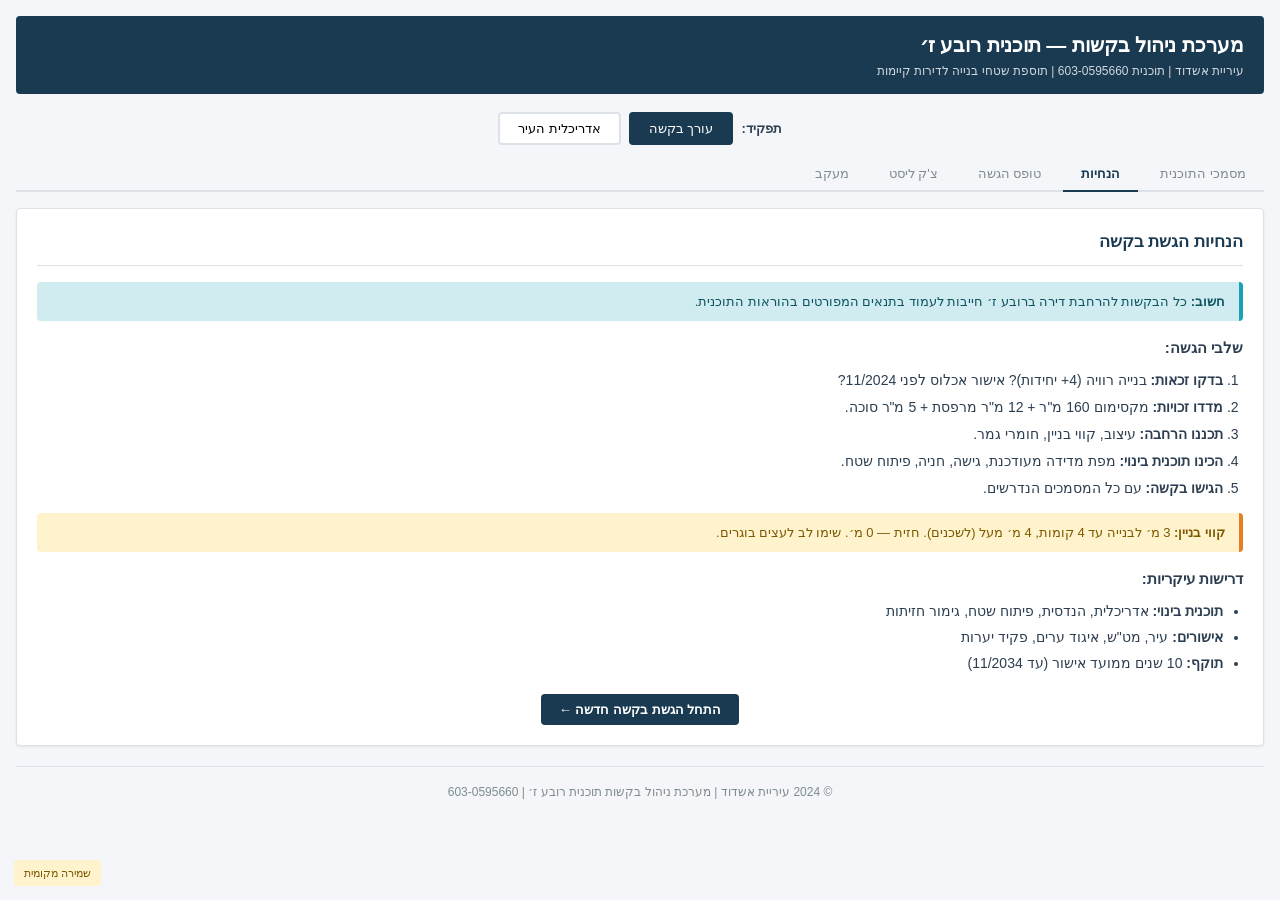
==== app.html @ fe34c924 "Secure reviewer auth: dynamic password stored as SHA-256 hash in Supabase - Removed hardcoded passwo" ====
<!DOCTYPE html>
<html lang="he" dir="rtl">
<head>
<meta charset="UTF-8">
<meta name="viewport" content="width=device-width, initial-scale=1.0">
<title>מערכת ניהול בקשות — רובע ז׳</title>
<link rel="stylesheet" href="https://cdnjs.cloudflare.com/ajax/libs/leaflet/1.9.4/leaflet.min.css" />
<script src="https://cdnjs.cloudflare.com/ajax/libs/leaflet/1.9.4/leaflet.min.js"></script>
<script src="https://cdn.jsdelivr.net/npm/@supabase/supabase-js@2"></script>
<style>
*{margin:0;padding:0;box-sizing:border-box;}
:root{
  --primary:#1a3a52;
  --accent:#2980b9;
  --border:#dde2e8;
  --light-bg:#f4f6f9;
  --text-dark:#2c3e50;
  --text-light:#7f8c8d;
  --green:#155724;
  --green-bg:#d4edda;
  --amber:#7d5900;
  --amber-bg:#fff3cd;
  --red:#721c24;
  --red-bg:#f8d7da;
  --card-shadow:0 1px 3px rgba(0,0,0,0.08);
}
body{font-family:'Segoe UI',Tahoma,Geneva,Verdana,sans-serif;background:var(--light-bg);color:var(--text-dark);font-size:14px;line-height:1.5;}
.container{max-width:1300px;margin:0 auto;padding:16px;}

/* HEADER */
header{background:var(--primary);color:white;padding:14px 20px;margin-bottom:18px;border-radius:4px;}
header h1{font-size:20px;font-weight:600;}
header p{font-size:12px;opacity:0.8;margin-top:2px;}

/* ROLE SWITCH */
.role-switch{display:flex;gap:8px;align-items:center;margin-bottom:12px;justify-content:center;}
.role-switch label{font-weight:600;font-size:13px;}
.role-switch button{padding:7px 18px;border:2px solid var(--border);background:white;cursor:pointer;border-radius:4px;font-size:13px;transition:all .2s;}
.role-switch button.active{background:var(--primary);color:white;border-color:var(--primary);}

/* NAV */
.nav-tabs{display:flex;gap:4px;margin-bottom:16px;border-bottom:2px solid var(--border);flex-wrap:wrap;}
.nav-tabs button{background:none;border:none;border-bottom:2px solid transparent;margin-bottom:-2px;padding:9px 18px;font-size:13px;cursor:pointer;color:var(--text-light);transition:all .2s;font-weight:500;}
.nav-tabs button:hover{color:var(--primary);}
.nav-tabs button.active{color:var(--primary);border-bottom-color:var(--primary);font-weight:600;}

/* EDITOR TOOLBAR */
.editor-toolbar-bar{display:flex;gap:8px;align-items:center;flex-wrap:wrap;background:white;border:1px solid var(--border);border-radius:4px;padding:10px 16px;margin-bottom:14px;}

/* CARD */
.card{background:white;padding:20px;border-radius:4px;box-shadow:var(--card-shadow);border:1px solid var(--border);margin-bottom:16px;}
.card h2{font-size:17px;color:var(--primary);margin-bottom:16px;padding-bottom:10px;border-bottom:1px solid var(--border);}
.card h3{font-size:15px;color:var(--text-dark);margin:16px 0 10px;}

/* PAGE */
.page{display:none;}.page.active{display:block;}
.hidden{display:none!important;}

/* FORMS */
.form-group{margin-bottom:16px;}
.form-group label{display:block;margin-bottom:5px;font-weight:600;font-size:13px;color:var(--text-dark);}
.form-group input,.form-group textarea,.form-group select{
  width:100%;padding:9px 11px;border:1px solid var(--border);border-radius:4px;font-size:13px;font-family:inherit;direction:rtl;background:white;
}
.form-group textarea{resize:vertical;min-height:80px;}
.form-group input:focus,.form-group textarea:focus,.form-group select:focus{outline:none;border-color:var(--accent);box-shadow:0 0 0 2px rgba(41,128,185,.12);}
.form-row{display:grid;grid-template-columns:1fr 1fr;gap:12px;}

/* BUTTONS */
.btn{padding:8px 18px;border:none;border-radius:4px;cursor:pointer;font-size:13px;font-weight:600;transition:all .2s;display:inline-flex;align-items:center;gap:6px;}
.btn-primary{background:var(--primary);color:white;}
.btn-primary:hover{background:#0f2436;}
.btn-success{background:#1a7340;color:white;}
.btn-success:hover{background:#145c34;}
.btn-warning{background:#e67e22;color:white;}
.btn-warning:hover{background:#ca6f1e;}
.btn-danger{background:#c0392b;color:white;}
.btn-danger:hover{background:#a93226;}
.btn-light{background:white;color:var(--text-dark);border:1px solid var(--border);}
.btn-light:hover{background:var(--light-bg);}
.btn-sm{padding:5px 12px;font-size:12px;}

/* STATUS BADGES — traffic light */
.badge{display:inline-block;padding:3px 10px;border-radius:3px;font-size:12px;font-weight:700;}
.badge-pending{background:var(--amber-bg);color:var(--amber);}
.badge-approved{background:var(--green-bg);color:var(--green);}
.badge-rejected{background:var(--red-bg);color:var(--red);}

/* TABLE */
.table-wrapper{overflow-x:auto;border:1px solid var(--border);border-radius:4px;}
table{width:100%;border-collapse:collapse;min-width:600px;}
thead{background:var(--primary);color:white;}
th{padding:10px 12px;text-align:right;font-size:13px;font-weight:600;}
td{padding:9px 12px;border-bottom:1px solid var(--border);font-size:13px;}
tbody tr:hover{background:var(--light-bg);}
tbody tr.row-pending td:first-child{border-right:3px solid #e67e22;}
tbody tr.row-approved td:first-child{border-right:3px solid #1a7340;}
tbody tr.row-rejected td:first-child{border-right:3px solid #c0392b;}
th.sortable{cursor:pointer;user-select:none;}
th.sorted-asc::after{content:' ▲';font-size:10px;}
th.sorted-desc::after{content:' ▼';font-size:10px;}

/* MAP */
#map{width:100%;height:460px;border-radius:4px;border:1px solid var(--border);}

/* UPLOAD ZONE */
.upload-zone{border:2px dashed var(--accent);border-radius:4px;cursor:pointer;transition:all .2s;background:#fafbfc;min-height:80px;position:relative;overflow:hidden;}
.upload-zone:hover{background:#f0f8ff;border-color:var(--primary);}
.upload-zone .zone-prompt{padding:24px;text-align:center;}
.upload-zone .zone-prompt p{color:var(--text-dark);margin-bottom:4px;font-size:13px;}
.upload-zone .zone-prompt small{color:var(--text-light);font-size:11px;}
.upload-zone .zone-content{position:relative;}
.upload-zone .zone-content img{width:100%;max-height:220px;object-fit:cover;display:block;}
.upload-zone .zone-content .file-display{padding:14px 16px;display:flex;align-items:center;gap:12px;background:#f9f9f9;}
.upload-zone .zone-content .file-display .file-icon{font-size:22px;}
.upload-zone .zone-content .file-display .file-name{flex:1;font-size:13px;color:var(--text-dark);word-break:break-all;}
.zone-remove{position:absolute;top:6px;left:6px;width:22px;height:22px;border-radius:50%;border:none;background:rgba(0,0,0,.55);color:white;font-size:13px;cursor:pointer;display:flex;align-items:center;justify-content:center;z-index:5;}
.zone-remove:hover{background:rgba(0,0,0,.75);}

/* CHECKLIST */
.checklist{list-style:none;}
.checklist-item{padding:10px 12px;margin-bottom:8px;background:white;border:1px solid var(--border);border-radius:4px;border-right:3px solid var(--accent);}
.checklist-item.checked{border-right-color:#1a7340;background:#fafffe;}
.checklist-item .item-row{display:flex;align-items:flex-start;gap:10px;}
.checklist-item input[type="checkbox"]{width:16px;height:16px;margin-top:2px;flex-shrink:0;cursor:pointer;}
.checklist-item label{cursor:pointer;flex:1;font-size:13px;}
.checklist-item.checked label{color:#155724;}
.checklist-note-input{margin-top:6px;margin-right:26px;width:calc(100% - 26px);padding:5px 8px;border:1px solid #e0e0e0;border-radius:3px;font-size:12px;color:var(--text-light);background:#fafafa;}
.checklist-note-input:focus{outline:none;border-color:var(--accent);background:white;}

/* ALERTS */
.alert{padding:10px 14px;border-radius:4px;margin-bottom:14px;font-size:13px;border-right:4px solid;}
.alert-info{background:#d1ecf1;color:#0c5460;border-right-color:#17a2b8;}
.alert-success{background:var(--green-bg);color:var(--green);border-right-color:#1a7340;}
.alert-warning{background:var(--amber-bg);color:var(--amber);border-right-color:#e67e22;}
.alert-danger{background:var(--red-bg);color:var(--red);border-right-color:#c0392b;}

/* PROGRESS */
.progress-bar{background:var(--border);height:6px;border-radius:3px;overflow:hidden;margin-bottom:6px;}
.progress-bar-fill{background:#1a7340;height:100%;transition:width .3s;}

/* MODAL */
.modal{display:none;position:fixed;z-index:1000;inset:0;background:rgba(0,0,0,.4);}
.modal.active{display:flex;align-items:center;justify-content:center;}
.modal-content{background:white;padding:28px;border-radius:4px;box-shadow:0 4px 20px rgba(0,0,0,.25);max-width:580px;width:90%;max-height:88vh;overflow-y:auto;}
.modal-header{display:flex;justify-content:space-between;align-items:center;margin-bottom:16px;border-bottom:1px solid var(--border);padding-bottom:12px;}
.modal-header h2{font-size:16px;color:var(--primary);}
.modal-close{background:none;border:none;font-size:22px;cursor:pointer;color:var(--text-light);line-height:1;}
.modal-close:hover{color:var(--text-dark);}
.modal-actions{display:flex;gap:8px;flex-wrap:wrap;margin-top:14px;}

/* IMAGE VIEWER */
.full-screen-modal{display:none;position:fixed;inset:0;z-index:1100;background:rgba(0,0,0,.88);align-items:center;justify-content:center;padding:20px;}
.full-screen-modal.active{display:flex;}
.viewer-card{width:100%;max-width:1100px;max-height:95vh;display:flex;flex-direction:column;position:relative;}
.viewer-close{position:absolute;top:14px;right:14px;width:36px;height:36px;border-radius:50%;border:none;background:rgba(255,255,255,.9);font-size:20px;cursor:pointer;z-index:5;}
.viewer-actions{position:absolute;top:14px;left:14px;display:flex;gap:6px;z-index:5;}
.viewer-actions button{border:none;padding:7px 12px;border-radius:4px;background:rgba(255,255,255,.9);cursor:pointer;font-size:13px;}
.viewer-image-wrapper{overflow:hidden;flex:1;display:flex;align-items:center;justify-content:center;border-radius:6px;}
.viewer-image{max-width:100%;max-height:100%;transform-origin:center;cursor:grab;user-select:none;}
.viewer-image:active{cursor:grabbing;}

/* LOCATION OPTIONS */
.location-option{margin-bottom:10px;padding:10px 12px;border:1px solid var(--border);border-radius:4px;background:#fcfcfc;}
.location-option label{display:flex;gap:10px;align-items:flex-start;cursor:pointer;font-size:13px;}
.location-option strong{display:block;margin-bottom:2px;}

/* DOCUMENTS PAGE */
.docs-section{margin-bottom:20px;}
.docs-toolbar{display:flex;gap:8px;flex-wrap:wrap;margin-bottom:16px;}
.doc-link-item,.doc-file-item,.doc-note-item{display:flex;align-items:center;gap:10px;padding:10px 12px;border:1px solid var(--border);border-radius:4px;margin-bottom:8px;background:white;}
.doc-link-item a{color:var(--accent);text-decoration:none;flex:1;font-size:13px;}
.doc-link-item a:hover{text-decoration:underline;}
.doc-note-item{flex-direction:column;align-items:flex-start;}
.doc-note-item .note-text{font-size:13px;color:var(--text-dark);}
.doc-note-item .note-meta{font-size:11px;color:var(--text-light);margin-top:3px;}
.doc-empty{color:var(--text-light);font-size:13px;padding:12px 0;}
.add-link-form{background:var(--light-bg);border:1px solid var(--border);border-radius:4px;padding:14px;margin-bottom:12px;}
.add-link-form input{margin-bottom:8px;}

/* DETAIL PAGE */
.detail-section{background:var(--light-bg);border:1px solid var(--border);border-radius:4px;padding:14px;margin-bottom:14px;}
.detail-section h4{font-size:13px;font-weight:700;color:var(--primary);margin-bottom:10px;}
.detail-row{display:flex;gap:6px;margin-bottom:6px;font-size:13px;}
.detail-row strong{min-width:100px;flex-shrink:0;}
.comment-item{background:white;border:1px solid var(--border);border-radius:4px;padding:10px 12px;margin-bottom:8px;border-right:3px solid var(--accent);}
.comment-item .comment-text{font-size:13px;}
.comment-item .comment-date{font-size:11px;color:var(--text-light);margin-top:4px;}
.summary-textarea{width:100%;min-height:180px;padding:12px;border:1px solid var(--border);border-radius:4px;font-size:13px;font-family:inherit;direction:rtl;resize:vertical;line-height:1.7;}
.summary-textarea:focus{outline:none;border-color:var(--accent);}

/* TRACKER */
.tracker-item{background:white;border:1px solid var(--border);border-radius:4px;padding:14px;margin-bottom:12px;}
.tracker-item .tracker-header{display:flex;justify-content:space-between;align-items:center;margin-bottom:8px;}
.success-banner{background:var(--green-bg);color:var(--green);border:1px solid #c3e6cb;border-radius:4px;padding:14px 18px;margin-bottom:14px;font-weight:600;font-size:14px;text-align:center;}

/* EDITOR INLINE */
.editable-active [data-editable]{outline:2px dashed rgba(41,128,185,.5);position:relative;}
.editable-active [data-editable]:hover{background:rgba(41,128,185,.04);}
.editable-list-controls{display:inline-flex;gap:4px;margin-bottom:8px;}
.editable-list-controls button{width:28px;height:28px;padding:0;border-radius:50%;border:1px solid var(--border);background:white;color:var(--primary);cursor:pointer;font-size:14px;}

/* EDITOR PANEL */
.editor-panel{margin-top:18px;background:#fffdf0;border:1px solid #f0e6c0;border-radius:4px;padding:14px;}
.editor-list{display:grid;gap:8px;}
.editor-item{display:flex;justify-content:space-between;align-items:center;gap:10px;padding:10px 12px;background:white;border:1px solid var(--border);border-radius:4px;font-size:13px;}
.editor-item .editor-name{font-weight:600;color:var(--primary);}
.editor-item .editor-meta{color:var(--text-light);}
.editor-item .editor-email-btn{padding:4px 10px;font-size:12px;}

/* VERSION HISTORY */
.version-badge{display:inline-block;padding:2px 7px;border-radius:3px;font-size:11px;font-weight:700;background:#e8f0fe;color:#1a56db;margin-right:6px;}
.version-tree{margin-top:10px;border-top:1px solid var(--border);padding-top:8px;}
.version-tree-item{display:flex;align-items:center;gap:8px;padding:6px 8px 6px 0;font-size:12px;color:var(--text-light);cursor:pointer;border-radius:3px;}
.version-tree-item:hover{background:var(--light-bg);}
.version-tree-item .vt-line{width:20px;height:1px;background:var(--border);flex-shrink:0;}
.version-tree-item .vt-dot{width:8px;height:8px;border-radius:50%;background:var(--border);flex-shrink:0;}
.editing-form-banner{background:#fff9e6;border:1px solid #f0d060;border-radius:4px;padding:10px 14px;margin-bottom:14px;font-size:13px;display:flex;align-items:center;gap:8px;}

/* SUPABASE STATUS */
.db-status{position:fixed;bottom:14px;left:14px;padding:5px 10px;border-radius:3px;font-size:11px;z-index:900;pointer-events:none;}
.db-status.local{background:#fff3cd;color:#7d5900;}
.db-status.cloud{background:#d4edda;color:#155724;}

/* FOOTER */
footer{text-align:center;padding:16px;color:var(--text-light);margin-top:20px;border-top:1px solid var(--border);font-size:12px;}

@media(max-width:768px){
  .form-row{grid-template-columns:1fr;}
  .nav-tabs{flex-direction:column;}
  header h1{font-size:16px;}
}
</style>
</head>
<body>
<div class="container">

<!-- HEADER -->
<header>
  <h1 data-edit-key="headerTitle">מערכת ניהול בקשות — תוכנית רובע ז׳</h1>
  <p data-edit-key="headerSubtitle">עיריית אשדוד | תוכנית 603-0595660 | תוספת שטחי בנייה לדירות קיימות</p>
</header>

<!-- ROLE SWITCH -->
<div class="role-switch">
  <label>תפקיד:</label>
  <button id="roleSubmitter" class="active" onclick="switchRole('submitter')">עורך בקשה</button>
  <button id="roleReviewer" onclick="switchRole('reviewer')">אדריכלית העיר</button>
  <button id="logoutBtn" class="btn btn-light btn-sm hidden" onclick="logoutReviewer()" style="margin-right:6px;">יציאה ↩</button>
  <button id="submitterLogoutBtn" class="btn btn-light btn-sm hidden" onclick="clearSubmitterIdentity()" style="margin-right:6px;">יציאה ↩</button>
  <span id="submitterGreeting" style="font-size:12px;color:var(--text-light);display:none;"></span>
</div>

<!-- SUBMITTER LOGIN MODAL -->
<div id="submitterLoginModal" class="modal">
  <div class="modal-content" style="max-width:380px;">
    <div class="modal-header">
      <h2>כניסה — עורך בקשה</h2>
    </div>
    <p style="font-size:13px;color:var(--text-light);margin-bottom:14px;">הזינו את פרטיכם כדי לגשת לבקשות שלכם או להגיש בקשה חדשה.</p>
    <div class="form-group" style="margin-bottom:10px;">
      <label>שם מלא</label>
      <input type="text" id="loginNameInput" placeholder="שם מלא" autocomplete="name"
             onkeydown="if(event.key==='Enter') document.getElementById('loginPhoneInput').focus()"
             style="width:100%;padding:10px;border:1px solid var(--border);border-radius:4px;font-size:14px;">
    </div>
    <div class="form-group" style="margin-bottom:10px;">
      <label>מספר טלפון</label>
      <input type="tel" id="loginPhoneInput" placeholder="05X-XXXXXXX" autocomplete="tel"
             onkeydown="if(event.key==='Enter') submitterLogin()"
             style="width:100%;padding:10px;border:1px solid var(--border);border-radius:4px;font-size:14px;direction:ltr;">
    </div>
    <p id="loginError" style="color:#c0392b;font-size:12px;margin-bottom:10px;display:none;">יש למלא שם וטלפון</p>
    <div class="modal-actions">
      <button class="btn btn-primary" onclick="submitterLogin()">כניסה</button>
    </div>
  </div>
</div>

<!-- NAVIGATION -->
<div class="nav-tabs" id="navTabs"></div>

<!-- EDITOR TOOLBAR (reviewer only) -->
<div id="editorToolbar" class="editor-toolbar-bar hidden">
  <strong style="color:var(--primary);font-size:13px;">מצב עריכה:</strong>
  <button class="btn btn-light btn-sm" id="toggleEditBtn" onclick="toggleReviewerEdit()">הפעל עריכה</button>
  <button class="btn btn-success btn-sm hidden" id="saveEditsBtn" onclick="savePageEdits()">שמור שינויים</button>
  <button class="btn btn-danger btn-sm hidden" id="cancelEditsBtn" onclick="cancelPageEdits()">בטל</button>
  <span id="editModeHint" style="color:var(--text-light);font-size:12px;">ניתן לשנות טקסטים, להוסיף ולמחוק שורות.</span>
</div>

<!-- PAGES -->
<div id="pagesContainer">

  <!-- ===== DOCUMENTS (first) ===== -->
  <div id="submitterDocuments" class="page">
    <div class="card">
      <h2>מסמכי התוכנית</h2>

      <div class="docs-toolbar">
        <button class="btn btn-primary btn-sm" onclick="showAddLinkForm()">+ הוסף קישור</button>
        <button class="btn btn-primary btn-sm" onclick="document.getElementById('docFileInput').click()">+ העלה מסמך</button>
        <input type="file" id="docFileInput" accept="*/*" multiple style="display:none" onchange="handleDocFileUpload(this.files)">
      </div>

      <!-- Add link form (hidden by default) -->
      <div id="addLinkForm" class="add-link-form hidden">
        <div class="form-group" style="margin-bottom:8px;">
          <label>כותרת הקישור</label>
          <input type="text" id="newLinkTitle" placeholder="למשל: תשריט התוכנית">
        </div>
        <div class="form-group" style="margin-bottom:10px;">
          <label>כתובת URL</label>
          <input type="url" id="newLinkUrl" placeholder="https://...">
        </div>
        <div style="display:flex;gap:8px;">
          <button class="btn btn-success btn-sm" onclick="saveNewLink()">שמור קישור</button>
          <button class="btn btn-light btn-sm" onclick="hideAddLinkForm()">ביטול</button>
        </div>
      </div>

      <!-- Links -->
      <div class="docs-section">
        <h3>קישורים</h3>
        <div id="docLinksList"></div>
      </div>

      <!-- Files -->
      <div class="docs-section">
        <h3>קבצים מצורפים</h3>
        <div id="docFilesList"></div>
      </div>

      <!-- Notes -->
      <div class="docs-section">
        <h3>הערות</h3>
        <div id="docNotesList"></div>
        <div style="margin-top:10px;">
          <textarea id="docNewNoteText" class="form-group" style="width:100%;min-height:70px;padding:9px;border:1px solid var(--border);border-radius:4px;font-family:inherit;font-size:13px;direction:rtl;" placeholder="הוסף הערה..."></textarea>
          <button class="btn btn-primary btn-sm" style="margin-top:6px;" onclick="saveDocNote()">שמור הערה</button>
        </div>
      </div>
    </div>
  </div>

  <!-- ===== INSTRUCTIONS ===== -->
  <div id="submitterInstructions" class="page active">
    <div class="card">
      <h2 data-edit-key="instructionsTitle">הנחיות הגשת בקשה</h2>
      <div class="alert alert-info"><strong>חשוב:</strong> כל הבקשות להרחבת דירה ברובע ז׳ חייבות לעמוד בתנאים המפורטים בהוראות התוכנית.</div>
      <div data-edit-key="submissionInstructions">
        <h3 data-edit-key="submissionInstructionsTitle">שלבי הגשה:</h3>
        <ol data-edit-list id="instructionsList" style="margin-right:20px;margin-bottom:14px;">
          <li data-edit-key="instruction1" style="margin-bottom:6px;"><strong>בדקו זכאות:</strong> בנייה רוויה (4+ יחידות)? אישור אכלוס לפני 11/2024?</li>
          <li data-edit-key="instruction2" style="margin-bottom:6px;"><strong>מדדו זכויות:</strong> מקסימום 160 מ"ר + 12 מ"ר מרפסת + 5 מ"ר סוכה.</li>
          <li data-edit-key="instruction3" style="margin-bottom:6px;"><strong>תכננו הרחבה:</strong> עיצוב, קווי בניין, חומרי גמר.</li>
          <li data-edit-key="instruction4" style="margin-bottom:6px;"><strong>הכינו תוכנית בינוי:</strong> מפת מדידה מעודכנת, גישה, חניה, פיתוח שטח.</li>
          <li data-edit-key="instruction5" style="margin-bottom:6px;"><strong>הגישו בקשה:</strong> עם כל המסמכים הנדרשים.</li>
        </ol>
        <div class="alert alert-warning" data-edit-key="criticalHint"><strong>קווי בניין:</strong> 3 מ׳ לבנייה עד 4 קומות, 4 מ׳ מעל (לשכנים). חזית — 0 מ׳. שימו לב לעצים בוגרים.</div>
        <h3>דרישות עיקריות:</h3>
        <ul data-edit-list id="requirementsList" style="margin-right:20px;margin-bottom:14px;">
          <li data-edit-key="req1" style="margin-bottom:5px;"><strong>תוכנית בינוי:</strong> אדריכלית, הנדסית, פיתוח שטח, גימור חזיתות</li>
          <li data-edit-key="req2" style="margin-bottom:5px;"><strong>אישורים:</strong> עיר, מט"ש, איגוד ערים, פקיד יערות</li>
          <li data-edit-key="req3" style="margin-bottom:5px;"><strong>תוקף:</strong> 10 שנים ממועד אישור (עד 11/2034)</li>
        </ul>
      </div>
      <div style="margin-top:20px;text-align:center;">
        <button class="btn btn-primary" onclick="goToPage('submitterForm')">התחל הגשת בקשה חדשה ←</button>
      </div>
    </div>
  </div>

  <!-- ===== FORM ===== -->
  <div id="submitterForm" class="page">
    <div class="card">
      <h2 data-edit-key="formTitle">טופס הגשת בקשה</h2>

      <div id="editingBanner" class="editing-form-banner hidden">
        <span>✏️</span>
        <span id="editingBannerText">עריכת בקשה קיימת — ההגשה תיצור גרסה חדשה</span>
        <button class="btn btn-light btn-sm" style="margin-right:auto;" onclick="cancelEditing()">ביטול עריכה</button>
      </div>

      <div class="form-group">
        <label>שם עורך/ת הבקשה</label>
        <input type="text" id="submitterName" placeholder="שם מלא + תפקיד">
      </div>

      <div class="form-group">
        <label>שם המבקש/ת</label>
        <input type="text" id="applicantName" placeholder="שם בעל/ת הדירה">
      </div>

      <div class="form-row">
        <div class="form-group">
          <label>דוא"ל</label>
          <input type="email" id="submitterEmail" placeholder="email@example.com">
        </div>
        <div class="form-group">
          <label>טלפון</label>
          <input type="tel" id="submitterPhone" placeholder="05X-XXXXXXX">
        </div>
      </div>

      <div class="form-row">
        <div class="form-group">
          <label>רחוב</label>
          <input type="text" id="propertyStreet" placeholder="שם הרחוב">
        </div>
        <div class="form-group">
          <label>מספר בניין</label>
          <input type="text" id="propertyBuildingNumber" placeholder="מספר">
        </div>
      </div>

      <div class="form-row">
        <div class="form-group">
          <label>גוש</label>
          <input type="text" id="gushNumber" placeholder="מספר גוש">
        </div>
        <div class="form-group">
          <label>חלקה</label>
          <input type="text" id="helkaNumber" placeholder="מספר חלקה">
        </div>
      </div>

      <div class="form-group">
        <label>תיאור הבקשה</label>
        <textarea id="expansionDescription" placeholder="תוספת בנייה, סוג התוספת, קומה, דירה, שטח מבוקש..."></textarea>
      </div>

      <div class="form-group">
        <label>תוכנית בינוי</label>
        <div class="upload-zone" id="planUpload" onclick="triggerUpload('planInput', event)">
          <div class="zone-prompt">
            <p>גררו קובץ או לחצו להעלאה</p>
            <small>תמונה, PDF, DWG, Word, Excel ועוד</small>
          </div>
          <div class="zone-content" id="planContent" style="display:none;"></div>
          <input type="file" id="planInput" accept="*/*" style="display:none" onchange="handleAttachmentSelect(this.files[0],'plan')">
        </div>
      </div>

      <div class="form-group">
        <label>הדמייה עיצובית</label>
        <div class="upload-zone" id="visualizationUpload" onclick="triggerUpload('visualizationInput', event)">
          <div class="zone-prompt">
            <p>גררו קובץ או לחצו להעלאה</p>
            <small>תמונה, PDF, DWG ועוד</small>
          </div>
          <div class="zone-content" id="visualizationContent" style="display:none;"></div>
          <input type="file" id="visualizationInput" accept="*/*" style="display:none" onchange="handleAttachmentSelect(this.files[0],'visualization')">
        </div>
      </div>

      <div class="form-group">
        <label>הערות נוספות</label>
        <textarea id="additionalNotes" placeholder="כל מידע חשוב"></textarea>
      </div>

      <div style="display:flex;gap:10px;margin-top:18px;flex-wrap:wrap;">
        <button class="btn btn-light" onclick="goToPage('submitterChecklist')">בדוק צ׳ק ליסט ←</button>
        <button class="btn btn-primary" onclick="submitRequest()">שלח בקשה ←</button>
      </div>
    </div>
  </div>

  <!-- ===== CHECKLIST ===== -->
  <div id="submitterChecklist" class="page">
    <div class="card">
      <h2>צ׳ק ליסט — בדיקת עמידה בדרישות</h2>
      <div class="alert alert-info">סמנו את הפריטים שמולאו. ניתן להמשיך גם אם לא הכל מולא — פריטים חסרים יתועדו בסיכום.</div>

      <h3 data-edit-key="basicRequirementsTitle">דרישות בסיסיות</h3>
      <ul class="checklist" id="basicChecklist" data-edit-list>
        <li class="checklist-item" data-check-id="check1">
          <div class="item-row"><input type="checkbox" id="check1"><label for="check1">הדירה בבנייה רוויה (4+ יחידות, לפחות 2 קומות)</label></div>
          <input type="text" class="checklist-note-input" data-note-for="check1" placeholder="הערה...">
        </li>
        <li class="checklist-item" data-check-id="check2">
          <div class="item-row"><input type="checkbox" id="check2"><label for="check2">הדירה קיבלה אישור אכלוס לפני 05/11/2024</label></div>
          <input type="text" class="checklist-note-input" data-note-for="check2" placeholder="הערה...">
        </li>
        <li class="checklist-item" data-check-id="check3">
          <div class="item-row"><input type="checkbox" id="check3"><label for="check3">השטח המבוקש לא עולה על 160 מ"ר (+ 12 מרפסת + 5 סוכה)</label></div>
          <input type="text" class="checklist-note-input" data-note-for="check3" placeholder="הערה...">
        </li>
      </ul>

      <h3 data-edit-key="documentRequirementsTitle">מסמכים נדרשים</h3>
      <ul class="checklist" id="documentChecklist" data-edit-list>
        <li class="checklist-item" data-check-id="check4">
          <div class="item-row"><input type="checkbox" id="check4"><label for="check4">תוכנית בינוי (אדריכלית, הנדסית, פיתוח)</label></div>
          <input type="text" class="checklist-note-input" data-note-for="check4" placeholder="הערה...">
        </li>
        <li class="checklist-item" data-check-id="check5">
          <div class="item-row"><input type="checkbox" id="check5"><label for="check5">מפת מדידה מעודכנת של הנכס</label></div>
          <input type="text" class="checklist-note-input" data-note-for="check5" placeholder="הערה...">
        </li>
        <li class="checklist-item" data-check-id="check6">
          <div class="item-row"><input type="checkbox" id="check6"><label for="check6">חומרי גמר וצבע חזית</label></div>
          <input type="text" class="checklist-note-input" data-note-for="check6" placeholder="הערה...">
        </li>
        <li class="checklist-item" data-check-id="check7">
          <div class="item-row"><input type="checkbox" id="check7"><label for="check7">דרכי גישה וחניה (אם מושפע)</label></div>
          <input type="text" class="checklist-note-input" data-note-for="check7" placeholder="הערה...">
        </li>
        <li class="checklist-item" data-check-id="check8">
          <div class="item-row"><input type="checkbox" id="check8"><label for="check8">הערכת השפעה על עצים בוגרים (אם קיימים)</label></div>
          <input type="text" class="checklist-note-input" data-note-for="check8" placeholder="הערה...">
        </li>
      </ul>

      <h3 data-edit-key="approvalsTitle">אישורים נדרשים</h3>
      <ul class="checklist" id="approvalsChecklist" data-edit-list>
        <li class="checklist-item" data-check-id="check9">
          <div class="item-row"><input type="checkbox" id="check9"><label for="check9">אישור מט"ש אשדוד (יכולת ביוב)</label></div>
          <input type="text" class="checklist-note-input" data-note-for="check9" placeholder="הערה...">
        </li>
        <li class="checklist-item" data-check-id="check10">
          <div class="item-row"><input type="checkbox" id="check10"><label for="check10">אישור איגוד ערים לאיכות הסביבה</label></div>
          <input type="text" class="checklist-note-input" data-note-for="check10" placeholder="הערה...">
        </li>
        <li class="checklist-item" data-check-id="check11">
          <div class="item-row"><input type="checkbox" id="check11"><label for="check11">אישור פקיד יערות (אם יש עצים בוגרים)</label></div>
          <input type="text" class="checklist-note-input" data-note-for="check11" placeholder="הערה...">
        </li>
      </ul>

      <div style="margin-top:16px;">
        <div class="progress-bar"><div class="progress-bar-fill" id="progressFill" style="width:0%"></div></div>
        <p id="progressText" style="font-size:12px;color:var(--text-light);">0 / 11 פריטים</p>
      </div>

      <div style="margin-top:16px;display:flex;gap:10px;flex-wrap:wrap;">
        <button class="btn btn-light" onclick="goToPage('submitterForm')">← חזור לטופס</button>
        <button class="btn btn-primary" onclick="goToPage('submitterForm')">המשך להגשה ←</button>
      </div>
    </div>
  </div>

  <!-- ===== TRACKER ===== -->
  <div id="submitterTracker" class="page">
    <div class="card">
      <h2>מעקב אחר הבקשה שלך</h2>
      <div id="submissionSuccess" class="success-banner hidden"></div>
      <!-- Phone identification gate (shown if not logged in) -->
      <div id="phoneGate" class="hidden">
        <div style="text-align:center;padding:30px 20px;">
          <p style="font-size:15px;margin-bottom:16px;">כדי לראות את הבקשות שלך, יש להיכנס עם שם וטלפון.</p>
          <button class="btn btn-primary" onclick="openSubmitterLogin()">כניסה</button>
        </div>
      </div>
      <div id="trackerContent">
        <p style="color:var(--text-light);text-align:center;padding:20px 0;">אין בקשות פעילות עדיין.</p>
      </div>
    </div>
  </div>

  <!-- ===== REVIEWER DASHBOARD ===== -->
  <div id="reviewerDashboard" class="page">
    <div class="card">
      <h2 data-edit-key="reviewerDashboardTitle">רשימת כל הבקשות</h2>
      <div style="display:flex;gap:8px;margin-bottom:14px;flex-wrap:wrap;">
        <input type="text" id="searchInput" placeholder="חיפוש לפי כתובת או שם עורך" style="flex:1;min-width:180px;padding:8px 11px;border:1px solid var(--border);border-radius:4px;font-size:13px;">
        <select id="filterStatus" onchange="filterRequests()" style="padding:8px 11px;border:1px solid var(--border);border-radius:4px;font-size:13px;">
          <option value="">כל הסטטוסים</option>
          <option value="pending">ממתינה</option>
          <option value="approved">אושרה</option>
          <option value="rejected">דחויה</option>
        </select>
        <button id="toggleVersionsBtn" class="btn btn-light btn-sm" onclick="toggleVersionsView()">הצג גרסאות קודמות</button>
      </div>
      <div class="table-wrapper">
        <table id="requestsTable">
          <thead>
            <tr>
              <th class="sortable" data-sort-key="number" onclick="setTableSort('number')">#</th>
              <th class="sortable" data-sort-key="address" onclick="setTableSort('address')">כתובת</th>
              <th class="sortable" data-sort-key="submitterName" onclick="setTableSort('submitterName')">עורך בקשה</th>
              <th class="sortable" data-sort-key="applicantName" onclick="setTableSort('applicantName')">מבקש</th>
              <th class="sortable" data-sort-key="status" onclick="setTableSort('status')">סטטוס</th>
              <th class="sortable" data-sort-key="createdAt" onclick="setTableSort('createdAt')">תאריך</th>
              <th>פעולות</th>
            </tr>
          </thead>
          <tbody id="requestsBody">
            <tr><td colspan="7" style="text-align:center;color:var(--text-light);padding:24px;">אין בקשות עדיין</td></tr>
          </tbody>
        </table>
      </div>
      <div class="editor-panel">
        <h3 style="margin-top:0;">עורכי בקשות</h3>
        <div id="requestEditorsList" class="editor-list">
          <div style="color:var(--text-light);font-size:13px;">אין עורכים עדיין.</div>
        </div>
      </div>
    </div>
  </div>

  <!-- ===== MAP ===== -->
  <div id="reviewerMap" class="page">
    <div class="card">
      <h2 data-edit-key="reviewerMapTitle">מפת בקשות — אשדוד, רובע ז׳</h2>
      <p style="font-size:12px;color:var(--text-light);margin-bottom:12px;" data-edit-key="reviewerMapNote">לחצו על סימן למידע על הבקשה. ירוק=אושר, כתום=ממתין, אדום=נדחה.</p>
      <div id="map"></div>
    </div>
  </div>

  <!-- ===== REVIEWER DETAIL PAGE ===== -->
  <div id="reviewerRequestDetail" class="page">
    <div class="card">
      <div style="display:flex;align-items:center;gap:12px;margin-bottom:16px;">
        <button class="btn btn-light btn-sm" onclick="goToPage('reviewerDashboard')">← רשימת בקשות</button>
        <h2 style="margin:0;border:none;padding:0;" id="detailPageTitle">פרטי בקשה</h2>
      </div>
      <div id="detailPageContent"></div>
    </div>
  </div>

</div><!-- /pagesContainer -->

<footer>
  <p>© 2024 עיריית אשדוד | מערכת ניהול בקשות תוכנית רובע ז׳ | 603-0595660</p>
</footer>
</div><!-- /container -->
<div id="dbStatusBadge" class="db-status local">שמירה מקומית</div>

<!-- LOCATION MODAL -->
<div id="locationModal" class="modal">
  <div class="modal-content">
    <div class="modal-header">
      <h2>אישור מיקום כתובת</h2>
      <button class="modal-close" onclick="closeLocationModal()">×</button>
    </div>
    <div id="locationModalBody" style="padding:4px 0;"></div>
  </div>
</div>

<!-- EMAIL PREVIEW MODAL -->
<div id="emailPreviewModal" class="modal">
  <div class="modal-content" style="max-width:660px;">
    <div class="modal-header">
      <h2>תצוגה מקדימה של מייל</h2>
      <button class="modal-close" onclick="closeEmailPreview()">×</button>
    </div>
    <div style="margin-bottom:10px;font-size:13px;color:var(--text-light);">
      <strong>אל:</strong> <span id="previewEmailTo"></span>
    </div>
    <div style="margin-bottom:10px;font-size:13px;color:var(--text-light);">
      <strong>נושא:</strong> <span id="previewEmailSubject"></span>
    </div>
    <textarea id="previewEmailBody" style="width:100%;min-height:220px;padding:12px;border:1px solid var(--border);border-radius:4px;font-size:13px;font-family:inherit;resize:vertical;"></textarea>
    <div class="modal-actions">
      <button class="btn btn-primary" onclick="sendPreviewedEmail()">שלח מייל</button>
      <button class="btn btn-light" onclick="closeEmailPreview()">ביטול</button>
    </div>
  </div>
</div>

<!-- REVIEWER PASSWORD MODAL -->
<div id="reviewerPasswordModal" class="modal">
  <div class="modal-content" style="max-width:360px;">
    <div class="modal-header">
      <h2>כניסה — אדריכלית העיר</h2>
      <button class="modal-close" onclick="closeReviewerPasswordModal()">×</button>
    </div>
    <!-- First-time setup -->
    <div id="reviewerSetupSection" style="display:none;">
      <p style="font-size:13px;color:var(--text-light);margin-bottom:12px;">בפעם הראשונה — הגדירי סיסמה אישית לכניסה:</p>
      <div class="form-group" style="margin-bottom:8px;">
        <label>סיסמה חדשה</label>
        <input type="password" id="reviewerNewPwd" placeholder="בחרי סיסמה"
               autocomplete="new-password"
               onkeydown="if(event.key==='Enter') document.getElementById('reviewerNewPwd2').focus()"
               style="direction:ltr;letter-spacing:2px;">
      </div>
      <div class="form-group" style="margin-bottom:8px;">
        <label>אימות סיסמה</label>
        <input type="password" id="reviewerNewPwd2" placeholder="הזיני שוב"
               autocomplete="new-password"
               onkeydown="if(event.key==='Enter') setReviewerPassword()"
               style="direction:ltr;letter-spacing:2px;">
      </div>
      <p id="reviewerSetupError" style="color:#c0392b;font-size:12px;margin-bottom:10px;display:none;"></p>
      <div class="modal-actions">
        <button class="btn btn-primary" onclick="setReviewerPassword()">הגדר סיסמה וכנסי</button>
        <button class="btn btn-light" onclick="closeReviewerPasswordModal()">ביטול</button>
      </div>
    </div>
    <!-- Normal login -->
    <div id="reviewerLoginSection">
      <div class="form-group" style="margin-bottom:8px;">
        <label>סיסמה</label>
        <input type="password" id="reviewerPasswordInput" placeholder="הזיני סיסמה"
               autocomplete="current-password"
               onkeydown="if(event.key==='Enter') verifyReviewerPassword()"
               style="direction:ltr;letter-spacing:2px;">
      </div>
      <p id="reviewerPasswordError" style="color:#c0392b;font-size:12px;margin-bottom:10px;display:none;">סיסמה שגויה — נסי שוב</p>
      <div class="modal-actions">
        <button class="btn btn-primary" onclick="verifyReviewerPassword()">כניסה</button>
        <button class="btn btn-light" onclick="closeReviewerPasswordModal()">ביטול</button>
      </div>
    </div>
  </div>
</div>

<!-- IMAGE VIEWER -->
<div id="imageViewerModal" class="full-screen-modal" onclick="closeImageViewer(event)">
  <div class="viewer-card" onclick="event.stopPropagation()">
    <button class="viewer-close" onclick="closeImageViewer(event)">×</button>
    <div class="viewer-actions">
      <button onclick="zoomViewer(1.25)">+</button>
      <button onclick="zoomViewer(0.8)">−</button>
      <button onclick="resetViewer()">איפוס</button>
    </div>
    <div class="viewer-image-wrapper">
      <img id="viewerImage" class="viewer-image" src="" alt="תצוגה מלאה">
    </div>
  </div>
</div>

<script>
// ===== SUPABASE CONFIG =====
const SUPABASE_URL = 'https://mahaeooagyattfavbajw.supabase.co';
const SUPABASE_ANON_KEY = 'eyJhbGciOiJIUzI1NiIsInR5cCI6IkpXVCJ9.eyJpc3MiOiJzdXBhYmFzZSIsInJlZiI6Im1haGFlb29hZ3lhdHRmYXZiYWp3Iiwicm9sZSI6ImFub24iLCJpYXQiOjE3Nzk0MjE5MzQsImV4cCI6MjA5NDk5NzkzNH0.KYiluMxaUrCNGlNqDp-Ek0omhAwpQb5lVP0owpo8VBA';
let reviewerPasswordHash = null; // loaded from Supabase on init
let supabaseClient = null;
let realtimeChannel = null;
function isSupabaseConfigured() { return SUPABASE_URL && SUPABASE_ANON_KEY; }
function initSupabase() {
  if (!isSupabaseConfigured()) return;
  try {
    supabaseClient = window.supabase.createClient(SUPABASE_URL, SUPABASE_ANON_KEY);
    document.getElementById('dbStatusBadge').textContent = 'מסד נתונים מחובר ☁';
    document.getElementById('dbStatusBadge').className = 'db-status cloud';
    subscribeRealtime();
  } catch(e) { console.warn('Supabase init failed:', e); }
}

function subscribeRealtime() {
  if (!supabaseClient) return;
  if (realtimeChannel) supabaseClient.removeChannel(realtimeChannel);
  realtimeChannel = supabaseClient
    .channel('requests-changes')
    .on('postgres_changes', { event: '*', schema: 'public', table: 'requests' }, () => {
      loadRequests();
    })
    .subscribe();
}

// ===== STATE =====
let currentRole = 'submitter';
let currentPage = 'submitterInstructions';
let requests = [];
let pageContent = JSON.parse(localStorage.getItem('pageContent')) || {};
let documentsContent = JSON.parse(localStorage.getItem('documentsContent')) || { links: [], files: [], notes: [] };
let tempUploads = { plan: null, visualization: null };
let map = null;
let markers = [];
let pendingLocationRequest = null;
let pendingLocationCandidates = [];
let requestSort = { key: 'createdAt', order: 'desc' };
let editMode = false;
let pendingEmailData = null;
let currentDetailId = null;
let editingFromId = null;
let showAllVersions = false;
let submitterIdentityPhone = sessionStorage.getItem('submitterPhone') || null;
let submitterIdentityName = sessionStorage.getItem('submitterName') || null;
const ashdodCenter = [31.8067, 34.6447];
let viewerState = { scale: 1, x: 0, y: 0, dragging: false, startX: 0, startY: 0 };

// ===== SEED DATA =====
const SEED_ID = 1716000000001;
function seedInitialData() {
  const existing = JSON.parse(localStorage.getItem('requests')) || [];
  if (existing.some(r => r.id === SEED_ID)) return;
  const seed = {
    id: SEED_ID,
    version: 1,
    parentId: null,
    originalId: null,
    superseded: false,
    submitterName: 'הנדסאי הילל הוס (איטי כהן)',
    applicantName: 'יקטר',
    submitterEmail: 'itay.cohen@example.com',
    submitterPhone: '050-1234567',
    street: 'מאיר בעל הנס',
    buildingNumber: '7',
    address: 'מאיר בעל הנס 7',
    gushNumber: '472',
    helkaNumber: '84',
    description: 'אישור תוכנית בינוי במסגרת תוספת בנייה במסגרת הגדלת הזכויות ל-160 מ"ר, קומה א, דירה 3',
    notes: '',
    status: 'pending',
    createdAt: '21/5/2026',
    comments: [],
    approval: null,
    summaryText: '',
    requirementChecklist: [
      { id: 'check1', text: 'הדירה בבנייה רוויה (4+ יחידות, לפחות 2 קומות)', checked: true, note: '' },
      { id: 'check2', text: 'הדירה קיבלה אישור אכלוס לפני 05/11/2024', checked: true, note: '' },
      { id: 'check3', text: 'השטח המבוקש לא עולה על 160 מ"ר', checked: true, note: 'מבוקש 160 מ"ר בדיוק' },
      { id: 'check4', text: 'תוכנית בינוי (אדריכלית, הנדסית, פיתוח)', checked: false, note: '' },
      { id: 'check5', text: 'מפת מדידה מעודכנת של הנכס', checked: false, note: '' },
      { id: 'check6', text: 'חומרי גמר וצבע חזית', checked: false, note: '' },
      { id: 'check7', text: 'דרכי גישה וחניה (אם מושפע)', checked: true, note: '' },
      { id: 'check8', text: 'הערכת השפעה על עצים בוגרים', checked: true, note: '' },
      { id: 'check9', text: 'אישור מט"ש אשדוד', checked: false, note: '' },
      { id: 'check10', text: 'אישור איגוד ערים לאיכות הסביבה', checked: false, note: '' },
      { id: 'check11', text: 'אישור פקיד יערות', checked: true, note: 'אין עצים בוגרים בשטח' }
    ],
    planAttachment: null,
    visualizationImage: null,
    lat: 31.7978,
    lng: 34.6522
  };
  existing.push(seed);
  localStorage.setItem('requests', JSON.stringify(existing));
}

// ===== INIT =====
document.addEventListener('DOMContentLoaded', function() {
  initSupabase();
  seedInitialData();
  renderNavTabs();
  loadPersistentPageContent();
  initializeChecklist();
  initializeUploadZones();
  setupViewerEvents();
  loadRequests();
  renderDocumentsPage();
  updateSubmitterGreeting();
  setTimeout(() => { if (document.getElementById('map') && !map) initializeMap(); }, 150);
});

// ===== NAVIGATION =====
function switchRole(role) {
  if (role === 'reviewer') {
    if (sessionStorage.getItem('reviewerAuth') === '1') {
      _doSwitchRole('reviewer');
    } else {
      openReviewerPasswordModal();
    }
  } else {
    _doSwitchRole('submitter');
  }
}

function openSubmitterLogin() {
  document.getElementById('loginNameInput').value = submitterIdentityName || '';
  document.getElementById('loginPhoneInput').value = submitterIdentityPhone || '';
  document.getElementById('loginError').style.display = 'none';
  document.getElementById('submitterLoginModal').classList.add('active');
  setTimeout(() => document.getElementById('loginNameInput').focus(), 100);
}

function submitterLogin() {
  const name = document.getElementById('loginNameInput').value.trim();
  const phone = document.getElementById('loginPhoneInput').value.trim();
  const errEl = document.getElementById('loginError');
  if (!name || !phone) { errEl.style.display = 'block'; return; }
  errEl.style.display = 'none';
  submitterIdentityName = name;
  submitterIdentityPhone = phone;
  sessionStorage.setItem('submitterName', name);
  sessionStorage.setItem('submitterPhone', phone);
  document.getElementById('submitterLoginModal').classList.remove('active');
  updateSubmitterGreeting();
  // If currently on tracker page, refresh it
  if (currentPage === 'submitterTracker') {
    document.getElementById('phoneGate').classList.add('hidden');
    document.getElementById('trackerContent').style.display = '';
    renderSubmitterTracker();
  }
}

function updateSubmitterGreeting() {
  const greeting = document.getElementById('submitterGreeting');
  const logoutBtn = document.getElementById('submitterLogoutBtn');
  if (submitterIdentityName && currentRole === 'submitter') {
    greeting.textContent = `שלום, ${submitterIdentityName}`;
    greeting.style.display = '';
    logoutBtn.classList.remove('hidden');
  } else {
    greeting.style.display = 'none';
    logoutBtn.classList.add('hidden');
  }
}

function _doSwitchRole(role) {
  currentRole = role;
  document.getElementById('roleSubmitter').classList.toggle('active', role === 'submitter');
  document.getElementById('roleReviewer').classList.toggle('active', role === 'reviewer');
  const logoutBtn = document.getElementById('logoutBtn');
  if (logoutBtn) logoutBtn.classList.toggle('hidden', role !== 'reviewer');
  updateSubmitterGreeting();
  renderNavTabs();
  goToPage(role === 'submitter' ? 'submitterInstructions' : 'reviewerDashboard');
}

function renderNavTabs() {
  const tabs = currentRole === 'submitter'
    ? [
        { id: 'submitterDocuments', label: 'מסמכי התוכנית' },
        { id: 'submitterInstructions', label: 'הנחיות' },
        { id: 'submitterForm', label: 'טופס הגשה' },
        { id: 'submitterChecklist', label: "צ'ק ליסט" },
        { id: 'submitterTracker', label: 'מעקב' }
      ]
    : [
        { id: 'reviewerDashboard', label: 'רשימת בקשות' },
        { id: 'reviewerMap', label: 'מפת בקשות' },
        { id: 'reviewerRequestDetail', label: 'פרטי בקשה' }
      ];

  document.getElementById('navTabs').innerHTML = tabs.map(t =>
    `<button class="${currentPage === t.id ? 'active' : ''}" onclick="goToPage('${t.id}')">${t.label}</button>`
  ).join('');

  const toolbar = document.getElementById('editorToolbar');
  if (currentRole === 'reviewer') toolbar.classList.remove('hidden');
  else toolbar.classList.add('hidden');
  document.getElementById('toggleEditBtn').textContent = editMode ? 'סגור עריכה' : 'הפעל עריכה';
  const logoutBtn = document.getElementById('logoutBtn');
  if (logoutBtn) logoutBtn.classList.toggle('hidden', currentRole !== 'reviewer');
}

function goToPage(pageId) {
  document.querySelectorAll('.page').forEach(p => p.classList.remove('active'));
  const page = document.getElementById(pageId);
  if (page) {
    page.classList.add('active');
    currentPage = pageId;
    renderNavTabs();
    if (pageId === 'reviewerMap') {
      setTimeout(() => { if (map) { map.invalidateSize(); updateMapMarkers(); } }, 300);
    }
    if (pageId === 'submitterDocuments') renderDocumentsPage();
    if (pageId === 'submitterTracker') {
      if (!submitterIdentityPhone) {
        document.getElementById('phoneGate').classList.remove('hidden');
        document.getElementById('trackerContent').style.display = 'none';
      } else {
        document.getElementById('phoneGate').classList.add('hidden');
        document.getElementById('trackerContent').style.display = '';
        renderSubmitterTracker();
      }
    }
    if (pageId === 'submitterForm') {
      prefillFormFromIdentity();
    }
  }
}

// ===== PAGE CONTENT EDIT =====
function loadPersistentPageContent() {
  if (!pageContent) return;
  Object.keys(pageContent).forEach(key => {
    const el = document.querySelector(`[data-edit-key="${key}"]`);
    if (el) el.innerHTML = pageContent[key];
  });
}

function toggleReviewerEdit() {
  if (!editMode) {
    editMode = true;
    document.body.classList.add('editable-active');
    document.getElementById('saveEditsBtn').classList.remove('hidden');
    document.getElementById('cancelEditsBtn').classList.remove('hidden');
    document.getElementById('toggleEditBtn').textContent = 'סגור עריכה';
    document.querySelectorAll('[data-editable]').forEach(el => el.setAttribute('contenteditable', 'true'));
    document.querySelectorAll('[data-edit-list]').forEach(renderEditableListControls);
  } else {
    cancelPageEdits();
  }
}

function savePageEdits() {
  document.querySelectorAll('[data-edit-key]').forEach(el => {
    pageContent[el.getAttribute('data-edit-key')] = el.innerHTML;
  });
  localStorage.setItem('pageContent', JSON.stringify(pageContent));
  editMode = false;
  document.body.classList.remove('editable-active');
  document.getElementById('saveEditsBtn').classList.add('hidden');
  document.getElementById('cancelEditsBtn').classList.add('hidden');
  document.getElementById('toggleEditBtn').textContent = 'הפעל עריכה';
  document.querySelectorAll('.editable-list-controls').forEach(el => el.remove());
  document.querySelectorAll('[data-editable]').forEach(el => el.removeAttribute('contenteditable'));
}

function cancelPageEdits() {
  editMode = false;
  document.body.classList.remove('editable-active');
  document.getElementById('saveEditsBtn').classList.add('hidden');
  document.getElementById('cancelEditsBtn').classList.add('hidden');
  document.getElementById('toggleEditBtn').textContent = 'הפעל עריכה';
  loadPersistentPageContent();
  document.querySelectorAll('.editable-list-controls').forEach(el => el.remove());
  document.querySelectorAll('[data-editable]').forEach(el => el.removeAttribute('contenteditable'));
}

function renderEditableListControls(list) {
  if (list.querySelector('.editable-list-controls')) return;
  const controls = document.createElement('div');
  controls.className = 'editable-list-controls';
  controls.innerHTML = `<button type="button" title="הוסף שורה" onclick="addEditableListItem('${list.id}')">+</button><button type="button" title="מחק אחרון" onclick="removeEditableListItem('${list.id}')">−</button>`;
  list.parentNode.insertBefore(controls, list);
}

function addEditableListItem(listId) {
  const list = document.getElementById(listId);
  if (!list) return;
  const li = document.createElement('li');
  li.setAttribute('data-edit-key', `${listId}-item-${Date.now()}`);
  li.setAttribute('contenteditable', 'true');
  li.style.marginBottom = '5px';
  li.textContent = 'שורה חדשה';
  list.appendChild(li);
}

function removeEditableListItem(listId) {
  const list = document.getElementById(listId);
  if (list && list.lastElementChild) list.removeChild(list.lastElementChild);
}

// ===== DOCUMENTS PAGE =====
function renderDocumentsPage() {
  renderDocLinks();
  renderDocFiles();
  renderDocNotes();
}

function renderDocLinks() {
  const container = document.getElementById('docLinksList');
  if (!container) return;
  if (!documentsContent.links.length) {
    container.innerHTML = '<p class="doc-empty">אין קישורים שמורים עדיין.</p>';
    return;
  }
  container.innerHTML = documentsContent.links.map((link, i) => `
    <div class="doc-link-item">
      <a href="${escapeHtml(link.url)}" target="_blank" rel="noopener">${escapeHtml(link.title || link.url)}</a>
      <button class="btn btn-light btn-sm" onclick="removeDocLink(${i})">הסר</button>
    </div>
  `).join('');
}

function renderDocFiles() {
  const container = document.getElementById('docFilesList');
  if (!container) return;
  if (!documentsContent.files.length) {
    container.innerHTML = '<p class="doc-empty">אין קבצים מצורפים עדיין.</p>';
    return;
  }
  container.innerHTML = documentsContent.files.map((file, i) => {
    const isImage = file.type && file.type.startsWith('image/');
    const preview = isImage
      ? `<img src="${file.data}" style="width:60px;height:44px;object-fit:cover;border-radius:3px;cursor:pointer;border:1px solid var(--border);" onclick="openImageFullscreen('${file.data}')">`
      : `<span style="font-size:20px;">📄</span>`;
    const openBtn = isImage
      ? `<button class="btn btn-light btn-sm" onclick="openImageFullscreen('${file.data}')">צפה</button>`
      : `<a class="btn btn-light btn-sm" href="${file.data}" target="_blank" download="${escapeHtml(file.name)}">פתח</a>`;
    return `
      <div class="doc-file-item">
        ${preview}
        <span style="flex:1;font-size:13px;color:var(--text-dark);">${escapeHtml(file.name)}</span>
        ${openBtn}
        <button class="btn btn-light btn-sm" onclick="removeDocFile(${i})">הסר</button>
      </div>
    `;
  }).join('');
}

function renderDocNotes() {
  const container = document.getElementById('docNotesList');
  if (!container) return;
  if (!documentsContent.notes.length) {
    container.innerHTML = '<p class="doc-empty">אין הערות עדיין.</p>';
    return;
  }
  container.innerHTML = documentsContent.notes.map((note, i) => `
    <div class="doc-note-item">
      <div class="note-text">${escapeHtml(note.text)}</div>
      <div style="display:flex;justify-content:space-between;align-items:center;width:100%;margin-top:4px;">
        <span class="note-meta">${note.date}</span>
        <button class="btn btn-light btn-sm" onclick="removeDocNote(${i})">הסר</button>
      </div>
    </div>
  `).join('');
}

function showAddLinkForm() {
  document.getElementById('addLinkForm').classList.remove('hidden');
  document.getElementById('newLinkTitle').focus();
}

function hideAddLinkForm() {
  document.getElementById('addLinkForm').classList.add('hidden');
  document.getElementById('newLinkTitle').value = '';
  document.getElementById('newLinkUrl').value = '';
}

function saveNewLink() {
  const title = document.getElementById('newLinkTitle').value.trim();
  const url = document.getElementById('newLinkUrl').value.trim();
  if (!url) { alert('אנא הכנס כתובת URL'); return; }
  documentsContent.links.push({ title: title || url, url, date: todayStr() });
  saveDocuments();
  hideAddLinkForm();
  renderDocLinks();
}

function removeDocLink(i) {
  documentsContent.links.splice(i, 1);
  saveDocuments();
  renderDocLinks();
}

function handleDocFileUpload(files) {
  Array.from(files).forEach(file => {
    const reader = new FileReader();
    reader.onload = (e) => {
      documentsContent.files.push({ name: file.name, type: file.type, data: e.target.result, date: todayStr() });
      saveDocuments();
      renderDocFiles();
    };
    reader.readAsDataURL(file);
  });
  document.getElementById('docFileInput').value = '';
}

function removeDocFile(i) {
  documentsContent.files.splice(i, 1);
  saveDocuments();
  renderDocFiles();
}

function saveDocNote() {
  const text = document.getElementById('docNewNoteText').value.trim();
  if (!text) return;
  documentsContent.notes.push({ text, date: todayStr() });
  saveDocuments();
  document.getElementById('docNewNoteText').value = '';
  renderDocNotes();
}

function removeDocNote(i) {
  documentsContent.notes.splice(i, 1);
  saveDocuments();
  renderDocNotes();
}

function saveDocuments() {
  localStorage.setItem('documentsContent', JSON.stringify(documentsContent));
  saveDocumentsToSupabase();
}

// ===== UPLOAD ZONES =====
function triggerUpload(inputId, event) {
  if (event && event.target.closest('.zone-remove, .zone-content a, .zone-content button')) return;
  document.getElementById(inputId).click();
}

function initializeUploadZones() {
  [['planUpload', 'planInput', 'plan'], ['visualizationUpload', 'visualizationInput', 'visualization']].forEach(([zoneId, inputId, type]) => {
    const zone = document.getElementById(zoneId);
    if (!zone) return;
    zone.addEventListener('dragover', e => { e.preventDefault(); zone.style.background = '#f0f8ff'; });
    zone.addEventListener('dragleave', () => { zone.style.background = ''; });
    zone.addEventListener('drop', e => {
      e.preventDefault();
      zone.style.background = '';
      if (e.dataTransfer.files.length) handleAttachmentSelect(e.dataTransfer.files[0], type);
    });
  });
}

function handleAttachmentSelect(file, type) {
  const zoneId = type === 'plan' ? 'planUpload' : 'visualizationUpload';
  const contentId = type === 'plan' ? 'planContent' : 'visualizationContent';
  const zone = document.getElementById(zoneId);
  const content = document.getElementById(contentId);
  const reader = new FileReader();
  reader.onload = (e) => {
    const src = e.target.result;
    tempUploads[type] = { name: file.name, type: file.type, data: src };
    zone.querySelector('.zone-prompt').style.display = 'none';
    content.style.display = 'block';
    const removeBtn = `<button class="zone-remove" onclick="clearUploadZone('${type}')" title="הסר">×</button>`;
    if (file.type.startsWith('image/')) {
      const escapedSrc = src.replace(/'/g, "\\'");
      content.innerHTML = removeBtn + `<img src="${src}" onclick="openImageFullscreen('${escapedSrc}')" style="cursor:pointer;">`;
    } else {
      content.innerHTML = removeBtn + `<div class="file-display"><span class="file-icon">📄</span><span class="file-name">${escapeHtml(file.name)}</span><a href="${src}" target="_blank" class="btn btn-light btn-sm" onclick="event.stopPropagation()">פתח</a></div>`;
    }
  };
  reader.onerror = () => alert('שגיאה בהעלאת הקובץ. נסה שוב.');
  reader.readAsDataURL(file);
}

function clearUploadZone(type) {
  tempUploads[type] = null;
  const zoneId = type === 'plan' ? 'planUpload' : 'visualizationUpload';
  const contentId = type === 'plan' ? 'planContent' : 'visualizationContent';
  const zone = document.getElementById(zoneId);
  const content = document.getElementById(contentId);
  zone.querySelector('.zone-prompt').style.display = '';
  content.style.display = 'none';
  content.innerHTML = '';
  zone.style.background = '';
}

// ===== CHECKLIST =====
function initializeChecklist() {
  document.querySelectorAll('.checklist input[type="checkbox"]').forEach(input => {
    input.addEventListener('change', () => {
      const item = input.closest('.checklist-item');
      if (item) item.classList.toggle('checked', input.checked);
      updateChecklistProgress();
    });
  });
  updateChecklistProgress();
}

function updateChecklistProgress() {
  const allChecks = document.querySelectorAll('#basicChecklist input[type="checkbox"], #documentChecklist input[type="checkbox"], #approvalsChecklist input[type="checkbox"]');
  const checked = Array.from(allChecks).filter(c => c.checked).length;
  const total = allChecks.length;
  const pct = total ? (checked / total) * 100 : 0;
  const fill = document.getElementById('progressFill');
  const text = document.getElementById('progressText');
  if (fill) fill.style.width = pct + '%';
  if (text) text.textContent = `${checked} / ${total} פריטים`;
}

function collectChecklistItems() {
  const items = [];
  document.querySelectorAll('#basicChecklist li[data-check-id], #documentChecklist li[data-check-id], #approvalsChecklist li[data-check-id]').forEach(li => {
    const id = li.getAttribute('data-check-id');
    const cb = li.querySelector('input[type="checkbox"]');
    const label = li.querySelector('label');
    const noteInput = li.querySelector('.checklist-note-input');
    items.push({
      id: id || null,
      checked: cb ? cb.checked : false,
      text: label ? label.innerText.trim() : '',
      note: noteInput ? noteInput.value.trim() : ''
    });
  });
  return items;
}

// ===== SUBMIT REQUEST =====
async function submitRequest() {
  const submitterName = document.getElementById('submitterName').value.trim();
  const applicantName = document.getElementById('applicantName').value.trim();
  const street = document.getElementById('propertyStreet').value.trim();
  const buildingNum = document.getElementById('propertyBuildingNumber').value.trim();

  if (!submitterName || !street || !buildingNum) {
    alert('אנא מלאו: שם עורך הבקשה, רחוב ומספר בניין.');
    return;
  }

  const address = street + ' ' + buildingNum;
  const oldReq = editingFromId ? requests.find(r => r.id === editingFromId) : null;
  const newVersion = oldReq ? (oldReq.version || 1) + 1 : 1;
  const request = {
    id: Date.now(),
    version: newVersion,
    parentId: editingFromId || null,
    originalId: oldReq ? (oldReq.originalId || oldReq.id) : null,
    superseded: false,
    submitterName,
    applicantName,
    submitterEmail: document.getElementById('submitterEmail').value.trim(),
    submitterPhone: document.getElementById('submitterPhone').value.trim(),
    street,
    buildingNumber: buildingNum,
    address,
    gushNumber: document.getElementById('gushNumber').value.trim(),
    helkaNumber: document.getElementById('helkaNumber').value.trim(),
    description: document.getElementById('expansionDescription').value.trim(),
    notes: document.getElementById('additionalNotes').value.trim(),
    planAttachment: tempUploads.plan,
    visualizationImage: tempUploads.visualization,
    requirementChecklist: collectChecklistItems(),
    status: 'pending',
    createdAt: todayStr(),
    comments: [],
    approval: null,
    summaryText: '',
    lat: oldReq ? oldReq.lat : null,
    lng: oldReq ? oldReq.lng : null
  };

  // Geocode without blocking
  try {
    const geoResult = await resolveRequestLocation(request);
    if (geoResult.status === 'ok') {
      request.lat = geoResult.lat;
      request.lng = geoResult.lng;
      finalizeRequest(request);
    } else if (geoResult.status === 'ambiguous') {
      openLocationModal(request, geoResult.candidates);
    } else {
      // not found — save without coords
      finalizeRequest(request);
    }
  } catch (e) {
    finalizeRequest(request);
  }
}

function finalizeRequest(request) {
  // Mark previous version as superseded
  if (editingFromId) {
    const old = requests.find(r => r.id === editingFromId);
    if (old) { old.superseded = true; persistRequestLocal(old); }
    editingFromId = null;
    const banner = document.getElementById('editingBanner');
    if (banner) banner.classList.add('hidden');
  }
  persistRequest(request);
  resetSubmissionForm();
  loadRequests();
  goToPage('submitterTracker');
  const banner = document.getElementById('submissionSuccess');
  if (banner) {
    banner.textContent = request.version > 1
      ? `גרסה ${request.version} הוגשה בהצלחה! (עדכון לבקשה #${request.originalId})`
      : 'הבקשה הוגשה בהצלחה! מספר בקשה: #' + request.id;
    banner.classList.remove('hidden');
    setTimeout(() => banner.classList.add('hidden'), 7000);
  }
}

function persistRequestLocal(request) {
  const stored = JSON.parse(localStorage.getItem('requests')) || [];
  const idx = stored.findIndex(r => r.id === request.id);
  if (idx >= 0) stored[idx] = request; else stored.push(request);
  localStorage.setItem('requests', JSON.stringify(stored));
  requests = stored;
}

async function persistRequest(request) {
  persistRequestLocal(request);
  if (supabaseClient) {
    try {
      const row = requestToRow(request);
      const { error } = await supabaseClient.from('requests').upsert(row, { onConflict: 'id' });
      if (error) console.error('Supabase save failed:', error.message, error.details, row.id);
    } catch(e) { console.error('Supabase save exception:', e); }
  }
}

function resetSubmissionForm() {
  ['submitterName','applicantName','submitterEmail','submitterPhone','propertyStreet','propertyBuildingNumber','gushNumber','helkaNumber','expansionDescription','additionalNotes'].forEach(id => {
    const el = document.getElementById(id);
    if (el) el.value = '';
  });
  clearUploadZone('plan');
  clearUploadZone('visualization');
  document.querySelectorAll('.checklist input[type="checkbox"]').forEach(cb => {
    cb.checked = false;
    const item = cb.closest('.checklist-item');
    if (item) item.classList.remove('checked');
  });
  document.querySelectorAll('.checklist-note-input').forEach(inp => inp.value = '');
  updateChecklistProgress();
}

// ===== LOAD & DISPLAY REQUESTS =====
async function loadRequests() {
  if (supabaseClient) {
    try {
      const { data, error } = await supabaseClient.from('requests').select('*').order('id', { ascending: false });
      if (!error && data) {
        requests = data.map(rowToRequest);
        localStorage.setItem('requests', JSON.stringify(requests));
        // One-time sync: push any local requests not yet in Supabase
        const local = JSON.parse(localStorage.getItem('requests_pre_sync')) || JSON.parse(localStorage.getItem('requests')) || [];
        const remoteIds = new Set(data.map(r => String(r.id)));
        const toSync = local.filter(r => !remoteIds.has(String(r.id)));
        if (toSync.length > 0) {
          console.log(`Syncing ${toSync.length} local requests to Supabase...`);
          for (const r of toSync) {
            const { error: e2 } = await supabaseClient.from('requests').upsert(requestToRow(r), { onConflict: 'id' });
            if (e2) console.error('Sync failed for', r.id, e2.message);
          }
          // Reload after sync
          const { data: data2 } = await supabaseClient.from('requests').select('*').order('id', { ascending: false });
          if (data2) { requests = data2.map(rowToRequest); localStorage.setItem('requests', JSON.stringify(requests)); }
        }
      } else {
        console.error('Supabase load error:', error?.message);
        requests = JSON.parse(localStorage.getItem('requests')) || [];
      }
    } catch(e) {
      console.error('Supabase load exception:', e);
      requests = JSON.parse(localStorage.getItem('requests')) || [];
    }
  } else {
    requests = JSON.parse(localStorage.getItem('requests')) || [];
  }
  await geocodeRequestsWithoutLocation();
  populatePhoneDatalist();
  renderSubmitterTracker();
  filterRequests();
  updateSortHeaders();
  updateMapMarkers();
}

function renderSubmitterTracker() {
  const tracker = document.getElementById('trackerContent');
  if (!tracker) return;
  // Filter to this submitter's requests only
  const myRequests = submitterIdentityPhone
    ? requests.filter(r => r.submitterPhone === submitterIdentityPhone)
    : requests;
  const active = myRequests.filter(r => !r.superseded);
  const identityLabel = submitterIdentityName
    ? `${submitterIdentityName} (${submitterIdentityPhone})`
    : submitterIdentityPhone || '';
  const identityHeader = submitterIdentityPhone
    ? `<div style="display:flex;justify-content:space-between;align-items:center;margin-bottom:12px;padding:8px 12px;background:var(--light-bg);border-radius:4px;font-size:12px;">
        <span>מציג בקשות עבור: <strong>${identityLabel}</strong></span>
        <button class="btn btn-light btn-sm" onclick="clearSubmitterIdentity()">זה לא אני</button>
       </div>`
    : '';
  if (!active.length) {
    tracker.innerHTML = identityHeader + '<p style="color:var(--text-light);text-align:center;padding:20px 0;">אין בקשות פעילות עבור מספר זה.</p>';
    return;
  }
  // Build version chains: group by originalId (or own id if root)
  const chains = {};
  myRequests.forEach(req => {
    const root = req.originalId || req.id;
    if (!chains[root]) chains[root] = [];
    chains[root].push(req);
  });
  // Sort each chain by version
  Object.values(chains).forEach(chain => chain.sort((a,b) => (a.version||1) - (b.version||1)));
  const latestByRoot = {};
  Object.entries(chains).forEach(([root, chain]) => {
    latestByRoot[root] = chain[chain.length - 1];
  });
  tracker.innerHTML = identityHeader + active.map(req => {
    const rootId = req.originalId || req.id;
    if (req.id !== (latestByRoot[rootId] || req).id) return '';
    const chain = chains[rootId] || [req];
    const olderVersions = chain.slice(0, chain.length - 1);
    const versionBadge = req.version > 1 ? `<span class="version-badge">v${req.version}</span>` : '';
    const olderHtml = olderVersions.length ? `
      <div class="version-tree">
        <div style="font-size:11px;color:var(--text-light);margin-bottom:4px;">גרסאות קודמות:</div>
        ${olderVersions.map(v => `
          <div class="version-tree-item" onclick="viewRequestDetails(${v.id})">
            <div class="vt-line"></div><div class="vt-dot"></div>
            <span>v${v.version||1} — ${v.createdAt}</span>
            <span class="badge badge-${v.status}" style="margin-right:auto;">${translateStatus(v.status)}</span>
          </div>`).join('')}
      </div>` : '';
    return `
      <div class="tracker-item">
        <div class="tracker-header">
          <div>${versionBadge}<strong>${req.address}</strong></div>
          <span class="badge badge-${req.status}">${translateStatus(req.status)}</span>
        </div>
        <div style="font-size:12px;color:var(--text-light);">עורך: ${req.submitterName}${req.applicantName ? ' | מבקש: ' + req.applicantName : ''}</div>
        <div style="font-size:12px;color:var(--text-light);margin-top:3px;">הוגשה: ${req.createdAt}</div>
        ${req.comments && req.comments.length ? `
          <div style="margin-top:10px;padding:10px 12px;background:#fff8e1;border-right:3px solid #f39c12;border-radius:4px;">
            <div style="font-size:11px;font-weight:600;color:#7d5900;margin-bottom:4px;">📋 הערות אדריכלית העיר:</div>
            ${req.comments.map(c => `<div style="font-size:12px;color:#5d4037;margin-bottom:3px;">${escapeHtml(c.text)} <span style="color:var(--text-light);font-size:11px;">(${c.date})</span></div>`).join('')}
          </div>` : ''}
        <div style="margin-top:10px;display:flex;gap:8px;">
          <button class="btn btn-light btn-sm" onclick="editRequest(${req.id})">ערוך ושלח מחדש</button>
        </div>
        ${olderHtml}
      </div>`;
  }).join('');
}

function filterRequests() {
  const search = (document.getElementById('searchInput') || {value:''}).value.toLowerCase();
  const filter = (document.getElementById('filterStatus') || {value:''}).value;
  const base = showAllVersions ? requests : requests.filter(r => !r.superseded);
  const filtered = base.filter(req => {
    const matchSearch = req.address.toLowerCase().includes(search) || req.submitterName.toLowerCase().includes(search) || (req.applicantName||'').toLowerCase().includes(search);
    const matchFilter = !filter || req.status === filter;
    return matchSearch && matchFilter;
  });
  const sorted = sortRequests(filtered);
  renderRequestTable(sorted);
  renderRequestEditors(requests.filter(r => !r.superseded));
}

function toggleVersionsView() {
  showAllVersions = !showAllVersions;
  const btn = document.getElementById('toggleVersionsBtn');
  if (btn) btn.textContent = showAllVersions ? 'הסתר גרסאות ישנות' : 'הצג גרסאות קודמות';
  filterRequests();
}

function renderRequestTable(list) {
  const tbody = document.getElementById('requestsBody');
  if (!tbody) return;
  if (!list.length) {
    tbody.innerHTML = '<tr><td colspan="7" style="text-align:center;color:var(--text-light);padding:24px;">אין בקשות להצגה</td></tr>';
    return;
  }
  tbody.innerHTML = list.map((req, idx) => {
    const vBadge = req.version > 1 ? `<span class="version-badge">v${req.version}</span>` : '';
    const supersededStyle = req.superseded ? 'opacity:0.55;' : '';
    return `
      <tr class="row-${req.status}" style="${supersededStyle}">
        <td>${String(idx + 1).padStart(3,'0')}</td>
        <td>${vBadge}<strong>${req.address}</strong></td>
        <td>${req.submitterName}</td>
        <td>${req.applicantName || '—'}</td>
        <td><span class="badge badge-${req.status}">${translateStatus(req.status)}</span></td>
        <td>${req.createdAt}</td>
        <td><button class="btn btn-light btn-sm" onclick="viewRequestDetails(${req.id})">פרטים</button></td>
      </tr>`;
  }).join('');
}

function sortRequests(list) {
  return [...list].sort((a, b) => {
    const key = requestSort.key;
    const ord = requestSort.order === 'asc' ? 1 : -1;
    if (key === 'number') return ord * (a.id - b.id);
    if (key === 'address') return ord * a.address.localeCompare(b.address, 'he');
    if (key === 'submitterName') return ord * a.submitterName.localeCompare(b.submitterName, 'he');
    if (key === 'applicantName') return ord * (a.applicantName||'').localeCompare(b.applicantName||'', 'he');
    if (key === 'status') return ord * a.status.localeCompare(b.status);
    if (key === 'createdAt') return ord * (new Date(b.createdAt) - new Date(a.createdAt));
    return 0;
  });
}

function setTableSort(key) {
  requestSort.order = requestSort.key === key ? (requestSort.order === 'asc' ? 'desc' : 'asc') : 'asc';
  requestSort.key = key;
  updateSortHeaders();
  filterRequests();
}

function updateSortHeaders() {
  document.querySelectorAll('#requestsTable th.sortable').forEach(th => {
    th.classList.remove('sorted-asc','sorted-desc');
    if (th.dataset.sortKey === requestSort.key) th.classList.add(requestSort.order === 'asc' ? 'sorted-asc' : 'sorted-desc');
  });
}

function renderRequestEditors(list) {
  const container = document.getElementById('requestEditorsList');
  if (!container) return;
  const seen = new Set();
  const unique = list.filter(r => { const k = r.submitterName + r.submitterEmail; if(seen.has(k)) return false; seen.add(k); return true; });
  if (!unique.length) { container.innerHTML = '<div style="color:var(--text-light);font-size:13px;">אין עורכים.</div>'; return; }
  container.innerHTML = unique.map(req => `
    <div class="editor-item">
      <span class="editor-name">${req.submitterName}</span>
      <span class="editor-meta">${req.submitterEmail || 'אין דוא"ל'}</span>
      ${req.submitterEmail ? `<button class="btn btn-light editor-email-btn" onclick="openEmailPreview(${req.id})">מייל</button>` : ''}
    </div>
  `).join('');
}

function translateStatus(s) {
  return { pending:'ממתינה', approved:'אושרה', rejected:'דחויה' }[s] || s;
}

// ===== EDIT REQUEST (versioning) =====
function editRequest(id) {
  const req = requests.find(r => r.id === id);
  if (!req) return;
  editingFromId = id;
  // Pre-fill form
  const set = (elId, val) => { const el = document.getElementById(elId); if(el) el.value = val || ''; };
  set('submitterName', req.submitterName);
  set('applicantName', req.applicantName);
  set('submitterEmail', req.submitterEmail);
  set('submitterPhone', req.submitterPhone);
  set('propertyStreet', req.street);
  set('propertyBuildingNumber', req.buildingNumber);
  set('gushNumber', req.gushNumber);
  set('helkaNumber', req.helkaNumber);
  set('expansionDescription', req.description);
  set('additionalNotes', req.notes);
  // Restore attachments if available
  if (req.planAttachment) {
    tempUploads.plan = req.planAttachment;
    showFileInZone('planUpload', 'planContent', req.planAttachment);
  }
  if (req.visualizationImage) {
    tempUploads.visualization = req.visualizationImage;
    showFileInZone('visualizationUpload', 'visualizationContent', req.visualizationImage);
  }
  // Show editing banner
  const banner = document.getElementById('editingBanner');
  const bannerText = document.getElementById('editingBannerText');
  if (banner) banner.classList.remove('hidden');
  if (bannerText) bannerText.textContent = `עריכת בקשה — ${req.address} (גרסה ${req.version||1}) — הגשה תיצור גרסה ${(req.version||1)+1}`;
  goToPage('submitterForm');
}

function cancelEditing() {
  editingFromId = null;
  const banner = document.getElementById('editingBanner');
  if (banner) banner.classList.add('hidden');
}

function showFileInZone(zoneId, contentId, attachment) {
  const zone = document.getElementById(zoneId);
  const content = document.getElementById(contentId);
  if (!zone || !content || !attachment) return;
  zone.querySelector('.zone-prompt').style.display = 'none';
  content.style.display = 'block';
  const type = attachment.type || '';
  const removeBtn = `<button class="zone-remove" onclick="clearUploadZone('${zoneId === 'planUpload' ? 'plan' : 'visualization'}')" title="הסר">×</button>`;
  if (type.startsWith('image/')) {
    const s = attachment.data.replace(/'/g,"\\'");
    content.innerHTML = removeBtn + `<img src="${attachment.data}" onclick="openImageFullscreen('${s}')" style="cursor:pointer;">`;
  } else {
    content.innerHTML = removeBtn + `<div class="file-display"><span class="file-icon">📄</span><span class="file-name">${escapeHtml(attachment.name)}</span></div>`;
  }
}

// ===== SUPABASE HELPERS =====
function requestToRow(req) {
  return {
    id: String(req.id),
    version: req.version || 1,
    parent_id: req.parentId ? String(req.parentId) : null,
    original_id: req.originalId ? String(req.originalId) : null,
    superseded: req.superseded || false,
    submitter_name: req.submitterName || '',
    applicant_name: req.applicantName || '',
    submitter_email: req.submitterEmail || '',
    submitter_phone: req.submitterPhone || '',
    street: req.street || '',
    building_number: req.buildingNumber || '',
    address: req.address || '',
    gush_number: req.gushNumber || '',
    helka_number: req.helkaNumber || '',
    description: req.description || '',
    notes: req.notes || '',
    status: req.status || 'pending',
    created_at: req.createdAt || '',
    lat: req.lat || null,
    lng: req.lng || null,
    checklist: req.requirementChecklist || [],
    approval: req.approval || null,
    comments: req.comments || [],
    plan_attachment: req.planAttachment ? JSON.stringify(req.planAttachment) : null,
    visualization_image: req.visualizationImage ? JSON.stringify(req.visualizationImage) : null,
    summary_text: req.summaryText || ''
  };
}

function rowToRequest(row) {
  return {
    id: Number(row.id) || row.id,
    version: row.version || 1,
    parentId: row.parent_id ? Number(row.parent_id) : null,
    originalId: row.original_id ? Number(row.original_id) : null,
    superseded: row.superseded || false,
    submitterName: row.submitter_name || '',
    applicantName: row.applicant_name || '',
    submitterEmail: row.submitter_email || '',
    submitterPhone: row.submitter_phone || '',
    street: row.street || '',
    buildingNumber: row.building_number || '',
    address: row.address || '',
    gushNumber: row.gush_number || '',
    helkaNumber: row.helka_number || '',
    description: row.description || '',
    notes: row.notes || '',
    status: row.status || 'pending',
    createdAt: row.created_at || '',
    lat: row.lat || null,
    lng: row.lng || null,
    requirementChecklist: row.checklist || [],
    approval: row.approval || null,
    comments: row.comments || [],
    planAttachment: row.plan_attachment ? JSON.parse(row.plan_attachment) : null,
    visualizationImage: row.visualization_image ? JSON.parse(row.visualization_image) : null,
    summaryText: row.summary_text || ''
  };
}

async function saveDocumentsToSupabase() {
  if (!supabaseClient) return;
  try {
    await supabaseClient.from('documents_content').upsert({ id: 1, ...documentsContent, updated_at: new Date().toISOString() }, { onConflict: 'id' });
  } catch(e) { console.warn('Supabase docs save failed:', e); }
}

// ===== DETAIL PAGE =====
function viewRequestDetails(id) {
  const req = requests.find(r => r.id === id);
  if (!req) return;
  currentDetailId = id;
  const page = document.getElementById('reviewerRequestDetail');
  const title = document.getElementById('detailPageTitle');
  if (title) title.textContent = 'פרטי בקשה — ' + req.address;

  const missing = (req.requirementChecklist || []).filter(i => !i.checked);
  const checkedItems = (req.requirementChecklist || []).filter(i => i.checked);
  const autoSummary = buildSummaryText(req);
  const currentSummary = req.summaryText || autoSummary;

  const filesHtml = buildFilesHtml(req);
  const checklistHtml = buildChecklistHtml(req);
  const commentsHtml = (req.comments || []).map(c => `
    <div class="comment-item">
      <div class="comment-text">${escapeHtml(c.text)}</div>
      <div class="comment-date">${c.date}</div>
    </div>
  `).join('') || '<p style="color:var(--text-light);font-size:13px;">אין הערות עדיין.</p>';

  document.getElementById('detailPageContent').innerHTML = `
    <div class="detail-section">
      <h4>נתוני הבקשה</h4>
      <div class="form-row">
        <div>
          <div class="detail-row"><strong>כתובת:</strong> ${req.address}</div>
          <div class="detail-row"><strong>גוש / חלקה:</strong> ${req.gushNumber||'—'} / ${req.helkaNumber||'—'}</div>
          <div class="detail-row"><strong>מבקש:</strong> ${req.applicantName||'—'}</div>
          <div class="detail-row"><strong>עורך בקשה:</strong> ${req.submitterName}</div>
        </div>
        <div>
          <div class="detail-row"><strong>טלפון:</strong> ${req.submitterPhone||'—'}</div>
          <div class="detail-row"><strong>דוא"ל:</strong> ${req.submitterEmail||'—'}</div>
          <div class="detail-row"><strong>הוגשה:</strong> ${req.createdAt}</div>
          <div class="detail-row"><strong>סטטוס:</strong> <span class="badge badge-${req.status}">${translateStatus(req.status)}</span></div>
        </div>
      </div>
      ${req.description ? `<div style="margin-top:10px;font-size:13px;"><strong>תיאור:</strong> ${escapeHtml(req.description)}</div>` : ''}
      ${req.notes ? `<div style="margin-top:6px;font-size:13px;"><strong>הערות מגיש:</strong> ${escapeHtml(req.notes)}</div>` : ''}
    </div>

    ${filesHtml}
    ${checklistHtml}

    ${missing.length ? `<div class="detail-section" style="border-right:3px solid #e67e22;">
      <h4 style="color:var(--amber);">פריטים חסרים / לא מולאו (${missing.length})</h4>
      <ul style="margin-right:16px;">
        ${missing.map(i => `<li style="font-size:13px;margin-bottom:4px;">${escapeHtml(i.text)}${i.note ? ` — <em style="color:var(--text-light);">${escapeHtml(i.note)}</em>` : ''}</li>`).join('')}
      </ul>
    </div>` : ''}

    <div class="detail-section">
      <h4>הערות</h4>
      <div id="detailCommentsList">${commentsHtml}</div>
      <div style="margin-top:12px;">
        <textarea id="newCommentInput" style="width:100%;min-height:60px;padding:9px;border:1px solid var(--border);border-radius:4px;font-size:13px;font-family:inherit;direction:rtl;resize:vertical;" placeholder="הוסף הערה חדשה..."></textarea>
        <button class="btn btn-warning btn-sm" style="margin-top:6px;" onclick="addComment(${id})">הוסף הערה</button>
      </div>
    </div>

    <div class="detail-section">
      <h4>סיכום — ניתן לעריכה</h4>
      <p style="font-size:12px;color:var(--text-light);margin-bottom:8px;">הסיכום נוצר אוטומטית מנתוני הבקשה. ניתן לערוך ולשמור.</p>
      <textarea id="summaryTextarea" class="summary-textarea">${escapeHtml(currentSummary)}</textarea>
      <div style="display:flex;gap:8px;margin-top:8px;flex-wrap:wrap;">
        <button class="btn btn-light btn-sm" onclick="regenerateSummary(${id})">צור מחדש אוטומטית</button>
        <button class="btn btn-success btn-sm" onclick="saveSummary(${id}, this)">שמור סיכום</button>
      </div>
    </div>

    <div class="detail-section">
      <h4>החלטה</h4>
      <div style="display:flex;gap:8px;flex-wrap:wrap;align-items:center;">
        <button class="btn btn-success btn-sm" onclick="makeDecision(${id},'approved')">אשר בקשה</button>
        <button class="btn btn-danger btn-sm" onclick="makeDecision(${id},'rejected')">דחה בקשה</button>
        <button class="btn btn-light btn-sm" onclick="makeDecision(${id},'pending')">החזר לממתין</button>
        <button class="btn btn-light btn-sm" onclick="openEmailPreview(${id})">שלח מייל לעורך</button>
      </div>
    </div>
  `;

  if (currentRole !== 'reviewer') switchRole('reviewer');
  goToPage('reviewerRequestDetail');
}

function buildFilesHtml(req) {
  const items = [];
  if (req.planAttachment) {
    const isImg = req.planAttachment.type && req.planAttachment.type.startsWith('image/');
    if (isImg) {
      const s = req.planAttachment.data.replace(/'/g,"\\'");
      items.push(`<div><strong style="font-size:12px;">תוכנית בינוי:</strong><br><img src="${req.planAttachment.data}" style="max-width:100%;max-height:180px;border-radius:4px;cursor:pointer;margin-top:6px;border:1px solid var(--border);" onclick="openImageFullscreen('${s}')"></div>`);
    } else {
      items.push(`<div><strong style="font-size:12px;">תוכנית בינוי:</strong> <a href="${req.planAttachment.data}" target="_blank" class="btn btn-light btn-sm" download="${req.planAttachment.name}">${escapeHtml(req.planAttachment.name)}</a></div>`);
    }
  }
  if (req.visualizationImage) {
    const isImg = req.visualizationImage.type && req.visualizationImage.type.startsWith('image/');
    if (isImg) {
      const s = req.visualizationImage.data.replace(/'/g,"\\'");
      items.push(`<div><strong style="font-size:12px;">הדמייה:</strong><br><img src="${req.visualizationImage.data}" style="max-width:100%;max-height:180px;border-radius:4px;cursor:pointer;margin-top:6px;border:1px solid var(--border);" onclick="openImageFullscreen('${s}')"></div>`);
    } else {
      items.push(`<div><strong style="font-size:12px;">הדמייה:</strong> <a href="${req.visualizationImage.data}" target="_blank" class="btn btn-light btn-sm" download="${req.visualizationImage.name}">${escapeHtml(req.visualizationImage.name)}</a></div>`);
    }
  }
  if (!items.length) return '';
  return `<div class="detail-section"><h4>קבצים מצורפים</h4><div style="display:grid;gap:12px;">${items.join('')}</div></div>`;
}

function buildChecklistHtml(req) {
  if (!req.requirementChecklist || !req.requirementChecklist.length) return '';
  const checked = req.requirementChecklist.filter(i => i.checked).length;
  const total = req.requirementChecklist.length;
  const rows = req.requirementChecklist.map(item => {
    const icon = item.checked ? '<span style="color:#1a7340;font-weight:700;">✓</span>' : '<span style="color:#c0392b;font-weight:700;">✗</span>';
    return `<tr>
      <td style="padding:6px 8px;">${icon}</td>
      <td style="padding:6px 8px;font-size:13px;">${escapeHtml(item.text)}</td>
      <td style="padding:6px 8px;font-size:12px;color:var(--text-light);">${item.note ? escapeHtml(item.note) : ''}</td>
    </tr>`;
  }).join('');
  return `<div class="detail-section">
    <h4>צ׳ק ליסט (${checked}/${total})</h4>
    <table style="width:100%;border-collapse:collapse;">
      <thead style="background:var(--light-bg);">
        <tr><th style="padding:6px 8px;text-align:right;font-size:12px;width:30px;"></th><th style="padding:6px 8px;text-align:right;font-size:12px;">פריט</th><th style="padding:6px 8px;text-align:right;font-size:12px;">הערה</th></tr>
      </thead>
      <tbody>${rows}</tbody>
    </table>
  </div>`;
}

function buildSummaryText(req) {
  const missing = (req.requirementChecklist || []).filter(i => !i.checked);
  const approvalNotes = req.approval && req.approval.notes ? req.approval.notes : '';
  let txt = `סיכום בקשה\n`;
  txt += `==================\n`;
  txt += `כתובת: ${req.address}\n`;
  txt += `גוש: ${req.gushNumber||'—'} | חלקה: ${req.helkaNumber||'—'}\n`;
  txt += `מבקש: ${req.applicantName||'—'}\n`;
  txt += `עורך הבקשה: ${req.submitterName}\n`;
  txt += `תאריך הגשה: ${req.createdAt}\n\n`;
  if (req.description) txt += `תיאור: ${req.description}\n\n`;

  if (req.status === 'approved') {
    txt += `החלטה: הבקשה אושרה.\n`;
    if (approvalNotes) txt += `פרטים: ${approvalNotes}\n`;
  } else if (req.status === 'rejected') {
    txt += `החלטה: הבקשה נדחתה.\n`;
    if (missing.length) {
      txt += `סיבות:\n`;
      missing.forEach(i => { txt += `  - ${i.text}`; if(i.note) txt += ` (${i.note})`; txt += '\n'; });
    }
    if (approvalNotes) txt += `הערות נוספות: ${approvalNotes}\n`;
  } else {
    txt += `סטטוס: ממתינה לאישור.\n`;
    if (missing.length) {
      txt += `פריטים שטרם מולאו:\n`;
      missing.forEach(i => { txt += `  - ${i.text}`; if(i.note) txt += ` (${i.note})`; txt += '\n'; });
    }
  }

  if (req.notes) txt += `\nהערות מגיש: ${req.notes}\n`;

  const comments = req.comments || [];
  if (comments.length) {
    txt += `\nהיסטוריית הערות:\n`;
    comments.forEach(c => { txt += `[${c.date}] ${c.text}\n`; });
  }
  return txt;
}

function saveSummary(id, btn) {
  const req = requests.find(r => r.id === id);
  if (!req) return;
  req.summaryText = document.getElementById('summaryTextarea').value;
  persistRequest(req);
  if (btn) { btn.textContent = 'נשמר ✓'; setTimeout(() => { btn.textContent = 'שמור סיכום'; }, 2000); }
}

function regenerateSummary(id) {
  const req = requests.find(r => r.id === id);
  if (!req) return;
  document.getElementById('summaryTextarea').value = buildSummaryText(req);
}

function addComment(id) {
  const req = requests.find(r => r.id === id);
  const input = document.getElementById('newCommentInput');
  if (!req || !input || !input.value.trim()) { alert('הכנס הערה'); return; }
  if (!req.comments) req.comments = [];
  req.comments.push({ text: input.value.trim(), date: todayStr() });
  persistRequest(req);
  input.value = '';
  viewRequestDetails(id);
}

function makeDecision(id, decision) {
  const req = requests.find(r => r.id === id);
  if (!req) return;
  const summaryEl = document.getElementById('summaryTextarea');
  req.status = decision;
  req.approval = { date: todayStr(), decision, notes: summaryEl ? summaryEl.value : '' };
  req.summaryText = summaryEl ? summaryEl.value : '';
  persistRequest(req);
  loadRequests();
  viewRequestDetails(id);
}

// ===== EMAIL =====
function openEmailPreview(id) {
  const req = requests.find(r => r.id === id);
  if (!req) return;
  const summaryEl = document.getElementById('summaryTextarea');
  const summaryText = summaryEl ? summaryEl.value : (req.summaryText || buildSummaryText(req));
  const missing = (req.requirementChecklist || []).filter(i => !i.checked).map(i => i.text);
  const missingTxt = missing.length ? `\nפריטים שטרם מולאו:\n- ${missing.join('\n- ')}\n` : '';
  const body = `שלום ${req.submitterName},\n\nהבקשה לכתובת ${req.address} נבדקה.\n${missingTxt}\nסיכום:\n${summaryText}\n\nבברכה,\nאדריכלית העיר`;
  const subject = `עדכון בקשת תוכנית — ${req.address}`;
  const to = req.submitterEmail || '';

  pendingEmailData = { to, subject, body, id };
  document.getElementById('previewEmailTo').textContent = to || '(אין כתובת דוא"ל)';
  document.getElementById('previewEmailSubject').textContent = subject;
  document.getElementById('previewEmailBody').value = body;
  document.getElementById('emailPreviewModal').classList.add('active');
}

function sendPreviewedEmail() {
  if (!pendingEmailData) return;
  const to = pendingEmailData.to;
  const subject = document.getElementById('previewEmailSubject').textContent;
  const body = document.getElementById('previewEmailBody').value;
  if (!to) { alert('אין כתובת דוא"ל לשליחה'); return; }
  window.location.href = `mailto:${to}?subject=${encodeURIComponent(subject)}&body=${encodeURIComponent(body)}`;
  closeEmailPreview();
}

function closeEmailPreview() {
  document.getElementById('emailPreviewModal').classList.remove('active');
  pendingEmailData = null;
}

// ===== LOCATION MODAL =====
function openLocationModal(request, candidates) {
  pendingLocationRequest = request;
  pendingLocationCandidates = candidates || [];
  const body = document.getElementById('locationModalBody');
  if (!candidates || !candidates.length) {
    body.innerHTML = `<p style="margin-bottom:12px;">לא נמצאו תוצאות לכתובת: <strong>${request.address}</strong>.</p><div class="modal-actions"><button class="btn btn-primary" onclick="skipLocationAndSave()">שמור ללא מיקום במפה</button><button class="btn btn-light" onclick="closeLocationModal()">ביטול</button></div>`;
  } else {
    const opts = candidates.map((c, i) => `
      <div class="location-option">
        <label><input type="radio" name="locCand" value="${i}" ${i===0?'checked':''}> <div><strong>${c.display_name}</strong><br><small style="color:var(--text-light);">${c.type||''}${c.address.city||c.address.town ? ' · '+(c.address.city||c.address.town) : ''}</small></div></label>
      </div>`).join('');
    body.innerHTML = `<p style="margin-bottom:12px;">נמצאו מספר תוצאות עבור: <strong>${request.address}</strong>. בחרו מיקום:</p><div style="margin-bottom:14px;">${opts}</div><div class="modal-actions"><button class="btn btn-primary" onclick="confirmPendingLocation()">אשר מיקום</button><button class="btn btn-light" onclick="skipLocationAndSave()">שמור ללא מיקום</button><button class="btn btn-light" onclick="closeLocationModal()">ביטול</button></div>`;
  }
  document.getElementById('locationModal').classList.add('active');
}

function skipLocationAndSave() {
  if (!pendingLocationRequest) return;
  finalizeRequest(pendingLocationRequest);
  pendingLocationRequest = null;
  pendingLocationCandidates = [];
  closeLocationModal();
}

function closeLocationModal() {
  document.getElementById('locationModal').classList.remove('active');
}

async function confirmPendingLocation() {
  const sel = document.querySelector('input[name="locCand"]:checked');
  if (!sel) { alert('בחרו מיקום'); return; }
  const idx = parseInt(sel.value, 10);
  const chosen = pendingLocationCandidates[idx];
  if (!chosen) { alert('שגיאה. נסו שוב.'); return; }
  pendingLocationRequest.lat = parseFloat(chosen.lat);
  pendingLocationRequest.lng = parseFloat(chosen.lon);
  finalizeRequest(pendingLocationRequest);
  pendingLocationRequest = null;
  pendingLocationCandidates = [];
  closeLocationModal();
}

// ===== GEOCODING =====
async function geocodeFullAddress(address) {
  const enc = encodeURIComponent(address + ', אשדוד, ישראל');
  const url = `https://nominatim.openstreetmap.org/search?q=${enc}&format=json&addressdetails=1&limit=5&accept-language=he`;
  try {
    const r = await fetch(url);
    if (!r.ok) return [];
    const data = await r.json();
    return Array.isArray(data) ? data : [];
  } catch { return []; }
}

function normalizeAddress(t) {
  return t.toLowerCase().replace(/\s+/g,' ').replace(/[^a-z0-9א-ת\-]/gi,'').trim();
}

function addressLooksExact(address, result) {
  const norm = normalizeAddress(address);
  const disp = normalizeAddress(result.display_name || '');
  return norm.split(' ').every(p => p && disp.includes(p));
}

async function resolveRequestLocation(request) {
  const results = await geocodeFullAddress(request.address);
  if (!results.length) return { status: 'not_found' };
  if (results.length === 1 && addressLooksExact(request.address, results[0])) {
    return { status: 'ok', lat: parseFloat(results[0].lat), lng: parseFloat(results[0].lon) };
  }
  const exact = results.filter(r => addressLooksExact(request.address, r));
  if (exact.length === 1) return { status: 'ok', lat: parseFloat(exact[0].lat), lng: parseFloat(exact[0].lon) };
  return { status: 'ambiguous', candidates: results };
}

async function geocodeRequestsWithoutLocation() {
  let changed = false;
  for (const req of requests) {
    if (req.lat && req.lng) continue;
    try {
      const r = await resolveRequestLocation(req);
      if (r.status === 'ok') { req.lat = r.lat; req.lng = r.lng; changed = true; }
    } catch {}
  }
  if (changed) localStorage.setItem('requests', JSON.stringify(requests));
}

// ===== MAP =====
function initializeMap() {
  map = L.map('map').setView(ashdodCenter, 15);
  L.tileLayer('https://{s}.tile.openstreetmap.org/{z}/{x}/{y}.png', {
    attribution: '© OpenStreetMap contributors', maxZoom: 19
  }).addTo(map);
  updateMapMarkers();
}

function updateMapMarkers() {
  if (!map) return;
  markers.forEach(m => map.removeLayer(m));
  markers = [];
  requests.forEach((req, idx) => {
    if (!req.lat || !req.lng) return;
    const colorMap = { pending: '#e67e22', approved: '#1a7340', rejected: '#c0392b' };
    const m = L.circleMarker([parseFloat(req.lat), parseFloat(req.lng)], {
      radius: 9, fillColor: colorMap[req.status] || '#888', color: '#fff', weight: 2, opacity: 1, fillOpacity: 0.85
    }).addTo(map);
    const emailBtn = req.submitterEmail
      ? `<button onclick="openEmailPreview(${req.id})" style="width:100%;margin-top:6px;padding:5px;font-size:12px;background:#1a3a52;color:white;border:none;border-radius:3px;cursor:pointer;">שלח מייל</button>`
      : '';
    m.bindPopup(`<div dir="rtl" style="min-width:160px;"><strong>${req.address}</strong><br><span style="font-size:12px;">${req.submitterName}</span><br><span style="font-size:11px;color:#666;">${req.applicantName||''}</span><br><span style="font-size:12px;font-weight:700;color:${colorMap[req.status]}">${translateStatus(req.status)}</span><br><button onclick="viewRequestDetails(${req.id})" style="width:100%;margin-top:6px;padding:5px;font-size:12px;background:white;border:1px solid #ddd;border-radius:3px;cursor:pointer;">פרטים</button>${emailBtn}</div>`);
    markers.push(m);
  });
}

// ===== IMAGE VIEWER =====
function openImageFullscreen(src) {
  const modal = document.getElementById('imageViewerModal');
  const img = document.getElementById('viewerImage');
  img.src = src;
  viewerState = { scale: 1, x: 0, y: 0, dragging: false, startX: 0, startY: 0 };
  updateViewerTransform();
  modal.classList.add('active');
}

function closeImageViewer(event) {
  if (event) event.stopPropagation();
  document.getElementById('imageViewerModal').classList.remove('active');
}

function zoomViewer(f) {
  viewerState.scale = Math.min(4, Math.max(0.5, viewerState.scale * f));
  updateViewerTransform();
}

function resetViewer() {
  viewerState = { scale: 1, x: 0, y: 0, dragging: false, startX: 0, startY: 0 };
  updateViewerTransform();
}

function updateViewerTransform() {
  document.getElementById('viewerImage').style.transform = `translate(${viewerState.x}px,${viewerState.y}px) scale(${viewerState.scale})`;
}

function setupViewerEvents() {
  const img = document.getElementById('viewerImage');
  img.addEventListener('pointerdown', e => {
    viewerState.dragging = true;
    viewerState.startX = e.clientX - viewerState.x;
    viewerState.startY = e.clientY - viewerState.y;
    img.setPointerCapture(e.pointerId);
  });
  img.addEventListener('pointermove', e => {
    if (!viewerState.dragging) return;
    viewerState.x = e.clientX - viewerState.startX;
    viewerState.y = e.clientY - viewerState.startY;
    updateViewerTransform();
  });
  img.addEventListener('pointerup', e => { viewerState.dragging = false; img.releasePointerCapture(e.pointerId); });
  img.addEventListener('wheel', e => { e.preventDefault(); zoomViewer(e.deltaY < 0 ? 1.15 : 0.87); });
}

// ===== REVIEWER AUTH =====
async function hashPassword(pwd) {
  const buf = await crypto.subtle.digest('SHA-256', new TextEncoder().encode(pwd));
  return Array.from(new Uint8Array(buf)).map(b => b.toString(16).padStart(2,'0')).join('');
}

async function loadReviewerPasswordHash() {
  if (!supabaseClient) return;
  try {
    const { data, error } = await supabaseClient.from('app_settings').select('value').eq('key','reviewer_pwd_hash').single();
    if (!error && data) reviewerPasswordHash = data.value;
    // if table missing or no row — first-time setup flow will trigger
  } catch {}
}

async function openReviewerPasswordModal() {
  await loadReviewerPasswordHash();
  const setupSection = document.getElementById('reviewerSetupSection');
  const loginSection = document.getElementById('reviewerLoginSection');
  if (!reviewerPasswordHash) {
    setupSection.style.display = '';
    loginSection.style.display = 'none';
    setTimeout(() => document.getElementById('reviewerNewPwd').focus(), 100);
  } else {
    setupSection.style.display = 'none';
    loginSection.style.display = '';
    document.getElementById('reviewerPasswordInput').value = '';
    document.getElementById('reviewerPasswordError').style.display = 'none';
    setTimeout(() => document.getElementById('reviewerPasswordInput').focus(), 100);
  }
  document.getElementById('reviewerPasswordModal').classList.add('active');
}

function closeReviewerPasswordModal() {
  document.getElementById('reviewerPasswordModal').classList.remove('active');
}

async function setReviewerPassword() {
  const p1 = document.getElementById('reviewerNewPwd').value;
  const p2 = document.getElementById('reviewerNewPwd2').value;
  const errEl = document.getElementById('reviewerSetupError');
  if (!p1 || p1.length < 4) { errEl.textContent = 'הסיסמה קצרה מדי (לפחות 4 תווים)'; errEl.style.display = 'block'; return; }
  if (p1 !== p2) { errEl.textContent = 'הסיסמאות אינן תואמות'; errEl.style.display = 'block'; return; }
  errEl.style.display = 'none';
  const hash = await hashPassword(p1);
  if (supabaseClient) {
    await supabaseClient.from('app_settings').upsert({ key: 'reviewer_pwd_hash', value: hash }, { onConflict: 'key' });
  }
  reviewerPasswordHash = hash;
  sessionStorage.setItem('reviewerAuth', '1');
  closeReviewerPasswordModal();
  _doSwitchRole('reviewer');
}

async function verifyReviewerPassword() {
  const pwd = document.getElementById('reviewerPasswordInput').value;
  const hash = await hashPassword(pwd);
  if (hash === reviewerPasswordHash) {
    sessionStorage.setItem('reviewerAuth', '1');
    closeReviewerPasswordModal();
    _doSwitchRole('reviewer');
  } else {
    document.getElementById('reviewerPasswordError').style.display = 'block';
    document.getElementById('reviewerPasswordInput').value = '';
    document.getElementById('reviewerPasswordInput').focus();
  }
}

function logoutReviewer() {
  sessionStorage.removeItem('reviewerAuth');
  _doSwitchRole('submitter');
}

// ===== SUBMITTER IDENTITY =====
function populatePhoneDatalist() {
  // kept for compatibility but no longer renders datalist
}

function identifyByPhone() {
  // replaced by submitterLogin()
  openSubmitterLogin();
}

function prefillFormFromIdentity() {
  if (!submitterIdentityName && !submitterIdentityPhone) return;
  const nameEl = document.getElementById('submitterName');
  const phoneEl = document.getElementById('submitterPhone');
  if (nameEl && !nameEl.value && submitterIdentityName) nameEl.value = submitterIdentityName;
  if (phoneEl && !phoneEl.value && submitterIdentityPhone) phoneEl.value = submitterIdentityPhone;
}

function clearSubmitterIdentity() {
  submitterIdentityPhone = null;
  submitterIdentityName = null;
  sessionStorage.removeItem('submitterPhone');
  sessionStorage.removeItem('submitterName');
  updateSubmitterGreeting();
  if (currentPage === 'submitterTracker') {
    document.getElementById('trackerContent').style.display = 'none';
    document.getElementById('trackerContent').innerHTML = '';
    document.getElementById('phoneGate').classList.remove('hidden');
  }
}

// ===== UTILITIES =====
function todayStr() {
  return new Date().toLocaleDateString('he-IL');
}

function escapeHtml(str) {
  if (!str) return '';
  return String(str).replace(/&/g,'&amp;').replace(/</g,'&lt;').replace(/>/g,'&gt;').replace(/"/g,'&quot;');
}

// ===== SEARCH in dashboard =====
document.addEventListener('DOMContentLoaded', () => {
  const si = document.getElementById('searchInput');
  if (si) si.addEventListener('input', filterRequests);
});
</script>
</body>
</html>
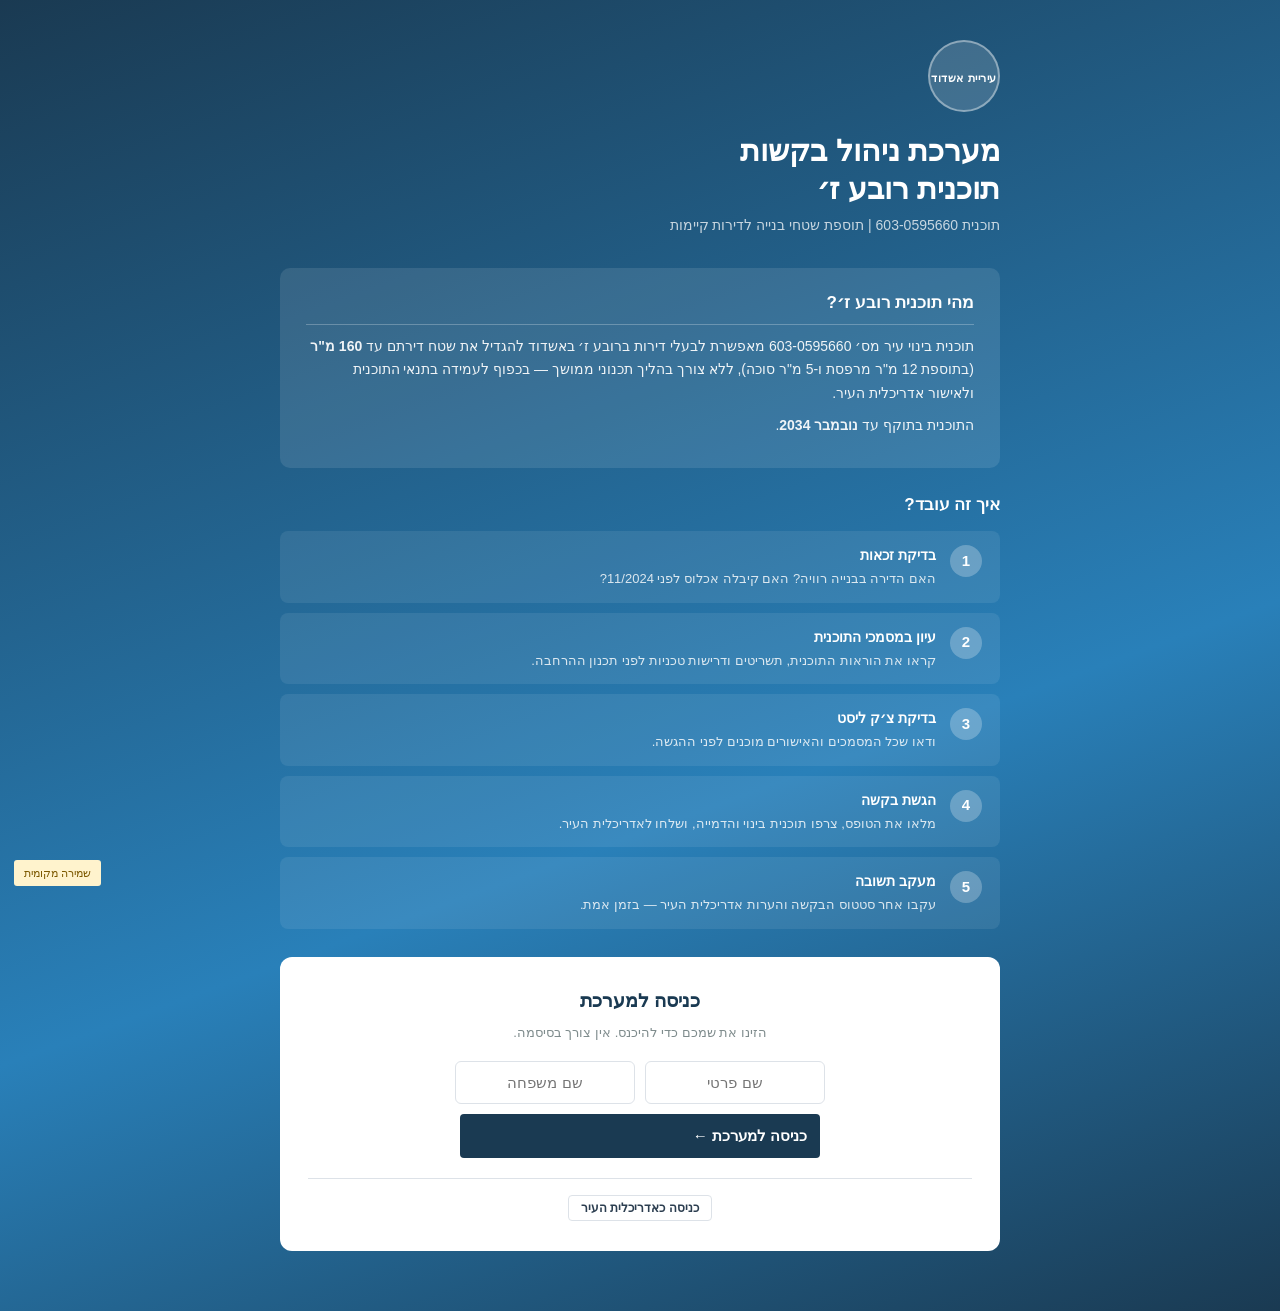
==== commit ac251d72: "Add landing page with name login, reorder tabs by workflow - Landing page: explains purpose of the p" ====
--- a/app.html
+++ b/app.html
@@ -225,55 +225,135 @@
 /* FOOTER */
 footer{text-align:center;padding:16px;color:var(--text-light);margin-top:20px;border-top:1px solid var(--border);font-size:12px;}
 
+/* LANDING PAGE */
+#landingScreen{min-height:100vh;background:linear-gradient(160deg,#1a3a52 0%,#2980b9 60%,#1a3a52 100%);display:flex;align-items:flex-start;justify-content:center;padding:40px 16px 60px;}
+.landing-wrap{width:100%;max-width:720px;color:white;}
+.landing-emblem{display:inline-block;background:rgba(255,255,255,0.15);border:2px solid rgba(255,255,255,0.4);border-radius:50%;width:72px;height:72px;line-height:72px;text-align:center;font-size:11px;font-weight:700;letter-spacing:0.5px;margin-bottom:20px;}
+.landing-title{font-size:30px;font-weight:700;line-height:1.25;margin-bottom:8px;}
+.landing-sub{font-size:14px;opacity:0.75;margin-bottom:32px;}
+.landing-about{background:rgba(255,255,255,0.1);border-radius:10px;padding:22px 26px;margin-bottom:24px;}
+.landing-about h2{font-size:17px;font-weight:700;margin-bottom:10px;border-bottom:1px solid rgba(255,255,255,0.25);padding-bottom:8px;}
+.landing-about p{font-size:14px;line-height:1.7;opacity:0.92;margin-bottom:8px;}
+.landing-steps{margin-bottom:28px;}
+.landing-steps h2{font-size:17px;font-weight:700;margin-bottom:14px;}
+.landing-steps-grid{display:flex;flex-direction:column;gap:10px;}
+.landing-step{display:flex;align-items:flex-start;gap:14px;background:rgba(255,255,255,0.08);border-radius:8px;padding:14px 18px;}
+.step-num{width:32px;height:32px;min-width:32px;background:rgba(255,255,255,0.25);border-radius:50%;display:flex;align-items:center;justify-content:center;font-weight:700;font-size:15px;}
+.step-body{display:flex;flex-direction:column;gap:3px;}
+.step-body strong{font-size:14px;}
+.step-body span{font-size:13px;opacity:0.82;}
+.landing-login-card{background:white;color:var(--text-dark);border-radius:12px;padding:30px 28px;text-align:center;}
+.landing-login-card h2{color:var(--primary);font-size:19px;margin-bottom:8px;}
+
 @media(max-width:768px){
   .form-row{grid-template-columns:1fr;}
   .nav-tabs{flex-direction:column;}
   header h1{font-size:16px;}
+  .landing-title{font-size:22px;}
+  #landingScreen{padding:24px 12px 40px;}
 }
 </style>
 </head>
 <body>
+<div id="landingScreen">
+  <div class="landing-wrap">
+    <div class="landing-logo">
+      <div class="landing-emblem">עיריית אשדוד</div>
+    </div>
+    <h1 class="landing-title">מערכת ניהול בקשות<br>תוכנית רובע ז׳</h1>
+    <p class="landing-sub">תוכנית 603-0595660 | תוספת שטחי בנייה לדירות קיימות</p>
+
+    <div class="landing-about">
+      <h2>מהי תוכנית רובע ז׳?</h2>
+      <p>תוכנית בינוי עיר מס׳ 603-0595660 מאפשרת לבעלי דירות ברובע ז׳ באשדוד להגדיל את שטח דירתם עד <strong>160 מ"ר</strong> (בתוספת 12 מ"ר מרפסת ו-5 מ"ר סוכה), ללא צורך בהליך תכנוני ממושך — בכפוף לעמידה בתנאי התוכנית ולאישור אדריכלית העיר.</p>
+      <p>התוכנית בתוקף עד <strong>נובמבר 2034</strong>.</p>
+    </div>
+
+    <div class="landing-steps">
+      <h2>איך זה עובד?</h2>
+      <div class="landing-steps-grid">
+        <div class="landing-step">
+          <div class="step-num">1</div>
+          <div class="step-body">
+            <strong>בדיקת זכאות</strong>
+            <span>האם הדירה בבנייה רוויה? האם קיבלה אכלוס לפני 11/2024?</span>
+          </div>
+        </div>
+        <div class="landing-step">
+          <div class="step-num">2</div>
+          <div class="step-body">
+            <strong>עיון במסמכי התוכנית</strong>
+            <span>קראו את הוראות התוכנית, תשריטים ודרישות טכניות לפני תכנון ההרחבה.</span>
+          </div>
+        </div>
+        <div class="landing-step">
+          <div class="step-num">3</div>
+          <div class="step-body">
+            <strong>בדיקת צ׳ק ליסט</strong>
+            <span>ודאו שכל המסמכים והאישורים מוכנים לפני ההגשה.</span>
+          </div>
+        </div>
+        <div class="landing-step">
+          <div class="step-num">4</div>
+          <div class="step-body">
+            <strong>הגשת בקשה</strong>
+            <span>מלאו את הטופס, צרפו תוכנית בינוי והדמייה, ושלחו לאדריכלית העיר.</span>
+          </div>
+        </div>
+        <div class="landing-step">
+          <div class="step-num">5</div>
+          <div class="step-body">
+            <strong>מעקב תשובה</strong>
+            <span>עקבו אחר סטטוס הבקשה והערות אדריכלית העיר — בזמן אמת.</span>
+          </div>
+        </div>
+      </div>
+    </div>
+
+    <div class="landing-login-card">
+      <h2>כניסה למערכת</h2>
+      <p style="font-size:13px;color:var(--text-light);margin-bottom:18px;">הזינו את שמכם כדי להיכנס. אין צורך בסיסמה.</p>
+      <div style="display:flex;gap:10px;flex-wrap:wrap;justify-content:center;margin-bottom:10px;">
+        <input type="text" id="landingFirstName" placeholder="שם פרטי" autocomplete="given-name"
+               onkeydown="if(event.key==='Enter') document.getElementById('landingLastName').focus()"
+               style="flex:1;min-width:130px;max-width:180px;padding:12px 14px;border:1px solid var(--border);border-radius:6px;font-size:15px;text-align:center;">
+        <input type="text" id="landingLastName" placeholder="שם משפחה" autocomplete="family-name"
+               onkeydown="if(event.key==='Enter') landingEnter()"
+               style="flex:1;min-width:130px;max-width:180px;padding:12px 14px;border:1px solid var(--border);border-radius:6px;font-size:15px;text-align:center;">
+      </div>
+      <p id="landingError" style="color:#c0392b;font-size:12px;margin-bottom:10px;display:none;">נא למלא שם פרטי ושם משפחה</p>
+      <button class="btn btn-primary" style="width:100%;max-width:360px;padding:13px;font-size:15px;" onclick="landingEnter()">כניסה למערכת ←</button>
+      <div style="margin-top:20px;padding-top:16px;border-top:1px solid var(--border);">
+        <button class="btn btn-light btn-sm" onclick="switchRole('reviewer');closeLanding();">כניסה כאדריכלית העיר</button>
+      </div>
+    </div>
+  </div>
+</div>
+
+<div id="appShell" style="display:none;">
 <div class="container">
 
 <!-- HEADER -->
 <header>
-  <h1 data-edit-key="headerTitle">מערכת ניהול בקשות — תוכנית רובע ז׳</h1>
-  <p data-edit-key="headerSubtitle">עיריית אשדוד | תוכנית 603-0595660 | תוספת שטחי בנייה לדירות קיימות</p>
+  <div style="display:flex;justify-content:space-between;align-items:center;flex-wrap:wrap;gap:8px;">
+    <div>
+      <h1 data-edit-key="headerTitle">מערכת ניהול בקשות — תוכנית רובע ז׳</h1>
+      <p data-edit-key="headerSubtitle">עיריית אשדוד | תוכנית 603-0595660 | תוספת שטחי בנייה לדירות קיימות</p>
+    </div>
+    <div style="display:flex;align-items:center;gap:10px;flex-wrap:wrap;">
+      <span id="submitterGreeting" style="font-size:13px;opacity:0.85;display:none;"></span>
+      <button id="submitterLogoutBtn" class="btn btn-light btn-sm hidden" onclick="goBackToLanding()" style="font-size:12px;">יציאה ↩</button>
+      <button id="logoutBtn" class="btn btn-light btn-sm hidden" onclick="logoutReviewer()" style="font-size:12px;">יציאה ↩</button>
+    </div>
+  </div>
 </header>
 
-<!-- ROLE SWITCH -->
-<div class="role-switch">
-  <label>תפקיד:</label>
-  <button id="roleSubmitter" class="active" onclick="switchRole('submitter')">עורך בקשה</button>
-  <button id="roleReviewer" onclick="switchRole('reviewer')">אדריכלית העיר</button>
-  <button id="logoutBtn" class="btn btn-light btn-sm hidden" onclick="logoutReviewer()" style="margin-right:6px;">יציאה ↩</button>
-  <button id="submitterLogoutBtn" class="btn btn-light btn-sm hidden" onclick="clearSubmitterIdentity()" style="margin-right:6px;">יציאה ↩</button>
-  <span id="submitterGreeting" style="font-size:12px;color:var(--text-light);display:none;"></span>
-</div>
-
-<!-- SUBMITTER LOGIN MODAL -->
-<div id="submitterLoginModal" class="modal">
-  <div class="modal-content" style="max-width:380px;">
-    <div class="modal-header">
-      <h2>כניסה — עורך בקשה</h2>
-    </div>
-    <p style="font-size:13px;color:var(--text-light);margin-bottom:14px;">הזינו את פרטיכם כדי לגשת לבקשות שלכם או להגיש בקשה חדשה.</p>
-    <div class="form-group" style="margin-bottom:10px;">
-      <label>שם מלא</label>
-      <input type="text" id="loginNameInput" placeholder="שם מלא" autocomplete="name"
-             onkeydown="if(event.key==='Enter') document.getElementById('loginPhoneInput').focus()"
-             style="width:100%;padding:10px;border:1px solid var(--border);border-radius:4px;font-size:14px;">
-    </div>
-    <div class="form-group" style="margin-bottom:10px;">
-      <label>מספר טלפון</label>
-      <input type="tel" id="loginPhoneInput" placeholder="05X-XXXXXXX" autocomplete="tel"
-             onkeydown="if(event.key==='Enter') submitterLogin()"
-             style="width:100%;padding:10px;border:1px solid var(--border);border-radius:4px;font-size:14px;direction:ltr;">
-    </div>
-    <p id="loginError" style="color:#c0392b;font-size:12px;margin-bottom:10px;display:none;">יש למלא שם וטלפון</p>
-    <div class="modal-actions">
-      <button class="btn btn-primary" onclick="submitterLogin()">כניסה</button>
-    </div>
+<!-- ROLE SWITCH (reviewer switch — submitters don't see this) -->
+<div id="roleSwitchBar" style="display:none;">
+  <div class="role-switch">
+    <label>תפקיד:</label>
+    <button id="roleSubmitter" onclick="switchRole('submitter')">עורך בקשה</button>
+    <button id="roleReviewer" class="active" onclick="switchRole('reviewer')">אדריכלית העיר</button>
   </div>
 </div>
 
@@ -339,6 +419,10 @@
           <textarea id="docNewNoteText" class="form-group" style="width:100%;min-height:70px;padding:9px;border:1px solid var(--border);border-radius:4px;font-family:inherit;font-size:13px;direction:rtl;" placeholder="הוסף הערה..."></textarea>
           <button class="btn btn-primary btn-sm" style="margin-top:6px;" onclick="saveDocNote()">שמור הערה</button>
         </div>
+      </div>
+      <div style="margin-top:20px;display:flex;gap:10px;flex-wrap:wrap;">
+        <button class="btn btn-light" onclick="goToPage('submitterInstructions')">← חזור להנחיות</button>
+        <button class="btn btn-primary" onclick="goToPage('submitterChecklist')">המשך לצ׳ק ליסט ←</button>
       </div>
     </div>
   </div>
@@ -365,8 +449,33 @@
           <li data-edit-key="req3" style="margin-bottom:5px;"><strong>תוקף:</strong> 10 שנים ממועד אישור (עד 11/2034)</li>
         </ul>
       </div>
+      <div style="margin-top:24px;background:var(--light-bg);border-radius:8px;padding:18px 20px;">
+        <h3 style="margin-bottom:12px;font-size:15px;">מדריך השימוש במערכת</h3>
+        <div style="display:grid;gap:10px;">
+          <div style="display:flex;align-items:flex-start;gap:12px;padding:10px 14px;background:white;border-radius:6px;border-right:3px solid var(--accent);">
+            <span style="font-weight:700;color:var(--accent);font-size:16px;min-width:24px;">1</span>
+            <div><strong>הנחיות</strong> (דף זה) — קראו את תנאי הזכאות, דרישות התוכנית וקווי הבניין לפני שמתחילים.</div>
+          </div>
+          <div style="display:flex;align-items:flex-start;gap:12px;padding:10px 14px;background:white;border-radius:6px;border-right:3px solid var(--accent);">
+            <span style="font-weight:700;color:var(--accent);font-size:16px;min-width:24px;">2</span>
+            <div><strong>מסמכי התוכנית</strong> — עיינו בתשריטים, בהוראות ובקישורים הרשמיים שמעלה אדריכלית העיר.</div>
+          </div>
+          <div style="display:flex;align-items:flex-start;gap:12px;padding:10px 14px;background:white;border-radius:6px;border-right:3px solid var(--accent);">
+            <span style="font-weight:700;color:var(--accent);font-size:16px;min-width:24px;">3</span>
+            <div><strong>צ׳ק ליסט</strong> — סמנו כל מסמך ואישור שמוכן. פריטים חסרים יסומנו לאדריכלית בסיכום הבקשה.</div>
+          </div>
+          <div style="display:flex;align-items:flex-start;gap:12px;padding:10px 14px;background:white;border-radius:6px;border-right:3px solid var(--accent);">
+            <span style="font-weight:700;color:var(--accent);font-size:16px;min-width:24px;">4</span>
+            <div><strong>טופס הגשה</strong> — מלאו פרטים, צרפו תוכנית בינוי והדמייה, ושלחו לאדריכלית העיר.</div>
+          </div>
+          <div style="display:flex;align-items:flex-start;gap:12px;padding:10px 14px;background:white;border-radius:6px;border-right:3px solid var(--accent);">
+            <span style="font-weight:700;color:var(--accent);font-size:16px;min-width:24px;">5</span>
+            <div><strong>מעקב בקשה</strong> — ראו את סטטוס הבקשה, הערות אדריכלית העיר, ואפשרות לערוך ולשלוח גרסה מעודכנת.</div>
+          </div>
+        </div>
+      </div>
       <div style="margin-top:20px;text-align:center;">
-        <button class="btn btn-primary" onclick="goToPage('submitterForm')">התחל הגשת בקשה חדשה ←</button>
+        <button class="btn btn-primary" onclick="goToPage('submitterDocuments')">המשך למסמכי התוכנית ←</button>
       </div>
     </div>
   </div>
@@ -460,7 +569,7 @@
       </div>
 
       <div style="display:flex;gap:10px;margin-top:18px;flex-wrap:wrap;">
-        <button class="btn btn-light" onclick="goToPage('submitterChecklist')">בדוק צ׳ק ליסט ←</button>
+        <button class="btn btn-light" onclick="goToPage('submitterChecklist')">← חזור לצ׳ק ליסט</button>
         <button class="btn btn-primary" onclick="submitRequest()">שלח בקשה ←</button>
       </div>
     </div>
@@ -534,8 +643,8 @@
       </div>
 
       <div style="margin-top:16px;display:flex;gap:10px;flex-wrap:wrap;">
-        <button class="btn btn-light" onclick="goToPage('submitterForm')">← חזור לטופס</button>
-        <button class="btn btn-primary" onclick="goToPage('submitterForm')">המשך להגשה ←</button>
+        <button class="btn btn-light" onclick="goToPage('submitterDocuments')">← חזור למסמכים</button>
+        <button class="btn btn-primary" onclick="goToPage('submitterForm')">המשך לטופס הגשה ←</button>
       </div>
     </div>
   </div>
@@ -625,6 +734,7 @@
   <p>© 2024 עיריית אשדוד | מערכת ניהול בקשות תוכנית רובע ז׳ | 603-0595660</p>
 </footer>
 </div><!-- /container -->
+</div><!-- /appShell -->
 <div id="dbStatusBadge" class="db-status local">שמירה מקומית</div>
 
 <!-- LOCATION MODAL -->
@@ -826,14 +936,34 @@
 document.addEventListener('DOMContentLoaded', function() {
   initSupabase();
   seedInitialData();
+  setupViewerEvents();
+
+  // If user already identified (session survived page reload), skip landing
+  const savedName = sessionStorage.getItem('submitterName');
+  const savedRole = sessionStorage.getItem('reviewerAuth');
+  if (savedName || savedRole === '1') {
+    document.getElementById('landingScreen').style.display = 'none';
+    document.getElementById('appShell').style.display = '';
+    if (savedName) {
+      submitterIdentityName = savedName;
+      submitterIdentityPhone = sessionStorage.getItem('submitterPhone') || '';
+    }
+    if (savedRole === '1') {
+      currentRole = 'reviewer';
+    }
+  }
+
   renderNavTabs();
   loadPersistentPageContent();
   initializeChecklist();
   initializeUploadZones();
-  setupViewerEvents();
   loadRequests();
   renderDocumentsPage();
   updateSubmitterGreeting();
+  if (savedRole === '1') {
+    const roleBar = document.getElementById('roleSwitchBar');
+    if (roleBar) roleBar.style.display = '';
+  }
   setTimeout(() => { if (document.getElementById('map') && !map) initializeMap(); }, 150);
 });
 
@@ -841,6 +971,7 @@
 function switchRole(role) {
   if (role === 'reviewer') {
     if (sessionStorage.getItem('reviewerAuth') === '1') {
+      closeLanding();
       _doSwitchRole('reviewer');
     } else {
       openReviewerPasswordModal();
@@ -893,10 +1024,16 @@
 
 function _doSwitchRole(role) {
   currentRole = role;
-  document.getElementById('roleSubmitter').classList.toggle('active', role === 'submitter');
-  document.getElementById('roleReviewer').classList.toggle('active', role === 'reviewer');
+  const roleBar = document.getElementById('roleSwitchBar');
+  if (roleBar) roleBar.style.display = role === 'reviewer' ? '' : 'none';
+  const rSub = document.getElementById('roleSubmitter');
+  const rRev = document.getElementById('roleReviewer');
+  if (rSub) rSub.classList.toggle('active', role === 'submitter');
+  if (rRev) rRev.classList.toggle('active', role === 'reviewer');
   const logoutBtn = document.getElementById('logoutBtn');
   if (logoutBtn) logoutBtn.classList.toggle('hidden', role !== 'reviewer');
+  const subLogoutBtn = document.getElementById('submitterLogoutBtn');
+  if (subLogoutBtn) subLogoutBtn.classList.toggle('hidden', role !== 'submitter');
   updateSubmitterGreeting();
   renderNavTabs();
   goToPage(role === 'submitter' ? 'submitterInstructions' : 'reviewerDashboard');
@@ -905,11 +1042,11 @@
 function renderNavTabs() {
   const tabs = currentRole === 'submitter'
     ? [
-        { id: 'submitterDocuments', label: 'מסמכי התוכנית' },
-        { id: 'submitterInstructions', label: 'הנחיות' },
-        { id: 'submitterForm', label: 'טופס הגשה' },
-        { id: 'submitterChecklist', label: "צ'ק ליסט" },
-        { id: 'submitterTracker', label: 'מעקב' }
+        { id: 'submitterInstructions', label: '1. הנחיות' },
+        { id: 'submitterDocuments',    label: '2. מסמכי התוכנית' },
+        { id: 'submitterChecklist',    label: "3. צ'ק ליסט" },
+        { id: 'submitterForm',         label: '4. טופס הגשה' },
+        { id: 'submitterTracker',      label: '5. מעקב בקשה' }
       ]
     : [
         { id: 'reviewerDashboard', label: 'רשימת בקשות' },
@@ -2163,6 +2300,7 @@
   reviewerPasswordHash = hash;
   sessionStorage.setItem('reviewerAuth', '1');
   closeReviewerPasswordModal();
+  closeLanding();
   _doSwitchRole('reviewer');
 }
 
@@ -2172,6 +2310,7 @@
   if (hash === reviewerPasswordHash) {
     sessionStorage.setItem('reviewerAuth', '1');
     closeReviewerPasswordModal();
+    closeLanding();
     _doSwitchRole('reviewer');
   } else {
     document.getElementById('reviewerPasswordError').style.display = 'block';
@@ -2182,7 +2321,7 @@
 
 function logoutReviewer() {
   sessionStorage.removeItem('reviewerAuth');
-  _doSwitchRole('submitter');
+  goBackToLanding();
 }
 
 // ===== SUBMITTER IDENTITY =====
@@ -2231,6 +2370,39 @@
   const si = document.getElementById('searchInput');
   if (si) si.addEventListener('input', filterRequests);
 });
+
+// ===== LANDING PAGE =====
+function landingEnter() {
+  const first = document.getElementById('landingFirstName').value.trim();
+  const last  = document.getElementById('landingLastName').value.trim();
+  const errEl = document.getElementById('landingError');
+  if (!first || !last) { errEl.style.display = 'block'; return; }
+  errEl.style.display = 'none';
+  const fullName = first + ' ' + last;
+  submitterIdentityName = fullName;
+  submitterIdentityPhone = sessionStorage.getItem('submitterPhone') || '';
+  sessionStorage.setItem('submitterName', fullName);
+  closeLanding();
+  updateSubmitterGreeting();
+  _doSwitchRole('submitter');
+  goToPage('submitterInstructions');
+}
+
+function closeLanding() {
+  document.getElementById('landingScreen').style.display = 'none';
+  document.getElementById('appShell').style.display = '';
+}
+
+function goBackToLanding() {
+  submitterIdentityName = null;
+  submitterIdentityPhone = null;
+  sessionStorage.removeItem('submitterName');
+  sessionStorage.removeItem('submitterPhone');
+  document.getElementById('appShell').style.display = 'none';
+  document.getElementById('landingScreen').style.display = '';
+  document.getElementById('landingFirstName').value = '';
+  document.getElementById('landingLastName').value = '';
+}
 </script>
 </body>
 </html>
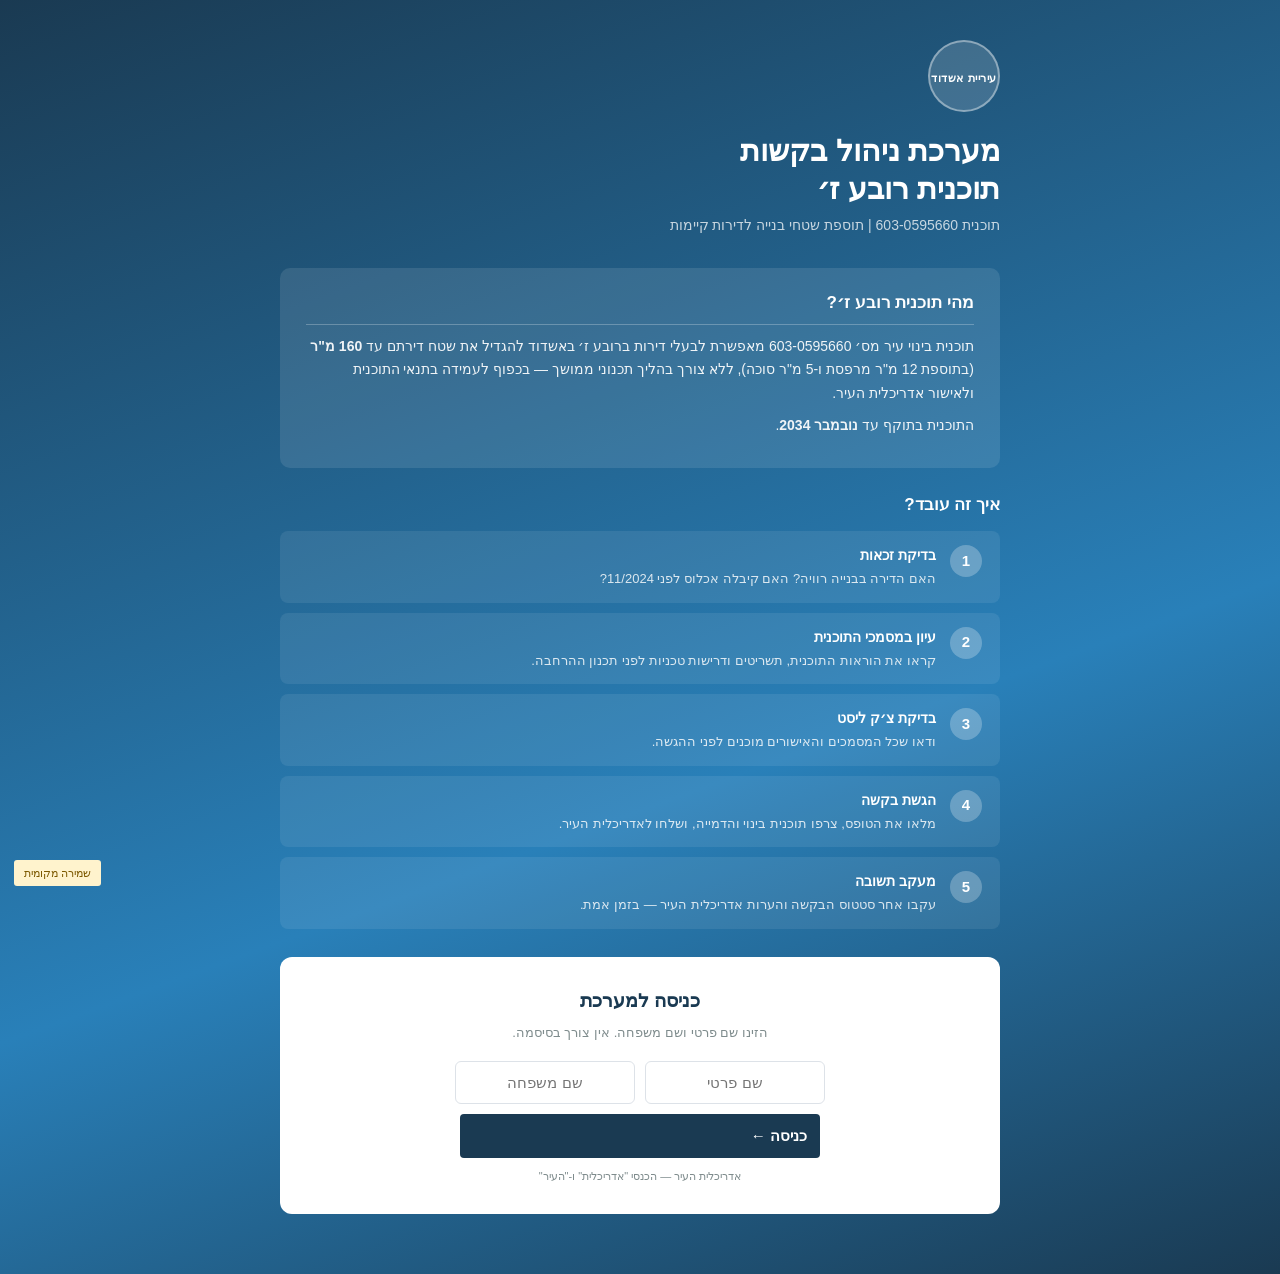
==== commit 417c63f1: "Redesign permissions: name-based auth, submitter dashboard, lock approved requests - Reviewer login:" ====
--- a/app.html
+++ b/app.html
@@ -312,7 +312,7 @@
 
     <div class="landing-login-card">
       <h2>כניסה למערכת</h2>
-      <p style="font-size:13px;color:var(--text-light);margin-bottom:18px;">הזינו את שמכם כדי להיכנס. אין צורך בסיסמה.</p>
+      <p style="font-size:13px;color:var(--text-light);margin-bottom:18px;">הזינו שם פרטי ושם משפחה. אין צורך בסיסמה.</p>
       <div style="display:flex;gap:10px;flex-wrap:wrap;justify-content:center;margin-bottom:10px;">
         <input type="text" id="landingFirstName" placeholder="שם פרטי" autocomplete="given-name"
                onkeydown="if(event.key==='Enter') document.getElementById('landingLastName').focus()"
@@ -322,10 +322,8 @@
                style="flex:1;min-width:130px;max-width:180px;padding:12px 14px;border:1px solid var(--border);border-radius:6px;font-size:15px;text-align:center;">
       </div>
       <p id="landingError" style="color:#c0392b;font-size:12px;margin-bottom:10px;display:none;">נא למלא שם פרטי ושם משפחה</p>
-      <button class="btn btn-primary" style="width:100%;max-width:360px;padding:13px;font-size:15px;" onclick="landingEnter()">כניסה למערכת ←</button>
-      <div style="margin-top:20px;padding-top:16px;border-top:1px solid var(--border);">
-        <button class="btn btn-light btn-sm" onclick="switchRole('reviewer');closeLanding();">כניסה כאדריכלית העיר</button>
-      </div>
+      <button class="btn btn-primary" style="width:100%;max-width:360px;padding:13px;font-size:15px;" onclick="landingEnter()">כניסה ←</button>
+      <p style="font-size:11px;color:var(--text-light);margin-top:10px;">אדריכלית העיר — הכנסי "אדריכלית" ו-"העיר"</p>
     </div>
   </div>
 </div>
@@ -950,6 +948,8 @@
     }
     if (savedRole === '1') {
       currentRole = 'reviewer';
+      const roleBar = document.getElementById('roleSwitchBar');
+      if (roleBar) roleBar.style.display = '';
     }
   }
 
@@ -960,10 +960,6 @@
   loadRequests();
   renderDocumentsPage();
   updateSubmitterGreeting();
-  if (savedRole === '1') {
-    const roleBar = document.getElementById('roleSwitchBar');
-    if (roleBar) roleBar.style.display = '';
-  }
   setTimeout(() => { if (document.getElementById('map') && !map) initializeMap(); }, 150);
 });
 
@@ -1036,17 +1032,17 @@
   if (subLogoutBtn) subLogoutBtn.classList.toggle('hidden', role !== 'submitter');
   updateSubmitterGreeting();
   renderNavTabs();
-  goToPage(role === 'submitter' ? 'submitterInstructions' : 'reviewerDashboard');
+  goToPage(role === 'submitter' ? 'submitterTracker' : 'reviewerDashboard');
 }
 
 function renderNavTabs() {
   const tabs = currentRole === 'submitter'
     ? [
-        { id: 'submitterInstructions', label: '1. הנחיות' },
-        { id: 'submitterDocuments',    label: '2. מסמכי התוכנית' },
-        { id: 'submitterChecklist',    label: "3. צ'ק ליסט" },
-        { id: 'submitterForm',         label: '4. טופס הגשה' },
-        { id: 'submitterTracker',      label: '5. מעקב בקשה' }
+        { id: 'submitterTracker',      label: 'הבקשות שלי' },
+        { id: 'submitterInstructions', label: 'הנחיות' },
+        { id: 'submitterDocuments',    label: 'מסמכי התוכנית' },
+        { id: 'submitterChecklist',    label: "צ'ק ליסט" },
+        { id: 'submitterForm',         label: 'הגשת בקשה' }
       ]
     : [
         { id: 'reviewerDashboard', label: 'רשימת בקשות' },
@@ -1078,7 +1074,7 @@
     }
     if (pageId === 'submitterDocuments') renderDocumentsPage();
     if (pageId === 'submitterTracker') {
-      if (!submitterIdentityPhone) {
+      if (!submitterIdentityName) {
         document.getElementById('phoneGate').classList.remove('hidden');
         document.getElementById('trackerContent').style.display = 'none';
       } else {
@@ -1553,41 +1549,157 @@
   updateMapMarkers();
 }
 
+function myRequestsForCurrentUser() {
+  if (!submitterIdentityName) return [];
+  const nameLower = submitterIdentityName.trim().toLowerCase();
+  return requests.filter(r => (r.submitterName || '').trim().toLowerCase() === nameLower);
+}
+
 function renderSubmitterTracker() {
   const tracker = document.getElementById('trackerContent');
   if (!tracker) return;
-  // Filter to this submitter's requests only
-  const myRequests = submitterIdentityPhone
-    ? requests.filter(r => r.submitterPhone === submitterIdentityPhone)
-    : requests;
+  if (!submitterIdentityName) {
+    tracker.innerHTML = '<p style="color:var(--text-light);text-align:center;padding:20px 0;">יש להיכנס למערכת תחילה.</p>';
+    return;
+  }
+  const myRequests = myRequestsForCurrentUser();
   const active = myRequests.filter(r => !r.superseded);
-  const identityLabel = submitterIdentityName
-    ? `${submitterIdentityName} (${submitterIdentityPhone})`
-    : submitterIdentityPhone || '';
-  const identityHeader = submitterIdentityPhone
-    ? `<div style="display:flex;justify-content:space-between;align-items:center;margin-bottom:12px;padding:8px 12px;background:var(--light-bg);border-radius:4px;font-size:12px;">
-        <span>מציג בקשות עבור: <strong>${identityLabel}</strong></span>
-        <button class="btn btn-light btn-sm" onclick="clearSubmitterIdentity()">זה לא אני</button>
-       </div>`
-    : '';
+
+  const identityHeader = `<div style="display:flex;justify-content:space-between;align-items:center;margin-bottom:16px;padding:10px 14px;background:var(--light-bg);border-radius:6px;font-size:13px;">
+    <span>מחובר כ: <strong>${escapeHtml(submitterIdentityName)}</strong></span>
+    <button class="btn btn-primary btn-sm" onclick="goToPage('submitterForm')">+ הגש בקשה חדשה</button>
+  </div>`;
+
   if (!active.length) {
-    tracker.innerHTML = identityHeader + '<p style="color:var(--text-light);text-align:center;padding:20px 0;">אין בקשות פעילות עבור מספר זה.</p>';
+    tracker.innerHTML = identityHeader + `
+      <div style="text-align:center;padding:32px 20px;background:white;border-radius:8px;border:2px dashed var(--border);">
+        <p style="color:var(--text-light);margin-bottom:14px;">עדיין לא הגשת בקשות במערכת.</p>
+        <button class="btn btn-primary" onclick="goToPage('submitterInstructions')">התחל — קרא הנחיות ←</button>
+      </div>`;
     return;
   }
-  // Build version chains: group by originalId (or own id if root)
+
+  // Build version chains
   const chains = {};
   myRequests.forEach(req => {
     const root = req.originalId || req.id;
     if (!chains[root]) chains[root] = [];
     chains[root].push(req);
   });
-  // Sort each chain by version
   Object.values(chains).forEach(chain => chain.sort((a,b) => (a.version||1) - (b.version||1)));
   const latestByRoot = {};
-  Object.entries(chains).forEach(([root, chain]) => {
-    latestByRoot[root] = chain[chain.length - 1];
+  Object.entries(chains).forEach(([root, chain]) => { latestByRoot[root] = chain[chain.length - 1]; });
+
+  // Table view
+  const tableRows = active.map(req => {
+    const rootId = req.originalId || req.id;
+    if (req.id !== (latestByRoot[rootId] || req).id) return '';
+    const canEdit = req.status !== 'approved';
+    const editBtn = canEdit
+      ? `<button class="btn btn-light btn-sm" onclick="editRequest(${req.id})">ערוך</button>`
+      : `<span style="font-size:11px;color:var(--green);font-weight:600;">אושר — נעול</span>`;
+    const vBadge = req.version > 1 ? `<span class="version-badge" style="margin-left:4px;">v${req.version}</span>` : '';
+    const lastComment = req.comments && req.comments.length ? req.comments[req.comments.length-1].text : '—';
+    return `<tr onclick="openSubmitterDetail(${req.id})" style="cursor:pointer;">
+      <td>${vBadge}<strong>${escapeHtml(req.address)}</strong></td>
+      <td>${escapeHtml(req.applicantName||'—')}</td>
+      <td><span class="badge badge-${req.status}">${translateStatus(req.status)}</span></td>
+      <td>${req.createdAt}</td>
+      <td style="max-width:200px;white-space:nowrap;overflow:hidden;text-overflow:ellipsis;font-size:12px;color:var(--text-light);">${escapeHtml(lastComment)}</td>
+      <td onclick="event.stopPropagation();">${editBtn}</td>
+    </tr>`;
+  }).join('');
+
+  tracker.innerHTML = identityHeader + `
+    <div class="table-wrapper" style="margin-bottom:20px;">
+      <table>
+        <thead><tr>
+          <th>כתובת</th><th>מבקש</th><th>סטטוס</th><th>תאריך</th><th>הערת אדריכלית</th><th>עריכה</th>
+        </tr></thead>
+        <tbody>${tableRows}</tbody>
+      </table>
+    </div>
+    <div id="submitterDetailPanel"></div>`;
+
+  // Map for submitter's own requests
+  renderSubmitterMap(active.filter(r => r.lat && r.lng));
+}
+
+function openSubmitterDetail(id) {
+  const req = requests.find(r => r.id === id);
+  if (!req) return;
+  const panel = document.getElementById('submitterDetailPanel');
+  if (!panel) return;
+  const canEdit = req.status !== 'approved';
+  const approvedNote = !canEdit
+    ? `<div style="background:var(--green-bg);color:var(--green);padding:10px 14px;border-radius:6px;margin-bottom:10px;font-size:13px;">✓ בקשה זו אושרה סופית ואינה ניתנת לעריכה.</div>`
+    : '';
+  const commentsHtml = req.comments && req.comments.length
+    ? req.comments.map(c => `<div style="padding:8px 10px;background:#fff8e1;border-right:3px solid #f39c12;border-radius:4px;margin-bottom:6px;font-size:13px;">${escapeHtml(c.text)}<span style="font-size:11px;color:var(--text-light);margin-right:8px;">${c.date}</span></div>`).join('')
+    : '<p style="color:var(--text-light);font-size:13px;">אין הערות עדיין.</p>';
+  panel.innerHTML = `
+    <div class="detail-section" style="border:2px solid var(--border);border-radius:8px;padding:18px;margin-top:8px;">
+      <div style="display:flex;justify-content:space-between;align-items:center;margin-bottom:12px;">
+        <h3 style="margin:0;">${escapeHtml(req.address)}</h3>
+        <span class="badge badge-${req.status}">${translateStatus(req.status)}</span>
+      </div>
+      ${approvedNote}
+      <div class="form-row" style="margin-bottom:12px;">
+        <div><strong>מבקש:</strong> ${escapeHtml(req.applicantName||'—')}</div>
+        <div><strong>גוש/חלקה:</strong> ${req.gushNumber||'—'} / ${req.helkaNumber||'—'}</div>
+        <div><strong>הוגשה:</strong> ${req.createdAt}</div>
+      </div>
+      <div style="margin-bottom:14px;">
+        <strong>הערות אדריכלית העיר:</strong>
+        <div style="margin-top:8px;">${commentsHtml}</div>
+      </div>
+      <div style="display:flex;gap:8px;flex-wrap:wrap;">
+        ${canEdit ? `<button class="btn btn-primary btn-sm" onclick="editRequest(${req.id})">ערוך ושלח גרסה מעודכנת ←</button>` : ''}
+        <button class="btn btn-light btn-sm" onclick="document.getElementById('submitterDetailPanel').innerHTML=''">סגור</button>
+      </div>
+    </div>`;
+  panel.scrollIntoView({ behavior: 'smooth', block: 'nearest' });
+}
+
+let submitterMap = null;
+let submitterMarkers = [];
+function renderSubmitterMap(reqs) {
+  // inject map container if not present
+  let mapDiv = document.getElementById('submitterMiniMap');
+  if (!mapDiv) {
+    const panel = document.getElementById('trackerContent');
+    const container = document.createElement('div');
+    container.innerHTML = '<div id="submitterMiniMap" style="height:280px;border-radius:8px;overflow:hidden;margin-top:20px;border:1px solid var(--border);"></div>';
+    panel.appendChild(container.firstChild);
+    mapDiv = document.getElementById('submitterMiniMap');
+  }
+  if (!submitterMap) {
+    submitterMap = L.map('submitterMiniMap').setView(ashdodCenter, 15);
+    L.tileLayer('https://{s}.tile.openstreetmap.org/{z}/{x}/{y}.png', { attribution: '© OpenStreetMap', maxZoom: 19 }).addTo(submitterMap);
+  }
+  submitterMarkers.forEach(m => submitterMap.removeLayer(m));
+  submitterMarkers = [];
+  const colorMap = { pending: '#e67e22', approved: '#1a7340', rejected: '#c0392b' };
+  reqs.forEach(req => {
+    const m = L.circleMarker([req.lat, req.lng], {
+      radius: 10, fillColor: colorMap[req.status]||'#888', color: '#fff', weight: 2, fillOpacity: 0.9
+    }).addTo(submitterMap);
+    m.bindPopup(`<div dir="rtl"><strong>${escapeHtml(req.address)}</strong><br><span style="color:${colorMap[req.status]};font-weight:700;">${translateStatus(req.status)}</span></div>`);
+    submitterMarkers.push(m);
   });
-  tracker.innerHTML = identityHeader + active.map(req => {
+  if (reqs.length) {
+    const group = L.featureGroup(submitterMarkers);
+    submitterMap.fitBounds(group.getBounds().pad(0.3));
+  }
+  setTimeout(() => submitterMap && submitterMap.invalidateSize(), 200);
+}
+
+function _legacyRenderSubmitterTracker() {
+  // legacy shim — replaced by renderSubmitterTracker
+}
+
+// dummy to keep old refs working
+function renderSubmitterTrackerLegacyItem(req, chains, latestByRoot) {
     const rootId = req.originalId || req.id;
     if (req.id !== (latestByRoot[rootId] || req).id) return '';
     const chain = chains[rootId] || [req];
@@ -1597,7 +1709,7 @@
       <div class="version-tree">
         <div style="font-size:11px;color:var(--text-light);margin-bottom:4px;">גרסאות קודמות:</div>
         ${olderVersions.map(v => `
-          <div class="version-tree-item" onclick="viewRequestDetails(${v.id})">
+          <div class="version-tree-item" onclick="openSubmitterDetail(${v.id})">
             <div class="vt-line"></div><div class="vt-dot"></div>
             <span>v${v.version||1} — ${v.createdAt}</span>
             <span class="badge badge-${v.status}" style="margin-right:auto;">${translateStatus(v.status)}</span>
@@ -1617,13 +1729,6 @@
             ${req.comments.map(c => `<div style="font-size:12px;color:#5d4037;margin-bottom:3px;">${escapeHtml(c.text)} <span style="color:var(--text-light);font-size:11px;">(${c.date})</span></div>`).join('')}
           </div>` : ''}
         <div style="margin-top:10px;display:flex;gap:8px;">
-          <button class="btn btn-light btn-sm" onclick="editRequest(${req.id})">ערוך ושלח מחדש</button>
-        </div>
-        ${olderHtml}
-      </div>`;
-  }).join('');
-}
-
 function filterRequests() {
   const search = (document.getElementById('searchInput') || {value:''}).value.toLowerCase();
   const filter = (document.getElementById('filterStatus') || {value:''}).value;
@@ -1719,6 +1824,10 @@
 function editRequest(id) {
   const req = requests.find(r => r.id === id);
   if (!req) return;
+  if (req.status === 'approved') {
+    alert('בקשה זו אושרה סופית ואינה ניתנת לעריכה.');
+    return;
+  }
   editingFromId = id;
   // Pre-fill form
   const set = (elId, val) => { const el = document.getElementById(elId); if(el) el.value = val || ''; };
@@ -2343,16 +2452,7 @@
 }
 
 function clearSubmitterIdentity() {
-  submitterIdentityPhone = null;
-  submitterIdentityName = null;
-  sessionStorage.removeItem('submitterPhone');
-  sessionStorage.removeItem('submitterName');
-  updateSubmitterGreeting();
-  if (currentPage === 'submitterTracker') {
-    document.getElementById('trackerContent').style.display = 'none';
-    document.getElementById('trackerContent').innerHTML = '';
-    document.getElementById('phoneGate').classList.remove('hidden');
-  }
+  goBackToLanding();
 }
 
 // ===== UTILITIES =====
@@ -2372,6 +2472,8 @@
 });
 
 // ===== LANDING PAGE =====
+const REVIEWER_NAMES = ['אדריכלית העיר', 'אדריכלית עיר'];
+
 function landingEnter() {
   const first = document.getElementById('landingFirstName').value.trim();
   const last  = document.getElementById('landingLastName').value.trim();
@@ -2379,13 +2481,28 @@
   if (!first || !last) { errEl.style.display = 'block'; return; }
   errEl.style.display = 'none';
   const fullName = first + ' ' + last;
+
+  // Reviewer detection by name
+  if (REVIEWER_NAMES.includes(fullName)) {
+    closeLanding();
+    sessionStorage.setItem('reviewerAuth', '1');
+    currentRole = 'reviewer';
+    const roleBar = document.getElementById('roleSwitchBar');
+    if (roleBar) roleBar.style.display = '';
+    updateSubmitterGreeting();
+    renderNavTabs();
+    goToPage('reviewerDashboard');
+    return;
+  }
+
+  // Regular submitter
   submitterIdentityName = fullName;
-  submitterIdentityPhone = sessionStorage.getItem('submitterPhone') || '';
   sessionStorage.setItem('submitterName', fullName);
   closeLanding();
   updateSubmitterGreeting();
   _doSwitchRole('submitter');
-  goToPage('submitterInstructions');
+  // Go directly to their requests if they have any, else instructions
+  goToPage('submitterTracker');
 }
 
 function closeLanding() {
@@ -2398,6 +2515,8 @@
   submitterIdentityPhone = null;
   sessionStorage.removeItem('submitterName');
   sessionStorage.removeItem('submitterPhone');
+  sessionStorage.removeItem('reviewerAuth');
+  currentRole = 'submitter';
   document.getElementById('appShell').style.display = 'none';
   document.getElementById('landingScreen').style.display = '';
   document.getElementById('landingFirstName').value = '';
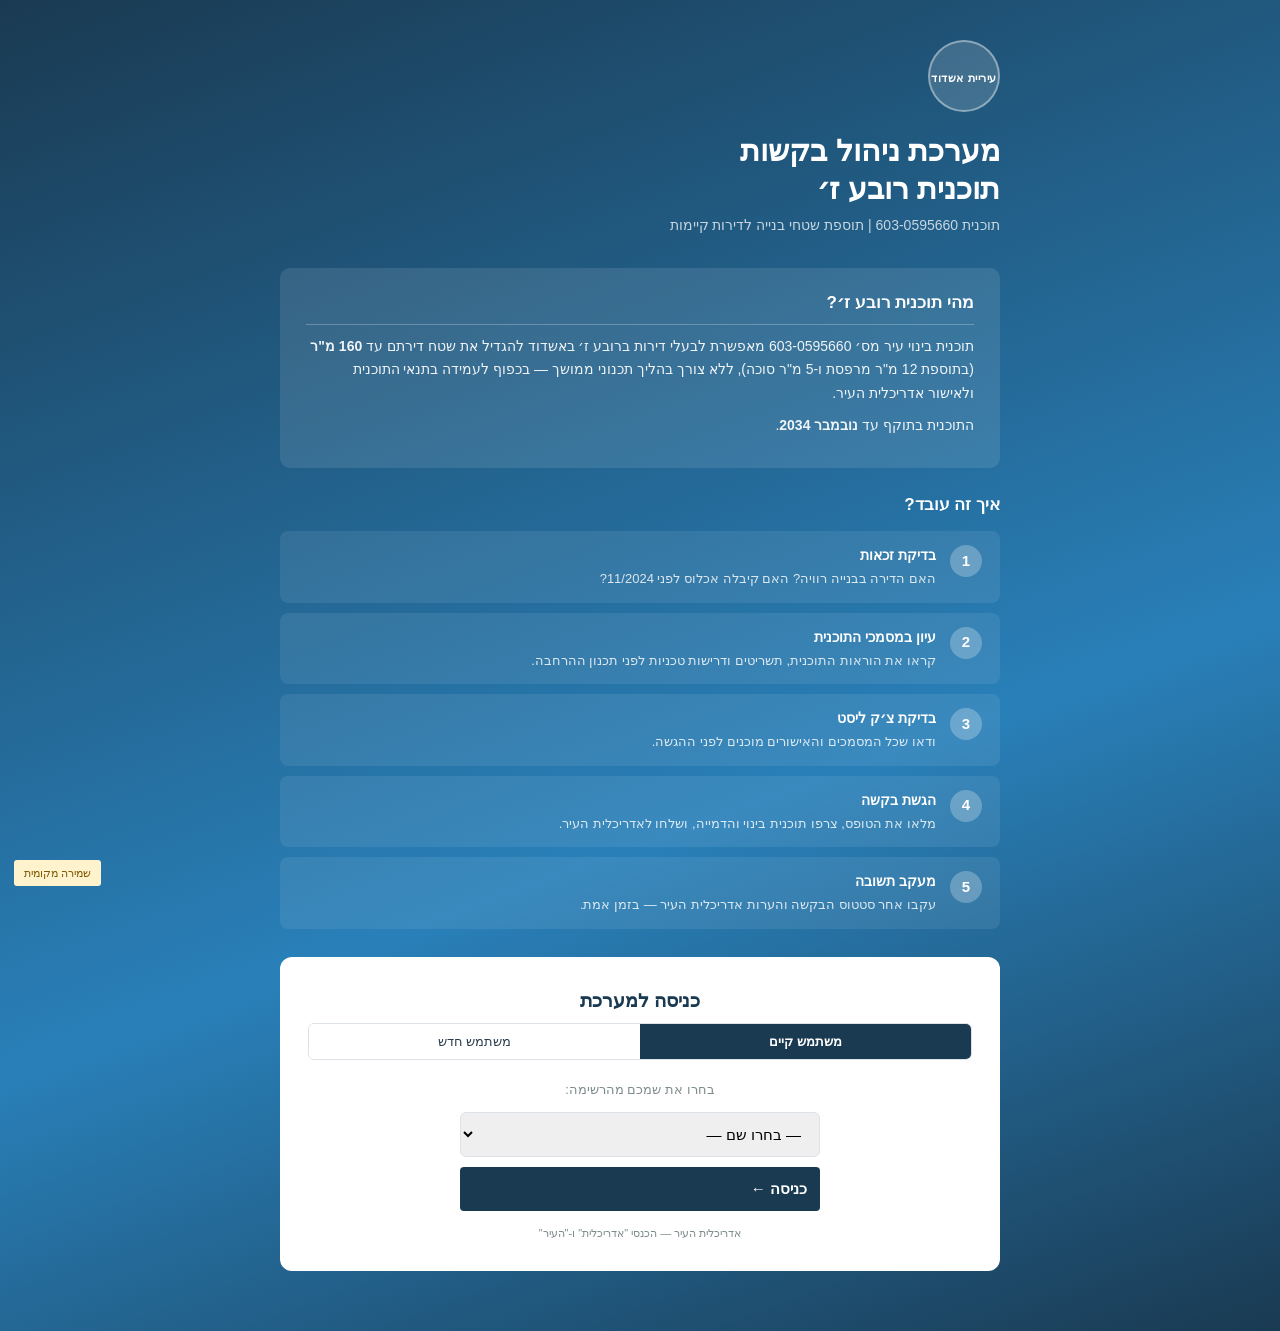
==== commit 1d0e1880: "Landing: existing user dropdown + new user form, auto-save names - Two tabs on landing: "משתמש קיים"" ====
--- a/app.html
+++ b/app.html
@@ -312,18 +312,47 @@
 
     <div class="landing-login-card">
       <h2>כניסה למערכת</h2>
-      <p style="font-size:13px;color:var(--text-light);margin-bottom:18px;">הזינו שם פרטי ושם משפחה. אין צורך בסיסמה.</p>
-      <div style="display:flex;gap:10px;flex-wrap:wrap;justify-content:center;margin-bottom:10px;">
-        <input type="text" id="landingFirstName" placeholder="שם פרטי" autocomplete="given-name"
-               onkeydown="if(event.key==='Enter') document.getElementById('landingLastName').focus()"
-               style="flex:1;min-width:130px;max-width:180px;padding:12px 14px;border:1px solid var(--border);border-radius:6px;font-size:15px;text-align:center;">
-        <input type="text" id="landingLastName" placeholder="שם משפחה" autocomplete="family-name"
-               onkeydown="if(event.key==='Enter') landingEnter()"
-               style="flex:1;min-width:130px;max-width:180px;padding:12px 14px;border:1px solid var(--border);border-radius:6px;font-size:15px;text-align:center;">
-      </div>
-      <p id="landingError" style="color:#c0392b;font-size:12px;margin-bottom:10px;display:none;">נא למלא שם פרטי ושם משפחה</p>
-      <button class="btn btn-primary" style="width:100%;max-width:360px;padding:13px;font-size:15px;" onclick="landingEnter()">כניסה ←</button>
-      <p style="font-size:11px;color:var(--text-light);margin-top:10px;">אדריכלית העיר — הכנסי "אדריכלית" ו-"העיר"</p>
+
+      <!-- TAB toggle -->
+      <div style="display:flex;border:1px solid var(--border);border-radius:6px;overflow:hidden;margin-bottom:20px;">
+        <button id="tabExisting" onclick="showLoginTab('existing')"
+          style="flex:1;padding:10px;border:none;background:var(--primary);color:white;font-size:13px;font-weight:600;cursor:pointer;">משתמש קיים</button>
+        <button id="tabNew" onclick="showLoginTab('new')"
+          style="flex:1;padding:10px;border:none;background:white;color:var(--text-dark);font-size:13px;cursor:pointer;">משתמש חדש</button>
+      </div>
+
+      <!-- EXISTING USER -->
+      <div id="loginExisting">
+        <p style="font-size:13px;color:var(--text-light);margin-bottom:12px;">בחרו את שמכם מהרשימה:</p>
+        <select id="existingNameSelect"
+          style="width:100%;max-width:360px;padding:12px 14px;border:1px solid var(--border);border-radius:6px;font-size:15px;margin-bottom:10px;">
+          <option value="">— בחרו שם —</option>
+        </select>
+        <p id="landingErrorExisting" style="color:#c0392b;font-size:12px;margin-bottom:8px;display:none;">נא לבחור שם מהרשימה</p>
+        <button class="btn btn-primary" style="width:100%;max-width:360px;padding:13px;font-size:15px;"
+          onclick="landingEnterExisting()">כניסה ←</button>
+      </div>
+
+      <!-- NEW USER -->
+      <div id="loginNew" style="display:none;">
+        <p style="font-size:13px;color:var(--text-light);margin-bottom:12px;">הזינו שם פרטי ושם משפחה:</p>
+        <div style="display:flex;gap:10px;flex-wrap:wrap;justify-content:center;margin-bottom:10px;">
+          <input type="text" id="landingFirstName" placeholder="שם פרטי" autocomplete="given-name"
+                 onkeydown="if(event.key==='Enter') document.getElementById('landingLastName').focus()"
+                 style="flex:1;min-width:130px;max-width:172px;padding:12px 14px;border:1px solid var(--border);border-radius:6px;font-size:15px;text-align:center;">
+          <input type="text" id="landingLastName" placeholder="שם משפחה" autocomplete="family-name"
+                 onkeydown="if(event.key==='Enter') landingEnter()"
+                 style="flex:1;min-width:130px;max-width:172px;padding:12px 14px;border:1px solid var(--border);border-radius:6px;font-size:15px;text-align:center;">
+        </div>
+        <p id="landingError" style="color:#c0392b;font-size:12px;margin-bottom:8px;display:none;">נא למלא שם פרטי ושם משפחה</p>
+        <button class="btn btn-primary" style="width:100%;max-width:360px;padding:13px;font-size:15px;"
+          onclick="landingEnter()">כניסה ←</button>
+      </div>
+
+      <p style="font-size:11px;color:var(--text-light);margin-top:14px;">אדריכלית העיר — הכנסי "אדריכלית" ו-"העיר"</p>
+      <!-- hidden datalists kept for JS compat -->
+      <datalist id="firstNameList"></datalist>
+      <datalist id="lastNameList"></datalist>
     </div>
   </div>
 </div>
@@ -953,6 +982,7 @@
     }
   }
 
+  populateLandingDatalist();
   renderNavTabs();
   loadPersistentPageContent();
   initializeChecklist();
@@ -1038,11 +1068,11 @@
 function renderNavTabs() {
   const tabs = currentRole === 'submitter'
     ? [
-        { id: 'submitterTracker',      label: 'הבקשות שלי' },
-        { id: 'submitterInstructions', label: 'הנחיות' },
+        { id: 'submitterTracker',      label: 'מעקב בקשות' },
+        { id: 'submitterForm',         label: 'טופס בקשה' },
+        { id: 'submitterChecklist',    label: "צ'ק ליסט" },
         { id: 'submitterDocuments',    label: 'מסמכי התוכנית' },
-        { id: 'submitterChecklist',    label: "צ'ק ליסט" },
-        { id: 'submitterForm',         label: 'הגשת בקשה' }
+        { id: 'submitterInstructions', label: 'הנחיות' }
       ]
     : [
         { id: 'reviewerDashboard', label: 'רשימת בקשות' },
@@ -2474,14 +2504,66 @@
 // ===== LANDING PAGE =====
 const REVIEWER_NAMES = ['אדריכלית העיר', 'אדריכלית עיר'];
 
+function savedLoginNames() {
+  return JSON.parse(localStorage.getItem('knownLoginNames') || '[]');
+}
+
+function saveLoginName(fullName) {
+  const names = savedLoginNames();
+  if (!names.includes(fullName)) {
+    names.unshift(fullName);
+    localStorage.setItem('knownLoginNames', JSON.stringify(names.slice(0, 50)));
+  }
+}
+
+function populateLandingDatalist() {
+  const names = savedLoginNames();
+  // populate existing-user select
+  const sel = document.getElementById('existingNameSelect');
+  if (sel) {
+    const prev = sel.value;
+    sel.innerHTML = '<option value="">— בחרו שם —</option>' +
+      names.map(n => `<option value="${escapeHtml(n)}">${escapeHtml(n)}</option>`).join('');
+    if (prev) sel.value = prev;
+  }
+  // show correct tab based on whether names exist
+  if (names.length === 0) showLoginTab('new');
+}
+
+function showLoginTab(tab) {
+  const isNew = tab === 'new';
+  document.getElementById('loginExisting').style.display = isNew ? 'none' : '';
+  document.getElementById('loginNew').style.display = isNew ? '' : 'none';
+  document.getElementById('tabExisting').style.background = isNew ? 'white' : 'var(--primary)';
+  document.getElementById('tabExisting').style.color = isNew ? 'var(--text-dark)' : 'white';
+  document.getElementById('tabNew').style.background = isNew ? 'var(--primary)' : 'white';
+  document.getElementById('tabNew').style.color = isNew ? 'white' : 'var(--text-dark)';
+  if (isNew) setTimeout(() => document.getElementById('landingFirstName').focus(), 50);
+}
+
+function landingEnterExisting() {
+  const sel = document.getElementById('existingNameSelect');
+  const fullName = sel ? sel.value.trim() : '';
+  const errEl = document.getElementById('landingErrorExisting');
+  if (!fullName) { errEl.style.display = 'block'; return; }
+  errEl.style.display = 'none';
+  doLandingEnter(fullName);
+}
+
+function updateLastNameList() {
+  // kept for compat — no longer used
+}
+
 function landingEnter() {
   const first = document.getElementById('landingFirstName').value.trim();
   const last  = document.getElementById('landingLastName').value.trim();
   const errEl = document.getElementById('landingError');
   if (!first || !last) { errEl.style.display = 'block'; return; }
   errEl.style.display = 'none';
-  const fullName = first + ' ' + last;
-
+  doLandingEnter(first + ' ' + last);
+}
+
+function doLandingEnter(fullName) {
   // Reviewer detection by name
   if (REVIEWER_NAMES.includes(fullName)) {
     closeLanding();
@@ -2494,14 +2576,13 @@
     goToPage('reviewerDashboard');
     return;
   }
-
-  // Regular submitter
+  // Regular submitter — save name and enter
+  saveLoginName(fullName);
   submitterIdentityName = fullName;
   sessionStorage.setItem('submitterName', fullName);
   closeLanding();
   updateSubmitterGreeting();
   _doSwitchRole('submitter');
-  // Go directly to their requests if they have any, else instructions
   goToPage('submitterTracker');
 }
 
@@ -2519,8 +2600,11 @@
   currentRole = 'submitter';
   document.getElementById('appShell').style.display = 'none';
   document.getElementById('landingScreen').style.display = '';
-  document.getElementById('landingFirstName').value = '';
-  document.getElementById('landingLastName').value = '';
+  const fn = document.getElementById('landingFirstName');
+  const ln = document.getElementById('landingLastName');
+  if (fn) fn.value = '';
+  if (ln) ln.value = '';
+  populateLandingDatalist();
 }
 </script>
 </body>
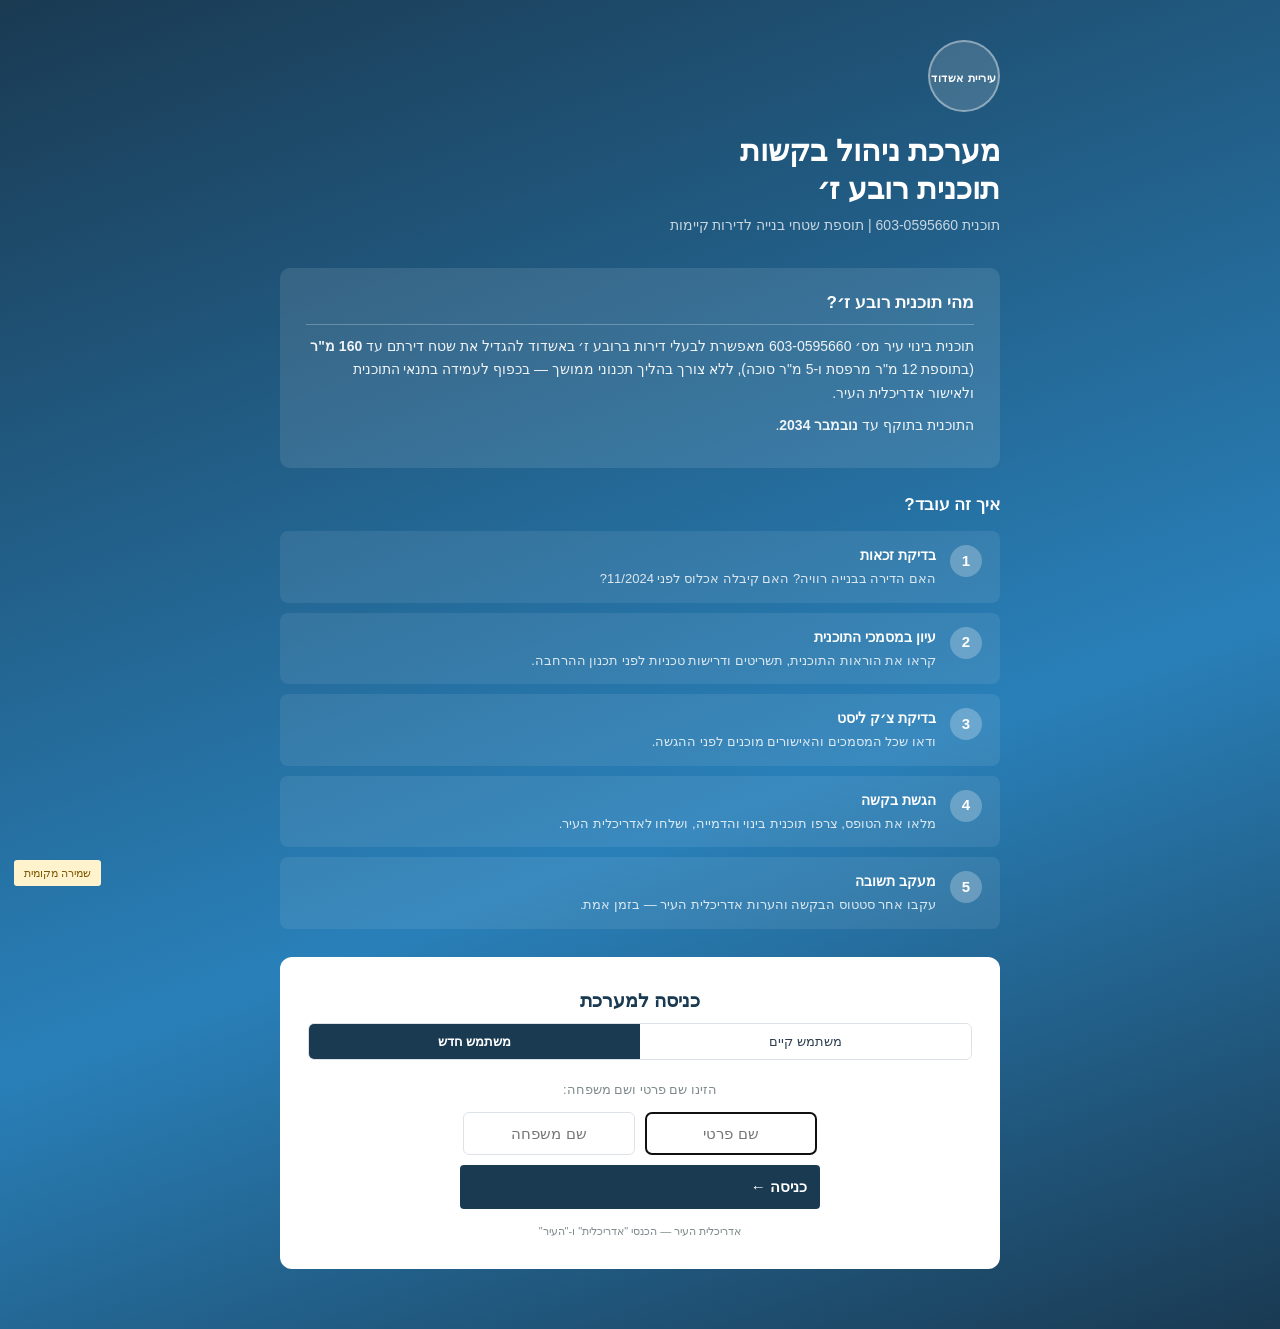
==== commit ca3b7b7c: "Fix JS syntax error: complete truncated template literal in renderSubmitterTrackerLegacyItem The fun" ====
--- a/app.html
+++ b/app.html
@@ -315,9 +315,9 @@
 
       <!-- TAB toggle -->
       <div style="display:flex;border:1px solid var(--border);border-radius:6px;overflow:hidden;margin-bottom:20px;">
-        <button id="tabExisting" onclick="showLoginTab('existing')"
+        <button type="button" id="tabExisting" onclick="showLoginTab('existing')"
           style="flex:1;padding:10px;border:none;background:var(--primary);color:white;font-size:13px;font-weight:600;cursor:pointer;">משתמש קיים</button>
-        <button id="tabNew" onclick="showLoginTab('new')"
+        <button type="button" id="tabNew" onclick="showLoginTab('new')"
           style="flex:1;padding:10px;border:none;background:white;color:var(--text-dark);font-size:13px;cursor:pointer;">משתמש חדש</button>
       </div>
 
@@ -329,7 +329,7 @@
           <option value="">— בחרו שם —</option>
         </select>
         <p id="landingErrorExisting" style="color:#c0392b;font-size:12px;margin-bottom:8px;display:none;">נא לבחור שם מהרשימה</p>
-        <button class="btn btn-primary" style="width:100%;max-width:360px;padding:13px;font-size:15px;"
+        <button type="button" class="btn btn-primary" style="width:100%;max-width:360px;padding:13px;font-size:15px;"
           onclick="landingEnterExisting()">כניסה ←</button>
       </div>
 
@@ -345,7 +345,7 @@
                  style="flex:1;min-width:130px;max-width:172px;padding:12px 14px;border:1px solid var(--border);border-radius:6px;font-size:15px;text-align:center;">
         </div>
         <p id="landingError" style="color:#c0392b;font-size:12px;margin-bottom:8px;display:none;">נא למלא שם פרטי ושם משפחה</p>
-        <button class="btn btn-primary" style="width:100%;max-width:360px;padding:13px;font-size:15px;"
+        <button type="button" class="btn btn-primary" style="width:100%;max-width:360px;padding:13px;font-size:15px;"
           onclick="landingEnter()">כניסה ←</button>
       </div>
 
@@ -961,9 +961,9 @@
 
 // ===== INIT =====
 document.addEventListener('DOMContentLoaded', function() {
-  initSupabase();
-  seedInitialData();
-  setupViewerEvents();
+  try { initSupabase(); } catch(e) { console.error('initSupabase:', e); }
+  try { seedInitialData(); } catch(e) { console.error('seedInitialData:', e); }
+  try { setupViewerEvents(); } catch(e) { console.error('setupViewerEvents:', e); }
 
   // If user already identified (session survived page reload), skip landing
   const savedName = sessionStorage.getItem('submitterName');
@@ -982,14 +982,14 @@
     }
   }
 
-  populateLandingDatalist();
-  renderNavTabs();
-  loadPersistentPageContent();
-  initializeChecklist();
-  initializeUploadZones();
-  loadRequests();
-  renderDocumentsPage();
-  updateSubmitterGreeting();
+  try { populateLandingDatalist(); } catch(e) { console.error('populateLandingDatalist:', e); }
+  try { renderNavTabs(); } catch(e) { console.error('renderNavTabs:', e); }
+  try { loadPersistentPageContent(); } catch(e) { console.error('loadPersistentPageContent:', e); }
+  try { initializeChecklist(); } catch(e) { console.error('initializeChecklist:', e); }
+  try { initializeUploadZones(); } catch(e) { console.error('initializeUploadZones:', e); }
+  try { loadRequests(); } catch(e) { console.error('loadRequests:', e); }
+  try { renderDocumentsPage(); } catch(e) { console.error('renderDocumentsPage:', e); }
+  try { updateSubmitterGreeting(); } catch(e) { console.error('updateSubmitterGreeting:', e); }
   setTimeout(() => { if (document.getElementById('map') && !map) initializeMap(); }, 150);
 });
 
@@ -1081,7 +1081,7 @@
       ];
 
   document.getElementById('navTabs').innerHTML = tabs.map(t =>
-    `<button class="${currentPage === t.id ? 'active' : ''}" onclick="goToPage('${t.id}')">${t.label}</button>`
+    ` <button class="${currentPage === t.id ? 'active' : ''}" onclick="goToPage('${t.id}')">${t.label}</button>`
   ).join('');
 
   const toolbar = document.getElementById('editorToolbar');
@@ -1226,8 +1226,8 @@
       ? `<img src="${file.data}" style="width:60px;height:44px;object-fit:cover;border-radius:3px;cursor:pointer;border:1px solid var(--border);" onclick="openImageFullscreen('${file.data}')">`
       : `<span style="font-size:20px;">📄</span>`;
     const openBtn = isImage
-      ? `<button class="btn btn-light btn-sm" onclick="openImageFullscreen('${file.data}')">צפה</button>`
-      : `<a class="btn btn-light btn-sm" href="${file.data}" target="_blank" download="${escapeHtml(file.name)}">פתח</a>`;
+      ? ` <button class="btn btn-light btn-sm" onclick="openImageFullscreen('${file.data}')">צפה</button>`
+      : ` <a class="btn btn-light btn-sm" href="${file.data}" target="_blank" download="${escapeHtml(file.name)}">פתח</a>`;
     return `
       <div class="doc-file-item">
         ${preview}
@@ -1354,12 +1354,12 @@
     tempUploads[type] = { name: file.name, type: file.type, data: src };
     zone.querySelector('.zone-prompt').style.display = 'none';
     content.style.display = 'block';
-    const removeBtn = `<button class="zone-remove" onclick="clearUploadZone('${type}')" title="הסר">×</button>`;
+    const removeBtn = ` <button class="zone-remove" onclick="clearUploadZone('${type}')" title="הסר">×</button>`;
     if (file.type.startsWith('image/')) {
       const escapedSrc = src.replace(/'/g, "\\'");
       content.innerHTML = removeBtn + `<img src="${src}" onclick="openImageFullscreen('${escapedSrc}')" style="cursor:pointer;">`;
     } else {
-      content.innerHTML = removeBtn + `<div class="file-display"><span class="file-icon">📄</span><span class="file-name">${escapeHtml(file.name)}</span><a href="${src}" target="_blank" class="btn btn-light btn-sm" onclick="event.stopPropagation()">פתח</a></div>`;
+      content.innerHTML = removeBtn + ` <div class="file-display"><span class="file-icon">📄</span><span class="file-name">${escapeHtml(file.name)}</span><a href="${src}" target="_blank" class="btn btn-light btn-sm" onclick="event.stopPropagation()">פתח</a></div>`;
     }
   };
   reader.onerror = () => alert('שגיאה בהעלאת הקובץ. נסה שוב.');
@@ -1626,9 +1626,9 @@
     if (req.id !== (latestByRoot[rootId] || req).id) return '';
     const canEdit = req.status !== 'approved';
     const editBtn = canEdit
-      ? `<button class="btn btn-light btn-sm" onclick="editRequest(${req.id})">ערוך</button>`
+      ? ` <button class="btn btn-light btn-sm" onclick="editRequest(${req.id})">ערוך</button>`
       : `<span style="font-size:11px;color:var(--green);font-weight:600;">אושר — נעול</span>`;
-    const vBadge = req.version > 1 ? `<span class="version-badge" style="margin-left:4px;">v${req.version}</span>` : '';
+    const vBadge = (req.version > 1) ? ('<span class="version-badge" style="margin-left:4px;">v' + req.version + '</span>') : '';
     const lastComment = req.comments && req.comments.length ? req.comments[req.comments.length-1].text : '—';
     return `<tr onclick="openSubmitterDetail(${req.id})" style="cursor:pointer;">
       <td>${vBadge}<strong>${escapeHtml(req.address)}</strong></td>
@@ -1684,7 +1684,7 @@
         <div style="margin-top:8px;">${commentsHtml}</div>
       </div>
       <div style="display:flex;gap:8px;flex-wrap:wrap;">
-        ${canEdit ? `<button class="btn btn-primary btn-sm" onclick="editRequest(${req.id})">ערוך ושלח גרסה מעודכנת ←</button>` : ''}
+        ${canEdit ? ` <button class="btn btn-primary btn-sm" onclick="editRequest(${req.id})">ערוך ושלח גרסה מעודכנת ←</button>` : ''}
         <button class="btn btn-light btn-sm" onclick="document.getElementById('submitterDetailPanel').innerHTML=''">סגור</button>
       </div>
     </div>`;
@@ -1734,7 +1734,7 @@
     if (req.id !== (latestByRoot[rootId] || req).id) return '';
     const chain = chains[rootId] || [req];
     const olderVersions = chain.slice(0, chain.length - 1);
-    const versionBadge = req.version > 1 ? `<span class="version-badge">v${req.version}</span>` : '';
+    const versionBadge = (req.version > 1) ? ('<span class="version-badge">v' + req.version + '</span>') : '';
     const olderHtml = olderVersions.length ? `
       <div class="version-tree">
         <div style="font-size:11px;color:var(--text-light);margin-bottom:4px;">גרסאות קודמות:</div>
@@ -1759,6 +1759,13 @@
             ${req.comments.map(c => `<div style="font-size:12px;color:#5d4037;margin-bottom:3px;">${escapeHtml(c.text)} <span style="color:var(--text-light);font-size:11px;">(${c.date})</span></div>`).join('')}
           </div>` : ''}
         <div style="margin-top:10px;display:flex;gap:8px;">
+          <button class="btn btn-light btn-sm" onclick="openSubmitterDetail(${req.id})">פרטים</button>
+          ${req.status !== 'approved' ? '<button class="btn btn-primary btn-sm" onclick="editRequest(' + req.id + ')">ערוך</button>' : ''}
+        </div>
+        ${olderHtml}
+      </div>`;
+}
+
 function filterRequests() {
   const search = (document.getElementById('searchInput') || {value:''}).value.toLowerCase();
   const filter = (document.getElementById('filterStatus') || {value:''}).value;
@@ -1788,18 +1795,21 @@
     return;
   }
   tbody.innerHTML = list.map((req, idx) => {
-    const vBadge = req.version > 1 ? `<span class="version-badge">v${req.version}</span>` : '';
+    const vBadge = (req.version > 1) ? ('<span class="version-badge">v' + req.version + '</span>') : '';
     const supersededStyle = req.superseded ? 'opacity:0.55;' : '';
-    return `
-      <tr class="row-${req.status}" style="${supersededStyle}">
-        <td>${String(idx + 1).padStart(3,'0')}</td>
-        <td>${vBadge}<strong>${req.address}</strong></td>
-        <td>${req.submitterName}</td>
-        <td>${req.applicantName || '—'}</td>
-        <td><span class="badge badge-${req.status}">${translateStatus(req.status)}</span></td>
-        <td>${req.createdAt}</td>
-        <td><button class="btn btn-light btn-sm" onclick="viewRequestDetails(${req.id})">פרטים</button></td>
-      </tr>`;
+    const rowClass = 'row-' + req.status;
+    const badgeClass = 'badge badge-' + req.status;
+    const num = String(idx + 1).padStart(3,'0');
+    const status = translateStatus(req.status);
+    return '<tr class="' + rowClass + '" style="' + supersededStyle + '">' +
+      '<td>' + num + '</td>' +
+      '<td>' + vBadge + '<strong>' + req.address + '</strong></td>' +
+      '<td>' + req.submitterName + '</td>' +
+      '<td>' + (req.applicantName || '—') + '</td>' +
+      '<td><span class="' + badgeClass + '">' + status + '</span></td>' +
+      '<td>' + req.createdAt + '</td>' +
+      '<td><button class="btn btn-light btn-sm" onclick="viewRequestDetails(' + req.id + ')">פרטים</button></td>' +
+      '</tr>';
   }).join('');
 }
 
@@ -1837,13 +1847,14 @@
   const seen = new Set();
   const unique = list.filter(r => { const k = r.submitterName + r.submitterEmail; if(seen.has(k)) return false; seen.add(k); return true; });
   if (!unique.length) { container.innerHTML = '<div style="color:var(--text-light);font-size:13px;">אין עורכים.</div>'; return; }
-  container.innerHTML = unique.map(req => `
-    <div class="editor-item">
-      <span class="editor-name">${req.submitterName}</span>
-      <span class="editor-meta">${req.submitterEmail || 'אין דוא"ל'}</span>
-      ${req.submitterEmail ? `<button class="btn btn-light editor-email-btn" onclick="openEmailPreview(${req.id})">מייל</button>` : ''}
-    </div>
-  `).join('');
+  container.innerHTML = unique.map(req => {
+    const emailBtn = req.submitterEmail ? '<button class="btn btn-light editor-email-btn" onclick="openEmailPreview(' + req.id + ')">מייל</button>' : '';
+    return '<div class="editor-item">' +
+      '<span class="editor-name">' + req.submitterName + '</span>' +
+      '<span class="editor-meta">' + (req.submitterEmail || 'אין דוא"ל') + '</span>' +
+      emailBtn +
+      '</div>';
+  }).join('');
 }
 
 function translateStatus(s) {
@@ -1901,12 +1912,12 @@
   zone.querySelector('.zone-prompt').style.display = 'none';
   content.style.display = 'block';
   const type = attachment.type || '';
-  const removeBtn = `<button class="zone-remove" onclick="clearUploadZone('${zoneId === 'planUpload' ? 'plan' : 'visualization'}')" title="הסר">×</button>`;
+  const removeBtn = ` <button class="zone-remove" onclick="clearUploadZone('${zoneId === 'planUpload' ? 'plan' : 'visualization'}')" title="הסר">×</button>`;
   if (type.startsWith('image/')) {
     const s = attachment.data.replace(/'/g,"\\'");
     content.innerHTML = removeBtn + `<img src="${attachment.data}" onclick="openImageFullscreen('${s}')" style="cursor:pointer;">`;
   } else {
-    content.innerHTML = removeBtn + `<div class="file-display"><span class="file-icon">📄</span><span class="file-name">${escapeHtml(attachment.name)}</span></div>`;
+    content.innerHTML = removeBtn + ` <div class="file-display"><span class="file-icon">📄</span><span class="file-name">${escapeHtml(attachment.name)}</span></div>`;
   }
 }
 
@@ -2027,7 +2038,7 @@
     ${filesHtml}
     ${checklistHtml}
 
-    ${missing.length ? `<div class="detail-section" style="border-right:3px solid #e67e22;">
+    ${missing.length ? ` <div class="detail-section" style="border-right:3px solid #e67e22;">
       <h4 style="color:var(--amber);">פריטים חסרים / לא מולאו (${missing.length})</h4>
       <ul style="margin-right:16px;">
         ${missing.map(i => `<li style="font-size:13px;margin-bottom:4px;">${escapeHtml(i.text)}${i.note ? ` — <em style="color:var(--text-light);">${escapeHtml(i.note)}</em>` : ''}</li>`).join('')}
@@ -2089,7 +2100,7 @@
     }
   }
   if (!items.length) return '';
-  return `<div class="detail-section"><h4>קבצים מצורפים</h4><div style="display:grid;gap:12px;">${items.join('')}</div></div>`;
+  return ` <div class="detail-section"><h4>קבצים מצורפים</h4><div style="display:grid;gap:12px;">${items.join('')}</div></div>`;
 }
 
 function buildChecklistHtml(req) {
@@ -2104,7 +2115,7 @@
       <td style="padding:6px 8px;font-size:12px;color:var(--text-light);">${item.note ? escapeHtml(item.note) : ''}</td>
     </tr>`;
   }).join('');
-  return `<div class="detail-section">
+  return ` <div class="detail-section">
     <h4>צ׳ק ליסט (${checked}/${total})</h4>
     <table style="width:100%;border-collapse:collapse;">
       <thead style="background:var(--light-bg);">
@@ -2522,8 +2533,9 @@
   const sel = document.getElementById('existingNameSelect');
   if (sel) {
     const prev = sel.value;
+    const esc = s => s.replace(/&/g,'&amp;').replace(/</g,'&lt;').replace(/>/g,'&gt;').replace(/"/g,'&quot;');
     sel.innerHTML = '<option value="">— בחרו שם —</option>' +
-      names.map(n => `<option value="${escapeHtml(n)}">${escapeHtml(n)}</option>`).join('');
+      names.map(n => `<option value="${esc(n)}">${esc(n)}</option>`).join('');
     if (prev) sel.value = prev;
   }
   // show correct tab based on whether names exist
@@ -2532,13 +2544,24 @@
 
 function showLoginTab(tab) {
   const isNew = tab === 'new';
-  document.getElementById('loginExisting').style.display = isNew ? 'none' : '';
-  document.getElementById('loginNew').style.display = isNew ? '' : 'none';
-  document.getElementById('tabExisting').style.background = isNew ? 'white' : 'var(--primary)';
-  document.getElementById('tabExisting').style.color = isNew ? 'var(--text-dark)' : 'white';
-  document.getElementById('tabNew').style.background = isNew ? 'var(--primary)' : 'white';
-  document.getElementById('tabNew').style.color = isNew ? 'white' : 'var(--text-dark)';
-  if (isNew) setTimeout(() => document.getElementById('landingFirstName').focus(), 50);
+  const elExisting = document.getElementById('loginExisting');
+  const elNew = document.getElementById('loginNew');
+  const btnExisting = document.getElementById('tabExisting');
+  const btnNew = document.getElementById('tabNew');
+  if (!elExisting || !elNew) return;
+  elExisting.style.display = isNew ? 'none' : 'block';
+  elNew.style.display = isNew ? 'block' : 'none';
+  if (btnExisting) {
+    btnExisting.style.background = isNew ? 'white' : 'var(--primary)';
+    btnExisting.style.color = isNew ? 'var(--text-dark)' : 'white';
+    btnExisting.style.fontWeight = isNew ? 'normal' : '600';
+  }
+  if (btnNew) {
+    btnNew.style.background = isNew ? 'var(--primary)' : 'white';
+    btnNew.style.color = isNew ? 'white' : 'var(--text-dark)';
+    btnNew.style.fontWeight = isNew ? '600' : 'normal';
+  }
+  if (isNew) setTimeout(() => { const f = document.getElementById('landingFirstName'); if(f) f.focus(); }, 50);
 }
 
 function landingEnterExisting() {
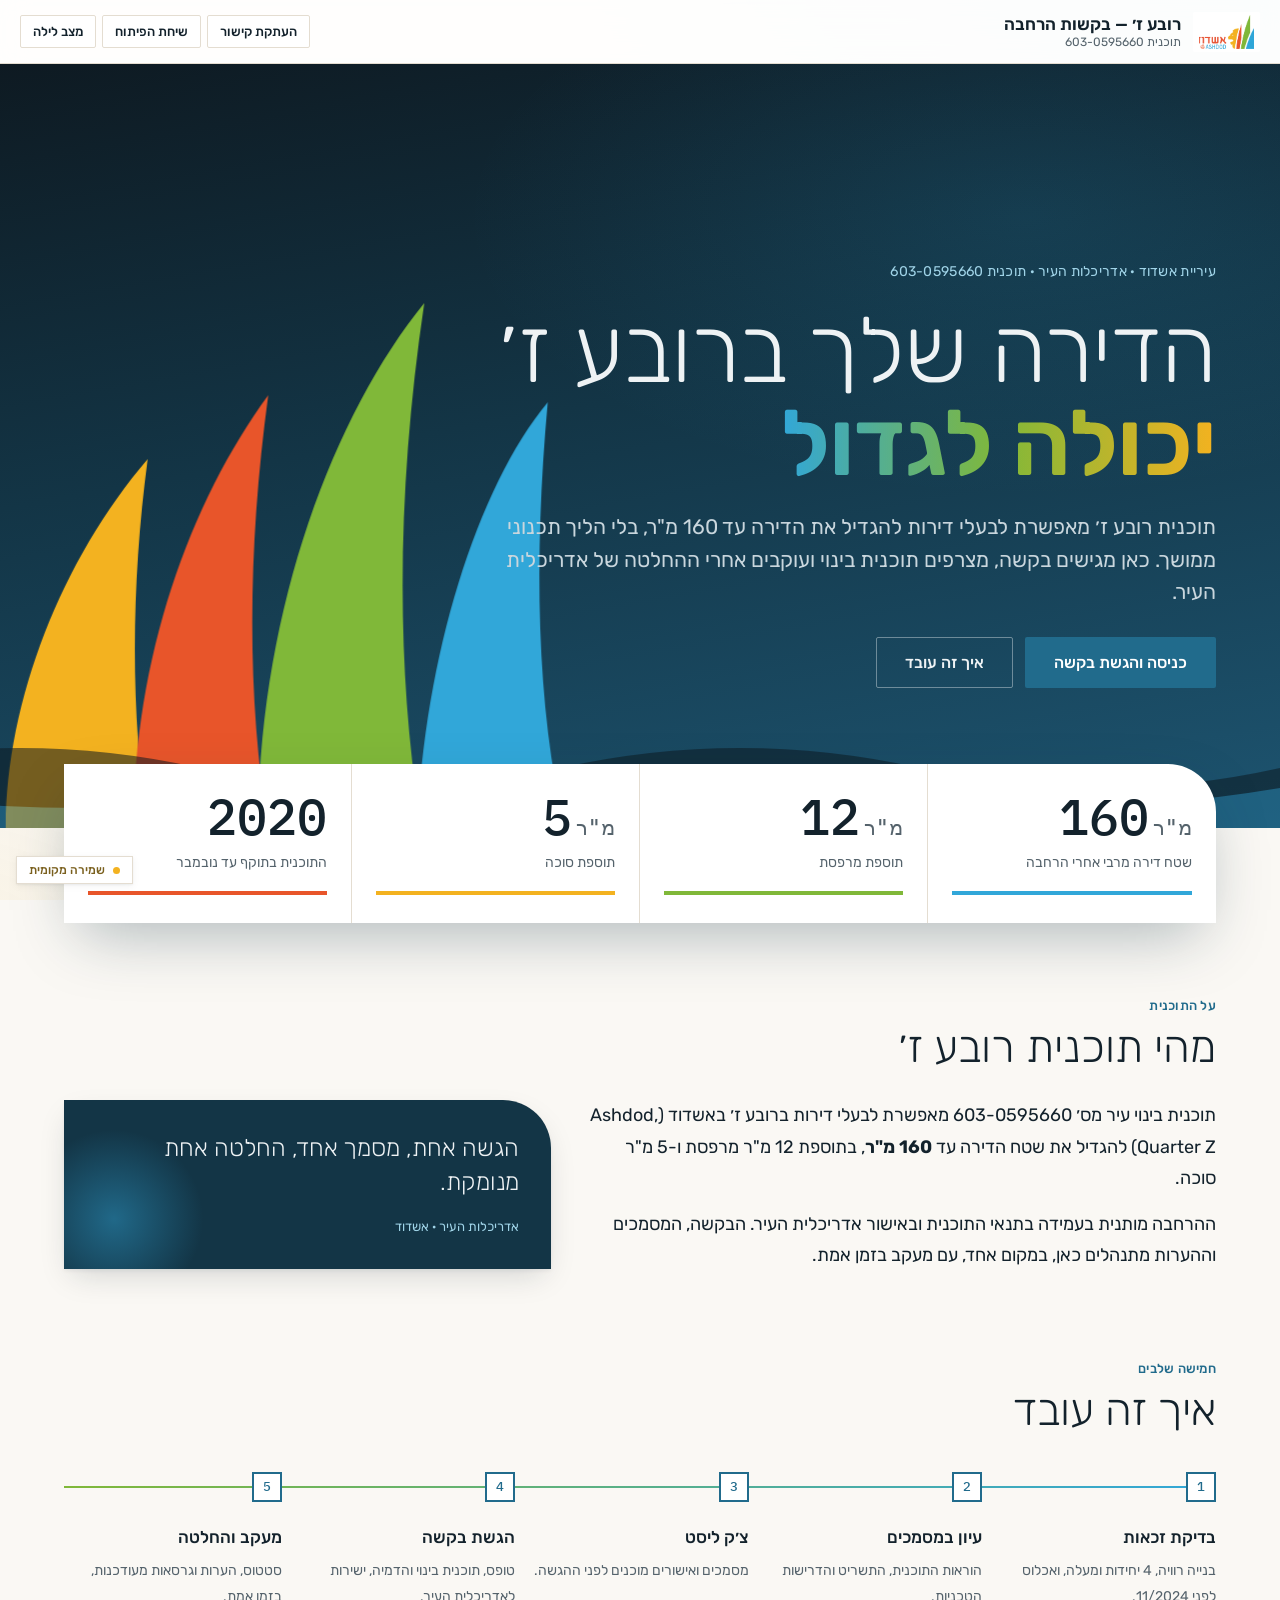
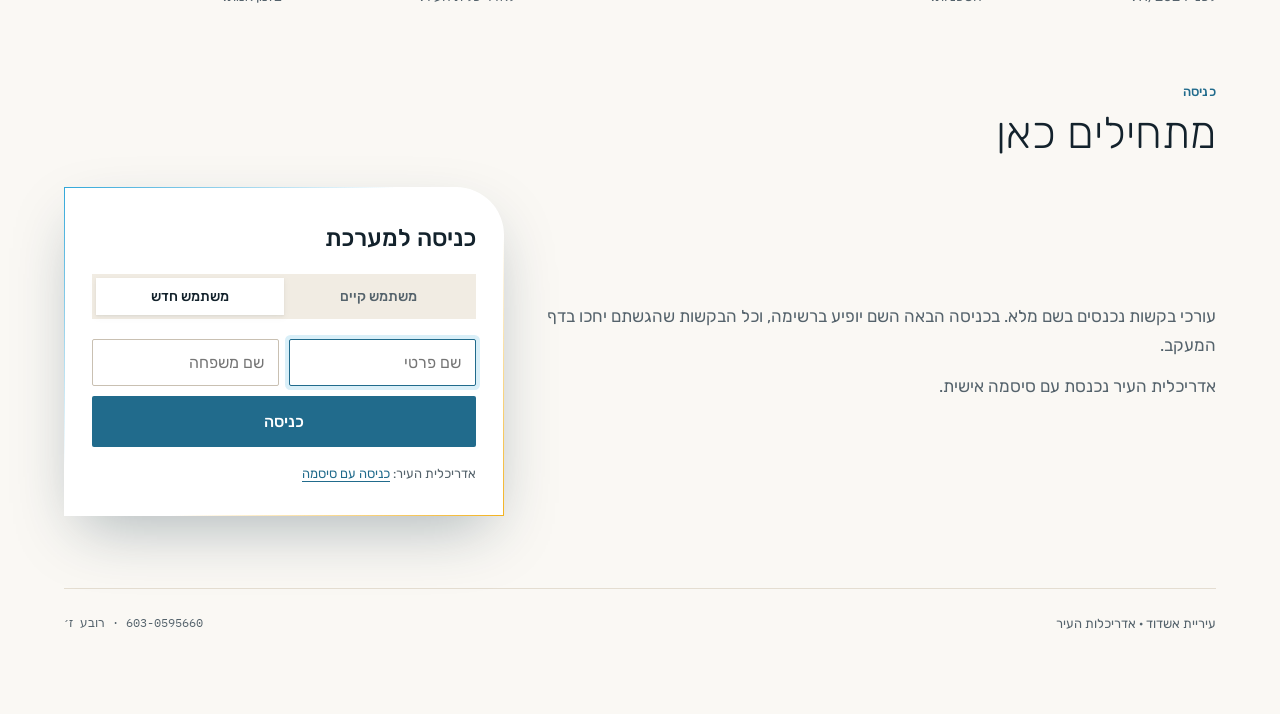
==== commit 6dcb6c9e: "Move ROVAZ data to shared ASHDODMAP project and redesign the app - Data now lives in ASHDODMAP under" ====
--- a/app.html
+++ b/app.html
@@ -2,2633 +2,11 @@
 <html lang="he" dir="rtl">
 <head>
 <meta charset="UTF-8">
-<meta name="viewport" content="width=device-width, initial-scale=1.0">
-<title>מערכת ניהול בקשות — רובע ז׳</title>
-<link rel="stylesheet" href="https://cdnjs.cloudflare.com/ajax/libs/leaflet/1.9.4/leaflet.min.css" />
-<script src="https://cdnjs.cloudflare.com/ajax/libs/leaflet/1.9.4/leaflet.min.js"></script>
-<script src="https://cdn.jsdelivr.net/npm/@supabase/supabase-js@2"></script>
-<style>
-*{margin:0;padding:0;box-sizing:border-box;}
-:root{
-  --primary:#1a3a52;
-  --accent:#2980b9;
-  --border:#dde2e8;
-  --light-bg:#f4f6f9;
-  --text-dark:#2c3e50;
-  --text-light:#7f8c8d;
-  --green:#155724;
-  --green-bg:#d4edda;
-  --amber:#7d5900;
-  --amber-bg:#fff3cd;
-  --red:#721c24;
-  --red-bg:#f8d7da;
-  --card-shadow:0 1px 3px rgba(0,0,0,0.08);
-}
-body{font-family:'Segoe UI',Tahoma,Geneva,Verdana,sans-serif;background:var(--light-bg);color:var(--text-dark);font-size:14px;line-height:1.5;}
-.container{max-width:1300px;margin:0 auto;padding:16px;}
-
-/* HEADER */
-header{background:var(--primary);color:white;padding:14px 20px;margin-bottom:18px;border-radius:4px;}
-header h1{font-size:20px;font-weight:600;}
-header p{font-size:12px;opacity:0.8;margin-top:2px;}
-
-/* ROLE SWITCH */
-.role-switch{display:flex;gap:8px;align-items:center;margin-bottom:12px;justify-content:center;}
-.role-switch label{font-weight:600;font-size:13px;}
-.role-switch button{padding:7px 18px;border:2px solid var(--border);background:white;cursor:pointer;border-radius:4px;font-size:13px;transition:all .2s;}
-.role-switch button.active{background:var(--primary);color:white;border-color:var(--primary);}
-
-/* NAV */
-.nav-tabs{display:flex;gap:4px;margin-bottom:16px;border-bottom:2px solid var(--border);flex-wrap:wrap;}
-.nav-tabs button{background:none;border:none;border-bottom:2px solid transparent;margin-bottom:-2px;padding:9px 18px;font-size:13px;cursor:pointer;color:var(--text-light);transition:all .2s;font-weight:500;}
-.nav-tabs button:hover{color:var(--primary);}
-.nav-tabs button.active{color:var(--primary);border-bottom-color:var(--primary);font-weight:600;}
-
-/* EDITOR TOOLBAR */
-.editor-toolbar-bar{display:flex;gap:8px;align-items:center;flex-wrap:wrap;background:white;border:1px solid var(--border);border-radius:4px;padding:10px 16px;margin-bottom:14px;}
-
-/* CARD */
-.card{background:white;padding:20px;border-radius:4px;box-shadow:var(--card-shadow);border:1px solid var(--border);margin-bottom:16px;}
-.card h2{font-size:17px;color:var(--primary);margin-bottom:16px;padding-bottom:10px;border-bottom:1px solid var(--border);}
-.card h3{font-size:15px;color:var(--text-dark);margin:16px 0 10px;}
-
-/* PAGE */
-.page{display:none;}.page.active{display:block;}
-.hidden{display:none!important;}
-
-/* FORMS */
-.form-group{margin-bottom:16px;}
-.form-group label{display:block;margin-bottom:5px;font-weight:600;font-size:13px;color:var(--text-dark);}
-.form-group input,.form-group textarea,.form-group select{
-  width:100%;padding:9px 11px;border:1px solid var(--border);border-radius:4px;font-size:13px;font-family:inherit;direction:rtl;background:white;
-}
-.form-group textarea{resize:vertical;min-height:80px;}
-.form-group input:focus,.form-group textarea:focus,.form-group select:focus{outline:none;border-color:var(--accent);box-shadow:0 0 0 2px rgba(41,128,185,.12);}
-.form-row{display:grid;grid-template-columns:1fr 1fr;gap:12px;}
-
-/* BUTTONS */
-.btn{padding:8px 18px;border:none;border-radius:4px;cursor:pointer;font-size:13px;font-weight:600;transition:all .2s;display:inline-flex;align-items:center;gap:6px;}
-.btn-primary{background:var(--primary);color:white;}
-.btn-primary:hover{background:#0f2436;}
-.btn-success{background:#1a7340;color:white;}
-.btn-success:hover{background:#145c34;}
-.btn-warning{background:#e67e22;color:white;}
-.btn-warning:hover{background:#ca6f1e;}
-.btn-danger{background:#c0392b;color:white;}
-.btn-danger:hover{background:#a93226;}
-.btn-light{background:white;color:var(--text-dark);border:1px solid var(--border);}
-.btn-light:hover{background:var(--light-bg);}
-.btn-sm{padding:5px 12px;font-size:12px;}
-
-/* STATUS BADGES — traffic light */
-.badge{display:inline-block;padding:3px 10px;border-radius:3px;font-size:12px;font-weight:700;}
-.badge-pending{background:var(--amber-bg);color:var(--amber);}
-.badge-approved{background:var(--green-bg);color:var(--green);}
-.badge-rejected{background:var(--red-bg);color:var(--red);}
-
-/* TABLE */
-.table-wrapper{overflow-x:auto;border:1px solid var(--border);border-radius:4px;}
-table{width:100%;border-collapse:collapse;min-width:600px;}
-thead{background:var(--primary);color:white;}
-th{padding:10px 12px;text-align:right;font-size:13px;font-weight:600;}
-td{padding:9px 12px;border-bottom:1px solid var(--border);font-size:13px;}
-tbody tr:hover{background:var(--light-bg);}
-tbody tr.row-pending td:first-child{border-right:3px solid #e67e22;}
-tbody tr.row-approved td:first-child{border-right:3px solid #1a7340;}
-tbody tr.row-rejected td:first-child{border-right:3px solid #c0392b;}
-th.sortable{cursor:pointer;user-select:none;}
-th.sorted-asc::after{content:' ▲';font-size:10px;}
-th.sorted-desc::after{content:' ▼';font-size:10px;}
-
-/* MAP */
-#map{width:100%;height:460px;border-radius:4px;border:1px solid var(--border);}
-
-/* UPLOAD ZONE */
-.upload-zone{border:2px dashed var(--accent);border-radius:4px;cursor:pointer;transition:all .2s;background:#fafbfc;min-height:80px;position:relative;overflow:hidden;}
-.upload-zone:hover{background:#f0f8ff;border-color:var(--primary);}
-.upload-zone .zone-prompt{padding:24px;text-align:center;}
-.upload-zone .zone-prompt p{color:var(--text-dark);margin-bottom:4px;font-size:13px;}
-.upload-zone .zone-prompt small{color:var(--text-light);font-size:11px;}
-.upload-zone .zone-content{position:relative;}
-.upload-zone .zone-content img{width:100%;max-height:220px;object-fit:cover;display:block;}
-.upload-zone .zone-content .file-display{padding:14px 16px;display:flex;align-items:center;gap:12px;background:#f9f9f9;}
-.upload-zone .zone-content .file-display .file-icon{font-size:22px;}
-.upload-zone .zone-content .file-display .file-name{flex:1;font-size:13px;color:var(--text-dark);word-break:break-all;}
-.zone-remove{position:absolute;top:6px;left:6px;width:22px;height:22px;border-radius:50%;border:none;background:rgba(0,0,0,.55);color:white;font-size:13px;cursor:pointer;display:flex;align-items:center;justify-content:center;z-index:5;}
-.zone-remove:hover{background:rgba(0,0,0,.75);}
-
-/* CHECKLIST */
-.checklist{list-style:none;}
-.checklist-item{padding:10px 12px;margin-bottom:8px;background:white;border:1px solid var(--border);border-radius:4px;border-right:3px solid var(--accent);}
-.checklist-item.checked{border-right-color:#1a7340;background:#fafffe;}
-.checklist-item .item-row{display:flex;align-items:flex-start;gap:10px;}
-.checklist-item input[type="checkbox"]{width:16px;height:16px;margin-top:2px;flex-shrink:0;cursor:pointer;}
-.checklist-item label{cursor:pointer;flex:1;font-size:13px;}
-.checklist-item.checked label{color:#155724;}
-.checklist-note-input{margin-top:6px;margin-right:26px;width:calc(100% - 26px);padding:5px 8px;border:1px solid #e0e0e0;border-radius:3px;font-size:12px;color:var(--text-light);background:#fafafa;}
-.checklist-note-input:focus{outline:none;border-color:var(--accent);background:white;}
-
-/* ALERTS */
-.alert{padding:10px 14px;border-radius:4px;margin-bottom:14px;font-size:13px;border-right:4px solid;}
-.alert-info{background:#d1ecf1;color:#0c5460;border-right-color:#17a2b8;}
-.alert-success{background:var(--green-bg);color:var(--green);border-right-color:#1a7340;}
-.alert-warning{background:var(--amber-bg);color:var(--amber);border-right-color:#e67e22;}
-.alert-danger{background:var(--red-bg);color:var(--red);border-right-color:#c0392b;}
-
-/* PROGRESS */
-.progress-bar{background:var(--border);height:6px;border-radius:3px;overflow:hidden;margin-bottom:6px;}
-.progress-bar-fill{background:#1a7340;height:100%;transition:width .3s;}
-
-/* MODAL */
-.modal{display:none;position:fixed;z-index:1000;inset:0;background:rgba(0,0,0,.4);}
-.modal.active{display:flex;align-items:center;justify-content:center;}
-.modal-content{background:white;padding:28px;border-radius:4px;box-shadow:0 4px 20px rgba(0,0,0,.25);max-width:580px;width:90%;max-height:88vh;overflow-y:auto;}
-.modal-header{display:flex;justify-content:space-between;align-items:center;margin-bottom:16px;border-bottom:1px solid var(--border);padding-bottom:12px;}
-.modal-header h2{font-size:16px;color:var(--primary);}
-.modal-close{background:none;border:none;font-size:22px;cursor:pointer;color:var(--text-light);line-height:1;}
-.modal-close:hover{color:var(--text-dark);}
-.modal-actions{display:flex;gap:8px;flex-wrap:wrap;margin-top:14px;}
-
-/* IMAGE VIEWER */
-.full-screen-modal{display:none;position:fixed;inset:0;z-index:1100;background:rgba(0,0,0,.88);align-items:center;justify-content:center;padding:20px;}
-.full-screen-modal.active{display:flex;}
-.viewer-card{width:100%;max-width:1100px;max-height:95vh;display:flex;flex-direction:column;position:relative;}
-.viewer-close{position:absolute;top:14px;right:14px;width:36px;height:36px;border-radius:50%;border:none;background:rgba(255,255,255,.9);font-size:20px;cursor:pointer;z-index:5;}
-.viewer-actions{position:absolute;top:14px;left:14px;display:flex;gap:6px;z-index:5;}
-.viewer-actions button{border:none;padding:7px 12px;border-radius:4px;background:rgba(255,255,255,.9);cursor:pointer;font-size:13px;}
-.viewer-image-wrapper{overflow:hidden;flex:1;display:flex;align-items:center;justify-content:center;border-radius:6px;}
-.viewer-image{max-width:100%;max-height:100%;transform-origin:center;cursor:grab;user-select:none;}
-.viewer-image:active{cursor:grabbing;}
-
-/* LOCATION OPTIONS */
-.location-option{margin-bottom:10px;padding:10px 12px;border:1px solid var(--border);border-radius:4px;background:#fcfcfc;}
-.location-option label{display:flex;gap:10px;align-items:flex-start;cursor:pointer;font-size:13px;}
-.location-option strong{display:block;margin-bottom:2px;}
-
-/* DOCUMENTS PAGE */
-.docs-section{margin-bottom:20px;}
-.docs-toolbar{display:flex;gap:8px;flex-wrap:wrap;margin-bottom:16px;}
-.doc-link-item,.doc-file-item,.doc-note-item{display:flex;align-items:center;gap:10px;padding:10px 12px;border:1px solid var(--border);border-radius:4px;margin-bottom:8px;background:white;}
-.doc-link-item a{color:var(--accent);text-decoration:none;flex:1;font-size:13px;}
-.doc-link-item a:hover{text-decoration:underline;}
-.doc-note-item{flex-direction:column;align-items:flex-start;}
-.doc-note-item .note-text{font-size:13px;color:var(--text-dark);}
-.doc-note-item .note-meta{font-size:11px;color:var(--text-light);margin-top:3px;}
-.doc-empty{color:var(--text-light);font-size:13px;padding:12px 0;}
-.add-link-form{background:var(--light-bg);border:1px solid var(--border);border-radius:4px;padding:14px;margin-bottom:12px;}
-.add-link-form input{margin-bottom:8px;}
-
-/* DETAIL PAGE */
-.detail-section{background:var(--light-bg);border:1px solid var(--border);border-radius:4px;padding:14px;margin-bottom:14px;}
-.detail-section h4{font-size:13px;font-weight:700;color:var(--primary);margin-bottom:10px;}
-.detail-row{display:flex;gap:6px;margin-bottom:6px;font-size:13px;}
-.detail-row strong{min-width:100px;flex-shrink:0;}
-.comment-item{background:white;border:1px solid var(--border);border-radius:4px;padding:10px 12px;margin-bottom:8px;border-right:3px solid var(--accent);}
-.comment-item .comment-text{font-size:13px;}
-.comment-item .comment-date{font-size:11px;color:var(--text-light);margin-top:4px;}
-.summary-textarea{width:100%;min-height:180px;padding:12px;border:1px solid var(--border);border-radius:4px;font-size:13px;font-family:inherit;direction:rtl;resize:vertical;line-height:1.7;}
-.summary-textarea:focus{outline:none;border-color:var(--accent);}
-
-/* TRACKER */
-.tracker-item{background:white;border:1px solid var(--border);border-radius:4px;padding:14px;margin-bottom:12px;}
-.tracker-item .tracker-header{display:flex;justify-content:space-between;align-items:center;margin-bottom:8px;}
-.success-banner{background:var(--green-bg);color:var(--green);border:1px solid #c3e6cb;border-radius:4px;padding:14px 18px;margin-bottom:14px;font-weight:600;font-size:14px;text-align:center;}
-
-/* EDITOR INLINE */
-.editable-active [data-editable]{outline:2px dashed rgba(41,128,185,.5);position:relative;}
-.editable-active [data-editable]:hover{background:rgba(41,128,185,.04);}
-.editable-list-controls{display:inline-flex;gap:4px;margin-bottom:8px;}
-.editable-list-controls button{width:28px;height:28px;padding:0;border-radius:50%;border:1px solid var(--border);background:white;color:var(--primary);cursor:pointer;font-size:14px;}
-
-/* EDITOR PANEL */
-.editor-panel{margin-top:18px;background:#fffdf0;border:1px solid #f0e6c0;border-radius:4px;padding:14px;}
-.editor-list{display:grid;gap:8px;}
-.editor-item{display:flex;justify-content:space-between;align-items:center;gap:10px;padding:10px 12px;background:white;border:1px solid var(--border);border-radius:4px;font-size:13px;}
-.editor-item .editor-name{font-weight:600;color:var(--primary);}
-.editor-item .editor-meta{color:var(--text-light);}
-.editor-item .editor-email-btn{padding:4px 10px;font-size:12px;}
-
-/* VERSION HISTORY */
-.version-badge{display:inline-block;padding:2px 7px;border-radius:3px;font-size:11px;font-weight:700;background:#e8f0fe;color:#1a56db;margin-right:6px;}
-.version-tree{margin-top:10px;border-top:1px solid var(--border);padding-top:8px;}
-.version-tree-item{display:flex;align-items:center;gap:8px;padding:6px 8px 6px 0;font-size:12px;color:var(--text-light);cursor:pointer;border-radius:3px;}
-.version-tree-item:hover{background:var(--light-bg);}
-.version-tree-item .vt-line{width:20px;height:1px;background:var(--border);flex-shrink:0;}
-.version-tree-item .vt-dot{width:8px;height:8px;border-radius:50%;background:var(--border);flex-shrink:0;}
-.editing-form-banner{background:#fff9e6;border:1px solid #f0d060;border-radius:4px;padding:10px 14px;margin-bottom:14px;font-size:13px;display:flex;align-items:center;gap:8px;}
-
-/* SUPABASE STATUS */
-.db-status{position:fixed;bottom:14px;left:14px;padding:5px 10px;border-radius:3px;font-size:11px;z-index:900;pointer-events:none;}
-.db-status.local{background:#fff3cd;color:#7d5900;}
-.db-status.cloud{background:#d4edda;color:#155724;}
-
-/* FOOTER */
-footer{text-align:center;padding:16px;color:var(--text-light);margin-top:20px;border-top:1px solid var(--border);font-size:12px;}
-
-/* LANDING PAGE */
-#landingScreen{min-height:100vh;background:linear-gradient(160deg,#1a3a52 0%,#2980b9 60%,#1a3a52 100%);display:flex;align-items:flex-start;justify-content:center;padding:40px 16px 60px;}
-.landing-wrap{width:100%;max-width:720px;color:white;}
-.landing-emblem{display:inline-block;background:rgba(255,255,255,0.15);border:2px solid rgba(255,255,255,0.4);border-radius:50%;width:72px;height:72px;line-height:72px;text-align:center;font-size:11px;font-weight:700;letter-spacing:0.5px;margin-bottom:20px;}
-.landing-title{font-size:30px;font-weight:700;line-height:1.25;margin-bottom:8px;}
-.landing-sub{font-size:14px;opacity:0.75;margin-bottom:32px;}
-.landing-about{background:rgba(255,255,255,0.1);border-radius:10px;padding:22px 26px;margin-bottom:24px;}
-.landing-about h2{font-size:17px;font-weight:700;margin-bottom:10px;border-bottom:1px solid rgba(255,255,255,0.25);padding-bottom:8px;}
-.landing-about p{font-size:14px;line-height:1.7;opacity:0.92;margin-bottom:8px;}
-.landing-steps{margin-bottom:28px;}
-.landing-steps h2{font-size:17px;font-weight:700;margin-bottom:14px;}
-.landing-steps-grid{display:flex;flex-direction:column;gap:10px;}
-.landing-step{display:flex;align-items:flex-start;gap:14px;background:rgba(255,255,255,0.08);border-radius:8px;padding:14px 18px;}
-.step-num{width:32px;height:32px;min-width:32px;background:rgba(255,255,255,0.25);border-radius:50%;display:flex;align-items:center;justify-content:center;font-weight:700;font-size:15px;}
-.step-body{display:flex;flex-direction:column;gap:3px;}
-.step-body strong{font-size:14px;}
-.step-body span{font-size:13px;opacity:0.82;}
-.landing-login-card{background:white;color:var(--text-dark);border-radius:12px;padding:30px 28px;text-align:center;}
-.landing-login-card h2{color:var(--primary);font-size:19px;margin-bottom:8px;}
-
-@media(max-width:768px){
-  .form-row{grid-template-columns:1fr;}
-  .nav-tabs{flex-direction:column;}
-  header h1{font-size:16px;}
-  .landing-title{font-size:22px;}
-  #landingScreen{padding:24px 12px 40px;}
-}
-</style>
+<title>רובע ז׳ — מעבר לכתובת החדשה</title>
+<meta http-equiv="refresh" content="0; url=index.html">
+<script>location.replace('index.html' + location.hash);</script>
 </head>
 <body>
-<div id="landingScreen">
-  <div class="landing-wrap">
-    <div class="landing-logo">
-      <div class="landing-emblem">עיריית אשדוד</div>
-    </div>
-    <h1 class="landing-title">מערכת ניהול בקשות<br>תוכנית רובע ז׳</h1>
-    <p class="landing-sub">תוכנית 603-0595660 | תוספת שטחי בנייה לדירות קיימות</p>
-
-    <div class="landing-about">
-      <h2>מהי תוכנית רובע ז׳?</h2>
-      <p>תוכנית בינוי עיר מס׳ 603-0595660 מאפשרת לבעלי דירות ברובע ז׳ באשדוד להגדיל את שטח דירתם עד <strong>160 מ"ר</strong> (בתוספת 12 מ"ר מרפסת ו-5 מ"ר סוכה), ללא צורך בהליך תכנוני ממושך — בכפוף לעמידה בתנאי התוכנית ולאישור אדריכלית העיר.</p>
-      <p>התוכנית בתוקף עד <strong>נובמבר 2034</strong>.</p>
-    </div>
-
-    <div class="landing-steps">
-      <h2>איך זה עובד?</h2>
-      <div class="landing-steps-grid">
-        <div class="landing-step">
-          <div class="step-num">1</div>
-          <div class="step-body">
-            <strong>בדיקת זכאות</strong>
-            <span>האם הדירה בבנייה רוויה? האם קיבלה אכלוס לפני 11/2024?</span>
-          </div>
-        </div>
-        <div class="landing-step">
-          <div class="step-num">2</div>
-          <div class="step-body">
-            <strong>עיון במסמכי התוכנית</strong>
-            <span>קראו את הוראות התוכנית, תשריטים ודרישות טכניות לפני תכנון ההרחבה.</span>
-          </div>
-        </div>
-        <div class="landing-step">
-          <div class="step-num">3</div>
-          <div class="step-body">
-            <strong>בדיקת צ׳ק ליסט</strong>
-            <span>ודאו שכל המסמכים והאישורים מוכנים לפני ההגשה.</span>
-          </div>
-        </div>
-        <div class="landing-step">
-          <div class="step-num">4</div>
-          <div class="step-body">
-            <strong>הגשת בקשה</strong>
-            <span>מלאו את הטופס, צרפו תוכנית בינוי והדמייה, ושלחו לאדריכלית העיר.</span>
-          </div>
-        </div>
-        <div class="landing-step">
-          <div class="step-num">5</div>
-          <div class="step-body">
-            <strong>מעקב תשובה</strong>
-            <span>עקבו אחר סטטוס הבקשה והערות אדריכלית העיר — בזמן אמת.</span>
-          </div>
-        </div>
-      </div>
-    </div>
-
-    <div class="landing-login-card">
-      <h2>כניסה למערכת</h2>
-
-      <!-- TAB toggle -->
-      <div style="display:flex;border:1px solid var(--border);border-radius:6px;overflow:hidden;margin-bottom:20px;">
-        <button type="button" id="tabExisting" onclick="showLoginTab('existing')"
-          style="flex:1;padding:10px;border:none;background:var(--primary);color:white;font-size:13px;font-weight:600;cursor:pointer;">משתמש קיים</button>
-        <button type="button" id="tabNew" onclick="showLoginTab('new')"
-          style="flex:1;padding:10px;border:none;background:white;color:var(--text-dark);font-size:13px;cursor:pointer;">משתמש חדש</button>
-      </div>
-
-      <!-- EXISTING USER -->
-      <div id="loginExisting">
-        <p style="font-size:13px;color:var(--text-light);margin-bottom:12px;">בחרו את שמכם מהרשימה:</p>
-        <select id="existingNameSelect"
-          style="width:100%;max-width:360px;padding:12px 14px;border:1px solid var(--border);border-radius:6px;font-size:15px;margin-bottom:10px;">
-          <option value="">— בחרו שם —</option>
-        </select>
-        <p id="landingErrorExisting" style="color:#c0392b;font-size:12px;margin-bottom:8px;display:none;">נא לבחור שם מהרשימה</p>
-        <button type="button" class="btn btn-primary" style="width:100%;max-width:360px;padding:13px;font-size:15px;"
-          onclick="landingEnterExisting()">כניסה ←</button>
-      </div>
-
-      <!-- NEW USER -->
-      <div id="loginNew" style="display:none;">
-        <p style="font-size:13px;color:var(--text-light);margin-bottom:12px;">הזינו שם פרטי ושם משפחה:</p>
-        <div style="display:flex;gap:10px;flex-wrap:wrap;justify-content:center;margin-bottom:10px;">
-          <input type="text" id="landingFirstName" placeholder="שם פרטי" autocomplete="given-name"
-                 onkeydown="if(event.key==='Enter') document.getElementById('landingLastName').focus()"
-                 style="flex:1;min-width:130px;max-width:172px;padding:12px 14px;border:1px solid var(--border);border-radius:6px;font-size:15px;text-align:center;">
-          <input type="text" id="landingLastName" placeholder="שם משפחה" autocomplete="family-name"
-                 onkeydown="if(event.key==='Enter') landingEnter()"
-                 style="flex:1;min-width:130px;max-width:172px;padding:12px 14px;border:1px solid var(--border);border-radius:6px;font-size:15px;text-align:center;">
-        </div>
-        <p id="landingError" style="color:#c0392b;font-size:12px;margin-bottom:8px;display:none;">נא למלא שם פרטי ושם משפחה</p>
-        <button type="button" class="btn btn-primary" style="width:100%;max-width:360px;padding:13px;font-size:15px;"
-          onclick="landingEnter()">כניסה ←</button>
-      </div>
-
-      <p style="font-size:11px;color:var(--text-light);margin-top:14px;">אדריכלית העיר — הכנסי "אדריכלית" ו-"העיר"</p>
-      <!-- hidden datalists kept for JS compat -->
-      <datalist id="firstNameList"></datalist>
-      <datalist id="lastNameList"></datalist>
-    </div>
-  </div>
-</div>
-
-<div id="appShell" style="display:none;">
-<div class="container">
-
-<!-- HEADER -->
-<header>
-  <div style="display:flex;justify-content:space-between;align-items:center;flex-wrap:wrap;gap:8px;">
-    <div>
-      <h1 data-edit-key="headerTitle">מערכת ניהול בקשות — תוכנית רובע ז׳</h1>
-      <p data-edit-key="headerSubtitle">עיריית אשדוד | תוכנית 603-0595660 | תוספת שטחי בנייה לדירות קיימות</p>
-    </div>
-    <div style="display:flex;align-items:center;gap:10px;flex-wrap:wrap;">
-      <span id="submitterGreeting" style="font-size:13px;opacity:0.85;display:none;"></span>
-      <button id="submitterLogoutBtn" class="btn btn-light btn-sm hidden" onclick="goBackToLanding()" style="font-size:12px;">יציאה ↩</button>
-      <button id="logoutBtn" class="btn btn-light btn-sm hidden" onclick="logoutReviewer()" style="font-size:12px;">יציאה ↩</button>
-    </div>
-  </div>
-</header>
-
-<!-- ROLE SWITCH (reviewer switch — submitters don't see this) -->
-<div id="roleSwitchBar" style="display:none;">
-  <div class="role-switch">
-    <label>תפקיד:</label>
-    <button id="roleSubmitter" onclick="switchRole('submitter')">עורך בקשה</button>
-    <button id="roleReviewer" class="active" onclick="switchRole('reviewer')">אדריכלית העיר</button>
-  </div>
-</div>
-
-<!-- NAVIGATION -->
-<div class="nav-tabs" id="navTabs"></div>
-
-<!-- EDITOR TOOLBAR (reviewer only) -->
-<div id="editorToolbar" class="editor-toolbar-bar hidden">
-  <strong style="color:var(--primary);font-size:13px;">מצב עריכה:</strong>
-  <button class="btn btn-light btn-sm" id="toggleEditBtn" onclick="toggleReviewerEdit()">הפעל עריכה</button>
-  <button class="btn btn-success btn-sm hidden" id="saveEditsBtn" onclick="savePageEdits()">שמור שינויים</button>
-  <button class="btn btn-danger btn-sm hidden" id="cancelEditsBtn" onclick="cancelPageEdits()">בטל</button>
-  <span id="editModeHint" style="color:var(--text-light);font-size:12px;">ניתן לשנות טקסטים, להוסיף ולמחוק שורות.</span>
-</div>
-
-<!-- PAGES -->
-<div id="pagesContainer">
-
-  <!-- ===== DOCUMENTS (first) ===== -->
-  <div id="submitterDocuments" class="page">
-    <div class="card">
-      <h2>מסמכי התוכנית</h2>
-
-      <div class="docs-toolbar">
-        <button class="btn btn-primary btn-sm" onclick="showAddLinkForm()">+ הוסף קישור</button>
-        <button class="btn btn-primary btn-sm" onclick="document.getElementById('docFileInput').click()">+ העלה מסמך</button>
-        <input type="file" id="docFileInput" accept="*/*" multiple style="display:none" onchange="handleDocFileUpload(this.files)">
-      </div>
-
-      <!-- Add link form (hidden by default) -->
-      <div id="addLinkForm" class="add-link-form hidden">
-        <div class="form-group" style="margin-bottom:8px;">
-          <label>כותרת הקישור</label>
-          <input type="text" id="newLinkTitle" placeholder="למשל: תשריט התוכנית">
-        </div>
-        <div class="form-group" style="margin-bottom:10px;">
-          <label>כתובת URL</label>
-          <input type="url" id="newLinkUrl" placeholder="https://...">
-        </div>
-        <div style="display:flex;gap:8px;">
-          <button class="btn btn-success btn-sm" onclick="saveNewLink()">שמור קישור</button>
-          <button class="btn btn-light btn-sm" onclick="hideAddLinkForm()">ביטול</button>
-        </div>
-      </div>
-
-      <!-- Links -->
-      <div class="docs-section">
-        <h3>קישורים</h3>
-        <div id="docLinksList"></div>
-      </div>
-
-      <!-- Files -->
-      <div class="docs-section">
-        <h3>קבצים מצורפים</h3>
-        <div id="docFilesList"></div>
-      </div>
-
-      <!-- Notes -->
-      <div class="docs-section">
-        <h3>הערות</h3>
-        <div id="docNotesList"></div>
-        <div style="margin-top:10px;">
-          <textarea id="docNewNoteText" class="form-group" style="width:100%;min-height:70px;padding:9px;border:1px solid var(--border);border-radius:4px;font-family:inherit;font-size:13px;direction:rtl;" placeholder="הוסף הערה..."></textarea>
-          <button class="btn btn-primary btn-sm" style="margin-top:6px;" onclick="saveDocNote()">שמור הערה</button>
-        </div>
-      </div>
-      <div style="margin-top:20px;display:flex;gap:10px;flex-wrap:wrap;">
-        <button class="btn btn-light" onclick="goToPage('submitterInstructions')">← חזור להנחיות</button>
-        <button class="btn btn-primary" onclick="goToPage('submitterChecklist')">המשך לצ׳ק ליסט ←</button>
-      </div>
-    </div>
-  </div>
-
-  <!-- ===== INSTRUCTIONS ===== -->
-  <div id="submitterInstructions" class="page active">
-    <div class="card">
-      <h2 data-edit-key="instructionsTitle">הנחיות הגשת בקשה</h2>
-      <div class="alert alert-info"><strong>חשוב:</strong> כל הבקשות להרחבת דירה ברובע ז׳ חייבות לעמוד בתנאים המפורטים בהוראות התוכנית.</div>
-      <div data-edit-key="submissionInstructions">
-        <h3 data-edit-key="submissionInstructionsTitle">שלבי הגשה:</h3>
-        <ol data-edit-list id="instructionsList" style="margin-right:20px;margin-bottom:14px;">
-          <li data-edit-key="instruction1" style="margin-bottom:6px;"><strong>בדקו זכאות:</strong> בנייה רוויה (4+ יחידות)? אישור אכלוס לפני 11/2024?</li>
-          <li data-edit-key="instruction2" style="margin-bottom:6px;"><strong>מדדו זכויות:</strong> מקסימום 160 מ"ר + 12 מ"ר מרפסת + 5 מ"ר סוכה.</li>
-          <li data-edit-key="instruction3" style="margin-bottom:6px;"><strong>תכננו הרחבה:</strong> עיצוב, קווי בניין, חומרי גמר.</li>
-          <li data-edit-key="instruction4" style="margin-bottom:6px;"><strong>הכינו תוכנית בינוי:</strong> מפת מדידה מעודכנת, גישה, חניה, פיתוח שטח.</li>
-          <li data-edit-key="instruction5" style="margin-bottom:6px;"><strong>הגישו בקשה:</strong> עם כל המסמכים הנדרשים.</li>
-        </ol>
-        <div class="alert alert-warning" data-edit-key="criticalHint"><strong>קווי בניין:</strong> 3 מ׳ לבנייה עד 4 קומות, 4 מ׳ מעל (לשכנים). חזית — 0 מ׳. שימו לב לעצים בוגרים.</div>
-        <h3>דרישות עיקריות:</h3>
-        <ul data-edit-list id="requirementsList" style="margin-right:20px;margin-bottom:14px;">
-          <li data-edit-key="req1" style="margin-bottom:5px;"><strong>תוכנית בינוי:</strong> אדריכלית, הנדסית, פיתוח שטח, גימור חזיתות</li>
-          <li data-edit-key="req2" style="margin-bottom:5px;"><strong>אישורים:</strong> עיר, מט"ש, איגוד ערים, פקיד יערות</li>
-          <li data-edit-key="req3" style="margin-bottom:5px;"><strong>תוקף:</strong> 10 שנים ממועד אישור (עד 11/2034)</li>
-        </ul>
-      </div>
-      <div style="margin-top:24px;background:var(--light-bg);border-radius:8px;padding:18px 20px;">
-        <h3 style="margin-bottom:12px;font-size:15px;">מדריך השימוש במערכת</h3>
-        <div style="display:grid;gap:10px;">
-          <div style="display:flex;align-items:flex-start;gap:12px;padding:10px 14px;background:white;border-radius:6px;border-right:3px solid var(--accent);">
-            <span style="font-weight:700;color:var(--accent);font-size:16px;min-width:24px;">1</span>
-            <div><strong>הנחיות</strong> (דף זה) — קראו את תנאי הזכאות, דרישות התוכנית וקווי הבניין לפני שמתחילים.</div>
-          </div>
-          <div style="display:flex;align-items:flex-start;gap:12px;padding:10px 14px;background:white;border-radius:6px;border-right:3px solid var(--accent);">
-            <span style="font-weight:700;color:var(--accent);font-size:16px;min-width:24px;">2</span>
-            <div><strong>מסמכי התוכנית</strong> — עיינו בתשריטים, בהוראות ובקישורים הרשמיים שמעלה אדריכלית העיר.</div>
-          </div>
-          <div style="display:flex;align-items:flex-start;gap:12px;padding:10px 14px;background:white;border-radius:6px;border-right:3px solid var(--accent);">
-            <span style="font-weight:700;color:var(--accent);font-size:16px;min-width:24px;">3</span>
-            <div><strong>צ׳ק ליסט</strong> — סמנו כל מסמך ואישור שמוכן. פריטים חסרים יסומנו לאדריכלית בסיכום הבקשה.</div>
-          </div>
-          <div style="display:flex;align-items:flex-start;gap:12px;padding:10px 14px;background:white;border-radius:6px;border-right:3px solid var(--accent);">
-            <span style="font-weight:700;color:var(--accent);font-size:16px;min-width:24px;">4</span>
-            <div><strong>טופס הגשה</strong> — מלאו פרטים, צרפו תוכנית בינוי והדמייה, ושלחו לאדריכלית העיר.</div>
-          </div>
-          <div style="display:flex;align-items:flex-start;gap:12px;padding:10px 14px;background:white;border-radius:6px;border-right:3px solid var(--accent);">
-            <span style="font-weight:700;color:var(--accent);font-size:16px;min-width:24px;">5</span>
-            <div><strong>מעקב בקשה</strong> — ראו את סטטוס הבקשה, הערות אדריכלית העיר, ואפשרות לערוך ולשלוח גרסה מעודכנת.</div>
-          </div>
-        </div>
-      </div>
-      <div style="margin-top:20px;text-align:center;">
-        <button class="btn btn-primary" onclick="goToPage('submitterDocuments')">המשך למסמכי התוכנית ←</button>
-      </div>
-    </div>
-  </div>
-
-  <!-- ===== FORM ===== -->
-  <div id="submitterForm" class="page">
-    <div class="card">
-      <h2 data-edit-key="formTitle">טופס הגשת בקשה</h2>
-
-      <div id="editingBanner" class="editing-form-banner hidden">
-        <span>✏️</span>
-        <span id="editingBannerText">עריכת בקשה קיימת — ההגשה תיצור גרסה חדשה</span>
-        <button class="btn btn-light btn-sm" style="margin-right:auto;" onclick="cancelEditing()">ביטול עריכה</button>
-      </div>
-
-      <div class="form-group">
-        <label>שם עורך/ת הבקשה</label>
-        <input type="text" id="submitterName" placeholder="שם מלא + תפקיד">
-      </div>
-
-      <div class="form-group">
-        <label>שם המבקש/ת</label>
-        <input type="text" id="applicantName" placeholder="שם בעל/ת הדירה">
-      </div>
-
-      <div class="form-row">
-        <div class="form-group">
-          <label>דוא"ל</label>
-          <input type="email" id="submitterEmail" placeholder="email@example.com">
-        </div>
-        <div class="form-group">
-          <label>טלפון</label>
-          <input type="tel" id="submitterPhone" placeholder="05X-XXXXXXX">
-        </div>
-      </div>
-
-      <div class="form-row">
-        <div class="form-group">
-          <label>רחוב</label>
-          <input type="text" id="propertyStreet" placeholder="שם הרחוב">
-        </div>
-        <div class="form-group">
-          <label>מספר בניין</label>
-          <input type="text" id="propertyBuildingNumber" placeholder="מספר">
-        </div>
-      </div>
-
-      <div class="form-row">
-        <div class="form-group">
-          <label>גוש</label>
-          <input type="text" id="gushNumber" placeholder="מספר גוש">
-        </div>
-        <div class="form-group">
-          <label>חלקה</label>
-          <input type="text" id="helkaNumber" placeholder="מספר חלקה">
-        </div>
-      </div>
-
-      <div class="form-group">
-        <label>תיאור הבקשה</label>
-        <textarea id="expansionDescription" placeholder="תוספת בנייה, סוג התוספת, קומה, דירה, שטח מבוקש..."></textarea>
-      </div>
-
-      <div class="form-group">
-        <label>תוכנית בינוי</label>
-        <div class="upload-zone" id="planUpload" onclick="triggerUpload('planInput', event)">
-          <div class="zone-prompt">
-            <p>גררו קובץ או לחצו להעלאה</p>
-            <small>תמונה, PDF, DWG, Word, Excel ועוד</small>
-          </div>
-          <div class="zone-content" id="planContent" style="display:none;"></div>
-          <input type="file" id="planInput" accept="*/*" style="display:none" onchange="handleAttachmentSelect(this.files[0],'plan')">
-        </div>
-      </div>
-
-      <div class="form-group">
-        <label>הדמייה עיצובית</label>
-        <div class="upload-zone" id="visualizationUpload" onclick="triggerUpload('visualizationInput', event)">
-          <div class="zone-prompt">
-            <p>גררו קובץ או לחצו להעלאה</p>
-            <small>תמונה, PDF, DWG ועוד</small>
-          </div>
-          <div class="zone-content" id="visualizationContent" style="display:none;"></div>
-          <input type="file" id="visualizationInput" accept="*/*" style="display:none" onchange="handleAttachmentSelect(this.files[0],'visualization')">
-        </div>
-      </div>
-
-      <div class="form-group">
-        <label>הערות נוספות</label>
-        <textarea id="additionalNotes" placeholder="כל מידע חשוב"></textarea>
-      </div>
-
-      <div style="display:flex;gap:10px;margin-top:18px;flex-wrap:wrap;">
-        <button class="btn btn-light" onclick="goToPage('submitterChecklist')">← חזור לצ׳ק ליסט</button>
-        <button class="btn btn-primary" onclick="submitRequest()">שלח בקשה ←</button>
-      </div>
-    </div>
-  </div>
-
-  <!-- ===== CHECKLIST ===== -->
-  <div id="submitterChecklist" class="page">
-    <div class="card">
-      <h2>צ׳ק ליסט — בדיקת עמידה בדרישות</h2>
-      <div class="alert alert-info">סמנו את הפריטים שמולאו. ניתן להמשיך גם אם לא הכל מולא — פריטים חסרים יתועדו בסיכום.</div>
-
-      <h3 data-edit-key="basicRequirementsTitle">דרישות בסיסיות</h3>
-      <ul class="checklist" id="basicChecklist" data-edit-list>
-        <li class="checklist-item" data-check-id="check1">
-          <div class="item-row"><input type="checkbox" id="check1"><label for="check1">הדירה בבנייה רוויה (4+ יחידות, לפחות 2 קומות)</label></div>
-          <input type="text" class="checklist-note-input" data-note-for="check1" placeholder="הערה...">
-        </li>
-        <li class="checklist-item" data-check-id="check2">
-          <div class="item-row"><input type="checkbox" id="check2"><label for="check2">הדירה קיבלה אישור אכלוס לפני 05/11/2024</label></div>
-          <input type="text" class="checklist-note-input" data-note-for="check2" placeholder="הערה...">
-        </li>
-        <li class="checklist-item" data-check-id="check3">
-          <div class="item-row"><input type="checkbox" id="check3"><label for="check3">השטח המבוקש לא עולה על 160 מ"ר (+ 12 מרפסת + 5 סוכה)</label></div>
-          <input type="text" class="checklist-note-input" data-note-for="check3" placeholder="הערה...">
-        </li>
-      </ul>
-
-      <h3 data-edit-key="documentRequirementsTitle">מסמכים נדרשים</h3>
-      <ul class="checklist" id="documentChecklist" data-edit-list>
-        <li class="checklist-item" data-check-id="check4">
-          <div class="item-row"><input type="checkbox" id="check4"><label for="check4">תוכנית בינוי (אדריכלית, הנדסית, פיתוח)</label></div>
-          <input type="text" class="checklist-note-input" data-note-for="check4" placeholder="הערה...">
-        </li>
-        <li class="checklist-item" data-check-id="check5">
-          <div class="item-row"><input type="checkbox" id="check5"><label for="check5">מפת מדידה מעודכנת של הנכס</label></div>
-          <input type="text" class="checklist-note-input" data-note-for="check5" placeholder="הערה...">
-        </li>
-        <li class="checklist-item" data-check-id="check6">
-          <div class="item-row"><input type="checkbox" id="check6"><label for="check6">חומרי גמר וצבע חזית</label></div>
-          <input type="text" class="checklist-note-input" data-note-for="check6" placeholder="הערה...">
-        </li>
-        <li class="checklist-item" data-check-id="check7">
-          <div class="item-row"><input type="checkbox" id="check7"><label for="check7">דרכי גישה וחניה (אם מושפע)</label></div>
-          <input type="text" class="checklist-note-input" data-note-for="check7" placeholder="הערה...">
-        </li>
-        <li class="checklist-item" data-check-id="check8">
-          <div class="item-row"><input type="checkbox" id="check8"><label for="check8">הערכת השפעה על עצים בוגרים (אם קיימים)</label></div>
-          <input type="text" class="checklist-note-input" data-note-for="check8" placeholder="הערה...">
-        </li>
-      </ul>
-
-      <h3 data-edit-key="approvalsTitle">אישורים נדרשים</h3>
-      <ul class="checklist" id="approvalsChecklist" data-edit-list>
-        <li class="checklist-item" data-check-id="check9">
-          <div class="item-row"><input type="checkbox" id="check9"><label for="check9">אישור מט"ש אשדוד (יכולת ביוב)</label></div>
-          <input type="text" class="checklist-note-input" data-note-for="check9" placeholder="הערה...">
-        </li>
-        <li class="checklist-item" data-check-id="check10">
-          <div class="item-row"><input type="checkbox" id="check10"><label for="check10">אישור איגוד ערים לאיכות הסביבה</label></div>
-          <input type="text" class="checklist-note-input" data-note-for="check10" placeholder="הערה...">
-        </li>
-        <li class="checklist-item" data-check-id="check11">
-          <div class="item-row"><input type="checkbox" id="check11"><label for="check11">אישור פקיד יערות (אם יש עצים בוגרים)</label></div>
-          <input type="text" class="checklist-note-input" data-note-for="check11" placeholder="הערה...">
-        </li>
-      </ul>
-
-      <div style="margin-top:16px;">
-        <div class="progress-bar"><div class="progress-bar-fill" id="progressFill" style="width:0%"></div></div>
-        <p id="progressText" style="font-size:12px;color:var(--text-light);">0 / 11 פריטים</p>
-      </div>
-
-      <div style="margin-top:16px;display:flex;gap:10px;flex-wrap:wrap;">
-        <button class="btn btn-light" onclick="goToPage('submitterDocuments')">← חזור למסמכים</button>
-        <button class="btn btn-primary" onclick="goToPage('submitterForm')">המשך לטופס הגשה ←</button>
-      </div>
-    </div>
-  </div>
-
-  <!-- ===== TRACKER ===== -->
-  <div id="submitterTracker" class="page">
-    <div class="card">
-      <h2>מעקב אחר הבקשה שלך</h2>
-      <div id="submissionSuccess" class="success-banner hidden"></div>
-      <!-- Phone identification gate (shown if not logged in) -->
-      <div id="phoneGate" class="hidden">
-        <div style="text-align:center;padding:30px 20px;">
-          <p style="font-size:15px;margin-bottom:16px;">כדי לראות את הבקשות שלך, יש להיכנס עם שם וטלפון.</p>
-          <button class="btn btn-primary" onclick="openSubmitterLogin()">כניסה</button>
-        </div>
-      </div>
-      <div id="trackerContent">
-        <p style="color:var(--text-light);text-align:center;padding:20px 0;">אין בקשות פעילות עדיין.</p>
-      </div>
-    </div>
-  </div>
-
-  <!-- ===== REVIEWER DASHBOARD ===== -->
-  <div id="reviewerDashboard" class="page">
-    <div class="card">
-      <h2 data-edit-key="reviewerDashboardTitle">רשימת כל הבקשות</h2>
-      <div style="display:flex;gap:8px;margin-bottom:14px;flex-wrap:wrap;">
-        <input type="text" id="searchInput" placeholder="חיפוש לפי כתובת או שם עורך" style="flex:1;min-width:180px;padding:8px 11px;border:1px solid var(--border);border-radius:4px;font-size:13px;">
-        <select id="filterStatus" onchange="filterRequests()" style="padding:8px 11px;border:1px solid var(--border);border-radius:4px;font-size:13px;">
-          <option value="">כל הסטטוסים</option>
-          <option value="pending">ממתינה</option>
-          <option value="approved">אושרה</option>
-          <option value="rejected">דחויה</option>
-        </select>
-        <button id="toggleVersionsBtn" class="btn btn-light btn-sm" onclick="toggleVersionsView()">הצג גרסאות קודמות</button>
-      </div>
-      <div class="table-wrapper">
-        <table id="requestsTable">
-          <thead>
-            <tr>
-              <th class="sortable" data-sort-key="number" onclick="setTableSort('number')">#</th>
-              <th class="sortable" data-sort-key="address" onclick="setTableSort('address')">כתובת</th>
-              <th class="sortable" data-sort-key="submitterName" onclick="setTableSort('submitterName')">עורך בקשה</th>
-              <th class="sortable" data-sort-key="applicantName" onclick="setTableSort('applicantName')">מבקש</th>
-              <th class="sortable" data-sort-key="status" onclick="setTableSort('status')">סטטוס</th>
-              <th class="sortable" data-sort-key="createdAt" onclick="setTableSort('createdAt')">תאריך</th>
-              <th>פעולות</th>
-            </tr>
-          </thead>
-          <tbody id="requestsBody">
-            <tr><td colspan="7" style="text-align:center;color:var(--text-light);padding:24px;">אין בקשות עדיין</td></tr>
-          </tbody>
-        </table>
-      </div>
-      <div class="editor-panel">
-        <h3 style="margin-top:0;">עורכי בקשות</h3>
-        <div id="requestEditorsList" class="editor-list">
-          <div style="color:var(--text-light);font-size:13px;">אין עורכים עדיין.</div>
-        </div>
-      </div>
-    </div>
-  </div>
-
-  <!-- ===== MAP ===== -->
-  <div id="reviewerMap" class="page">
-    <div class="card">
-      <h2 data-edit-key="reviewerMapTitle">מפת בקשות — אשדוד, רובע ז׳</h2>
-      <p style="font-size:12px;color:var(--text-light);margin-bottom:12px;" data-edit-key="reviewerMapNote">לחצו על סימן למידע על הבקשה. ירוק=אושר, כתום=ממתין, אדום=נדחה.</p>
-      <div id="map"></div>
-    </div>
-  </div>
-
-  <!-- ===== REVIEWER DETAIL PAGE ===== -->
-  <div id="reviewerRequestDetail" class="page">
-    <div class="card">
-      <div style="display:flex;align-items:center;gap:12px;margin-bottom:16px;">
-        <button class="btn btn-light btn-sm" onclick="goToPage('reviewerDashboard')">← רשימת בקשות</button>
-        <h2 style="margin:0;border:none;padding:0;" id="detailPageTitle">פרטי בקשה</h2>
-      </div>
-      <div id="detailPageContent"></div>
-    </div>
-  </div>
-
-</div><!-- /pagesContainer -->
-
-<footer>
-  <p>© 2024 עיריית אשדוד | מערכת ניהול בקשות תוכנית רובע ז׳ | 603-0595660</p>
-</footer>
-</div><!-- /container -->
-</div><!-- /appShell -->
-<div id="dbStatusBadge" class="db-status local">שמירה מקומית</div>
-
-<!-- LOCATION MODAL -->
-<div id="locationModal" class="modal">
-  <div class="modal-content">
-    <div class="modal-header">
-      <h2>אישור מיקום כתובת</h2>
-      <button class="modal-close" onclick="closeLocationModal()">×</button>
-    </div>
-    <div id="locationModalBody" style="padding:4px 0;"></div>
-  </div>
-</div>
-
-<!-- EMAIL PREVIEW MODAL -->
-<div id="emailPreviewModal" class="modal">
-  <div class="modal-content" style="max-width:660px;">
-    <div class="modal-header">
-      <h2>תצוגה מקדימה של מייל</h2>
-      <button class="modal-close" onclick="closeEmailPreview()">×</button>
-    </div>
-    <div style="margin-bottom:10px;font-size:13px;color:var(--text-light);">
-      <strong>אל:</strong> <span id="previewEmailTo"></span>
-    </div>
-    <div style="margin-bottom:10px;font-size:13px;color:var(--text-light);">
-      <strong>נושא:</strong> <span id="previewEmailSubject"></span>
-    </div>
-    <textarea id="previewEmailBody" style="width:100%;min-height:220px;padding:12px;border:1px solid var(--border);border-radius:4px;font-size:13px;font-family:inherit;resize:vertical;"></textarea>
-    <div class="modal-actions">
-      <button class="btn btn-primary" onclick="sendPreviewedEmail()">שלח מייל</button>
-      <button class="btn btn-light" onclick="closeEmailPreview()">ביטול</button>
-    </div>
-  </div>
-</div>
-
-<!-- REVIEWER PASSWORD MODAL -->
-<div id="reviewerPasswordModal" class="modal">
-  <div class="modal-content" style="max-width:360px;">
-    <div class="modal-header">
-      <h2>כניסה — אדריכלית העיר</h2>
-      <button class="modal-close" onclick="closeReviewerPasswordModal()">×</button>
-    </div>
-    <!-- First-time setup -->
-    <div id="reviewerSetupSection" style="display:none;">
-      <p style="font-size:13px;color:var(--text-light);margin-bottom:12px;">בפעם הראשונה — הגדירי סיסמה אישית לכניסה:</p>
-      <div class="form-group" style="margin-bottom:8px;">
-        <label>סיסמה חדשה</label>
-        <input type="password" id="reviewerNewPwd" placeholder="בחרי סיסמה"
-               autocomplete="new-password"
-               onkeydown="if(event.key==='Enter') document.getElementById('reviewerNewPwd2').focus()"
-               style="direction:ltr;letter-spacing:2px;">
-      </div>
-      <div class="form-group" style="margin-bottom:8px;">
-        <label>אימות סיסמה</label>
-        <input type="password" id="reviewerNewPwd2" placeholder="הזיני שוב"
-               autocomplete="new-password"
-               onkeydown="if(event.key==='Enter') setReviewerPassword()"
-               style="direction:ltr;letter-spacing:2px;">
-      </div>
-      <p id="reviewerSetupError" style="color:#c0392b;font-size:12px;margin-bottom:10px;display:none;"></p>
-      <div class="modal-actions">
-        <button class="btn btn-primary" onclick="setReviewerPassword()">הגדר סיסמה וכנסי</button>
-        <button class="btn btn-light" onclick="closeReviewerPasswordModal()">ביטול</button>
-      </div>
-    </div>
-    <!-- Normal login -->
-    <div id="reviewerLoginSection">
-      <div class="form-group" style="margin-bottom:8px;">
-        <label>סיסמה</label>
-        <input type="password" id="reviewerPasswordInput" placeholder="הזיני סיסמה"
-               autocomplete="current-password"
-               onkeydown="if(event.key==='Enter') verifyReviewerPassword()"
-               style="direction:ltr;letter-spacing:2px;">
-      </div>
-      <p id="reviewerPasswordError" style="color:#c0392b;font-size:12px;margin-bottom:10px;display:none;">סיסמה שגויה — נסי שוב</p>
-      <div class="modal-actions">
-        <button class="btn btn-primary" onclick="verifyReviewerPassword()">כניסה</button>
-        <button class="btn btn-light" onclick="closeReviewerPasswordModal()">ביטול</button>
-      </div>
-    </div>
-  </div>
-</div>
-
-<!-- IMAGE VIEWER -->
-<div id="imageViewerModal" class="full-screen-modal" onclick="closeImageViewer(event)">
-  <div class="viewer-card" onclick="event.stopPropagation()">
-    <button class="viewer-close" onclick="closeImageViewer(event)">×</button>
-    <div class="viewer-actions">
-      <button onclick="zoomViewer(1.25)">+</button>
-      <button onclick="zoomViewer(0.8)">−</button>
-      <button onclick="resetViewer()">איפוס</button>
-    </div>
-    <div class="viewer-image-wrapper">
-      <img id="viewerImage" class="viewer-image" src="" alt="תצוגה מלאה">
-    </div>
-  </div>
-</div>
-
-<script>
-// ===== SUPABASE CONFIG =====
-const SUPABASE_URL = 'https://mahaeooagyattfavbajw.supabase.co';
-const SUPABASE_ANON_KEY = 'eyJhbGciOiJIUzI1NiIsInR5cCI6IkpXVCJ9.eyJpc3MiOiJzdXBhYmFzZSIsInJlZiI6Im1haGFlb29hZ3lhdHRmYXZiYWp3Iiwicm9sZSI6ImFub24iLCJpYXQiOjE3Nzk0MjE5MzQsImV4cCI6MjA5NDk5NzkzNH0.KYiluMxaUrCNGlNqDp-Ek0omhAwpQb5lVP0owpo8VBA';
-let reviewerPasswordHash = null; // loaded from Supabase on init
-let supabaseClient = null;
-let realtimeChannel = null;
-function isSupabaseConfigured() { return SUPABASE_URL && SUPABASE_ANON_KEY; }
-function initSupabase() {
-  if (!isSupabaseConfigured()) return;
-  try {
-    supabaseClient = window.supabase.createClient(SUPABASE_URL, SUPABASE_ANON_KEY);
-    document.getElementById('dbStatusBadge').textContent = 'מסד נתונים מחובר ☁';
-    document.getElementById('dbStatusBadge').className = 'db-status cloud';
-    subscribeRealtime();
-  } catch(e) { console.warn('Supabase init failed:', e); }
-}
-
-function subscribeRealtime() {
-  if (!supabaseClient) return;
-  if (realtimeChannel) supabaseClient.removeChannel(realtimeChannel);
-  realtimeChannel = supabaseClient
-    .channel('requests-changes')
-    .on('postgres_changes', { event: '*', schema: 'public', table: 'requests' }, () => {
-      loadRequests();
-    })
-    .subscribe();
-}
-
-// ===== STATE =====
-let currentRole = 'submitter';
-let currentPage = 'submitterInstructions';
-let requests = [];
-let pageContent = JSON.parse(localStorage.getItem('pageContent')) || {};
-let documentsContent = JSON.parse(localStorage.getItem('documentsContent')) || { links: [], files: [], notes: [] };
-let tempUploads = { plan: null, visualization: null };
-let map = null;
-let markers = [];
-let pendingLocationRequest = null;
-let pendingLocationCandidates = [];
-let requestSort = { key: 'createdAt', order: 'desc' };
-let editMode = false;
-let pendingEmailData = null;
-let currentDetailId = null;
-let editingFromId = null;
-let showAllVersions = false;
-let submitterIdentityPhone = sessionStorage.getItem('submitterPhone') || null;
-let submitterIdentityName = sessionStorage.getItem('submitterName') || null;
-const ashdodCenter = [31.8067, 34.6447];
-let viewerState = { scale: 1, x: 0, y: 0, dragging: false, startX: 0, startY: 0 };
-
-// ===== SEED DATA =====
-const SEED_ID = 1716000000001;
-function seedInitialData() {
-  const existing = JSON.parse(localStorage.getItem('requests')) || [];
-  if (existing.some(r => r.id === SEED_ID)) return;
-  const seed = {
-    id: SEED_ID,
-    version: 1,
-    parentId: null,
-    originalId: null,
-    superseded: false,
-    submitterName: 'הנדסאי הילל הוס (איטי כהן)',
-    applicantName: 'יקטר',
-    submitterEmail: 'itay.cohen@example.com',
-    submitterPhone: '050-1234567',
-    street: 'מאיר בעל הנס',
-    buildingNumber: '7',
-    address: 'מאיר בעל הנס 7',
-    gushNumber: '472',
-    helkaNumber: '84',
-    description: 'אישור תוכנית בינוי במסגרת תוספת בנייה במסגרת הגדלת הזכויות ל-160 מ"ר, קומה א, דירה 3',
-    notes: '',
-    status: 'pending',
-    createdAt: '21/5/2026',
-    comments: [],
-    approval: null,
-    summaryText: '',
-    requirementChecklist: [
-      { id: 'check1', text: 'הדירה בבנייה רוויה (4+ יחידות, לפחות 2 קומות)', checked: true, note: '' },
-      { id: 'check2', text: 'הדירה קיבלה אישור אכלוס לפני 05/11/2024', checked: true, note: '' },
-      { id: 'check3', text: 'השטח המבוקש לא עולה על 160 מ"ר', checked: true, note: 'מבוקש 160 מ"ר בדיוק' },
-      { id: 'check4', text: 'תוכנית בינוי (אדריכלית, הנדסית, פיתוח)', checked: false, note: '' },
-      { id: 'check5', text: 'מפת מדידה מעודכנת של הנכס', checked: false, note: '' },
-      { id: 'check6', text: 'חומרי גמר וצבע חזית', checked: false, note: '' },
-      { id: 'check7', text: 'דרכי גישה וחניה (אם מושפע)', checked: true, note: '' },
-      { id: 'check8', text: 'הערכת השפעה על עצים בוגרים', checked: true, note: '' },
-      { id: 'check9', text: 'אישור מט"ש אשדוד', checked: false, note: '' },
-      { id: 'check10', text: 'אישור איגוד ערים לאיכות הסביבה', checked: false, note: '' },
-      { id: 'check11', text: 'אישור פקיד יערות', checked: true, note: 'אין עצים בוגרים בשטח' }
-    ],
-    planAttachment: null,
-    visualizationImage: null,
-    lat: 31.7978,
-    lng: 34.6522
-  };
-  existing.push(seed);
-  localStorage.setItem('requests', JSON.stringify(existing));
-}
-
-// ===== INIT =====
-document.addEventListener('DOMContentLoaded', function() {
-  try { initSupabase(); } catch(e) { console.error('initSupabase:', e); }
-  try { seedInitialData(); } catch(e) { console.error('seedInitialData:', e); }
-  try { setupViewerEvents(); } catch(e) { console.error('setupViewerEvents:', e); }
-
-  // If user already identified (session survived page reload), skip landing
-  const savedName = sessionStorage.getItem('submitterName');
-  const savedRole = sessionStorage.getItem('reviewerAuth');
-  if (savedName || savedRole === '1') {
-    document.getElementById('landingScreen').style.display = 'none';
-    document.getElementById('appShell').style.display = '';
-    if (savedName) {
-      submitterIdentityName = savedName;
-      submitterIdentityPhone = sessionStorage.getItem('submitterPhone') || '';
-    }
-    if (savedRole === '1') {
-      currentRole = 'reviewer';
-      const roleBar = document.getElementById('roleSwitchBar');
-      if (roleBar) roleBar.style.display = '';
-    }
-  }
-
-  try { populateLandingDatalist(); } catch(e) { console.error('populateLandingDatalist:', e); }
-  try { renderNavTabs(); } catch(e) { console.error('renderNavTabs:', e); }
-  try { loadPersistentPageContent(); } catch(e) { console.error('loadPersistentPageContent:', e); }
-  try { initializeChecklist(); } catch(e) { console.error('initializeChecklist:', e); }
-  try { initializeUploadZones(); } catch(e) { console.error('initializeUploadZones:', e); }
-  try { loadRequests(); } catch(e) { console.error('loadRequests:', e); }
-  try { renderDocumentsPage(); } catch(e) { console.error('renderDocumentsPage:', e); }
-  try { updateSubmitterGreeting(); } catch(e) { console.error('updateSubmitterGreeting:', e); }
-  setTimeout(() => { if (document.getElementById('map') && !map) initializeMap(); }, 150);
-});
-
-// ===== NAVIGATION =====
-function switchRole(role) {
-  if (role === 'reviewer') {
-    if (sessionStorage.getItem('reviewerAuth') === '1') {
-      closeLanding();
-      _doSwitchRole('reviewer');
-    } else {
-      openReviewerPasswordModal();
-    }
-  } else {
-    _doSwitchRole('submitter');
-  }
-}
-
-function openSubmitterLogin() {
-  document.getElementById('loginNameInput').value = submitterIdentityName || '';
-  document.getElementById('loginPhoneInput').value = submitterIdentityPhone || '';
-  document.getElementById('loginError').style.display = 'none';
-  document.getElementById('submitterLoginModal').classList.add('active');
-  setTimeout(() => document.getElementById('loginNameInput').focus(), 100);
-}
-
-function submitterLogin() {
-  const name = document.getElementById('loginNameInput').value.trim();
-  const phone = document.getElementById('loginPhoneInput').value.trim();
-  const errEl = document.getElementById('loginError');
-  if (!name || !phone) { errEl.style.display = 'block'; return; }
-  errEl.style.display = 'none';
-  submitterIdentityName = name;
-  submitterIdentityPhone = phone;
-  sessionStorage.setItem('submitterName', name);
-  sessionStorage.setItem('submitterPhone', phone);
-  document.getElementById('submitterLoginModal').classList.remove('active');
-  updateSubmitterGreeting();
-  // If currently on tracker page, refresh it
-  if (currentPage === 'submitterTracker') {
-    document.getElementById('phoneGate').classList.add('hidden');
-    document.getElementById('trackerContent').style.display = '';
-    renderSubmitterTracker();
-  }
-}
-
-function updateSubmitterGreeting() {
-  const greeting = document.getElementById('submitterGreeting');
-  const logoutBtn = document.getElementById('submitterLogoutBtn');
-  if (submitterIdentityName && currentRole === 'submitter') {
-    greeting.textContent = `שלום, ${submitterIdentityName}`;
-    greeting.style.display = '';
-    logoutBtn.classList.remove('hidden');
-  } else {
-    greeting.style.display = 'none';
-    logoutBtn.classList.add('hidden');
-  }
-}
-
-function _doSwitchRole(role) {
-  currentRole = role;
-  const roleBar = document.getElementById('roleSwitchBar');
-  if (roleBar) roleBar.style.display = role === 'reviewer' ? '' : 'none';
-  const rSub = document.getElementById('roleSubmitter');
-  const rRev = document.getElementById('roleReviewer');
-  if (rSub) rSub.classList.toggle('active', role === 'submitter');
-  if (rRev) rRev.classList.toggle('active', role === 'reviewer');
-  const logoutBtn = document.getElementById('logoutBtn');
-  if (logoutBtn) logoutBtn.classList.toggle('hidden', role !== 'reviewer');
-  const subLogoutBtn = document.getElementById('submitterLogoutBtn');
-  if (subLogoutBtn) subLogoutBtn.classList.toggle('hidden', role !== 'submitter');
-  updateSubmitterGreeting();
-  renderNavTabs();
-  goToPage(role === 'submitter' ? 'submitterTracker' : 'reviewerDashboard');
-}
-
-function renderNavTabs() {
-  const tabs = currentRole === 'submitter'
-    ? [
-        { id: 'submitterTracker',      label: 'מעקב בקשות' },
-        { id: 'submitterForm',         label: 'טופס בקשה' },
-        { id: 'submitterChecklist',    label: "צ'ק ליסט" },
-        { id: 'submitterDocuments',    label: 'מסמכי התוכנית' },
-        { id: 'submitterInstructions', label: 'הנחיות' }
-      ]
-    : [
-        { id: 'reviewerDashboard', label: 'רשימת בקשות' },
-        { id: 'reviewerMap', label: 'מפת בקשות' },
-        { id: 'reviewerRequestDetail', label: 'פרטי בקשה' }
-      ];
-
-  document.getElementById('navTabs').innerHTML = tabs.map(t =>
-    ` <button class="${currentPage === t.id ? 'active' : ''}" onclick="goToPage('${t.id}')">${t.label}</button>`
-  ).join('');
-
-  const toolbar = document.getElementById('editorToolbar');
-  if (currentRole === 'reviewer') toolbar.classList.remove('hidden');
-  else toolbar.classList.add('hidden');
-  document.getElementById('toggleEditBtn').textContent = editMode ? 'סגור עריכה' : 'הפעל עריכה';
-  const logoutBtn = document.getElementById('logoutBtn');
-  if (logoutBtn) logoutBtn.classList.toggle('hidden', currentRole !== 'reviewer');
-}
-
-function goToPage(pageId) {
-  document.querySelectorAll('.page').forEach(p => p.classList.remove('active'));
-  const page = document.getElementById(pageId);
-  if (page) {
-    page.classList.add('active');
-    currentPage = pageId;
-    renderNavTabs();
-    if (pageId === 'reviewerMap') {
-      setTimeout(() => { if (map) { map.invalidateSize(); updateMapMarkers(); } }, 300);
-    }
-    if (pageId === 'submitterDocuments') renderDocumentsPage();
-    if (pageId === 'submitterTracker') {
-      if (!submitterIdentityName) {
-        document.getElementById('phoneGate').classList.remove('hidden');
-        document.getElementById('trackerContent').style.display = 'none';
-      } else {
-        document.getElementById('phoneGate').classList.add('hidden');
-        document.getElementById('trackerContent').style.display = '';
-        renderSubmitterTracker();
-      }
-    }
-    if (pageId === 'submitterForm') {
-      prefillFormFromIdentity();
-    }
-  }
-}
-
-// ===== PAGE CONTENT EDIT =====
-function loadPersistentPageContent() {
-  if (!pageContent) return;
-  Object.keys(pageContent).forEach(key => {
-    const el = document.querySelector(`[data-edit-key="${key}"]`);
-    if (el) el.innerHTML = pageContent[key];
-  });
-}
-
-function toggleReviewerEdit() {
-  if (!editMode) {
-    editMode = true;
-    document.body.classList.add('editable-active');
-    document.getElementById('saveEditsBtn').classList.remove('hidden');
-    document.getElementById('cancelEditsBtn').classList.remove('hidden');
-    document.getElementById('toggleEditBtn').textContent = 'סגור עריכה';
-    document.querySelectorAll('[data-editable]').forEach(el => el.setAttribute('contenteditable', 'true'));
-    document.querySelectorAll('[data-edit-list]').forEach(renderEditableListControls);
-  } else {
-    cancelPageEdits();
-  }
-}
-
-function savePageEdits() {
-  document.querySelectorAll('[data-edit-key]').forEach(el => {
-    pageContent[el.getAttribute('data-edit-key')] = el.innerHTML;
-  });
-  localStorage.setItem('pageContent', JSON.stringify(pageContent));
-  editMode = false;
-  document.body.classList.remove('editable-active');
-  document.getElementById('saveEditsBtn').classList.add('hidden');
-  document.getElementById('cancelEditsBtn').classList.add('hidden');
-  document.getElementById('toggleEditBtn').textContent = 'הפעל עריכה';
-  document.querySelectorAll('.editable-list-controls').forEach(el => el.remove());
-  document.querySelectorAll('[data-editable]').forEach(el => el.removeAttribute('contenteditable'));
-}
-
-function cancelPageEdits() {
-  editMode = false;
-  document.body.classList.remove('editable-active');
-  document.getElementById('saveEditsBtn').classList.add('hidden');
-  document.getElementById('cancelEditsBtn').classList.add('hidden');
-  document.getElementById('toggleEditBtn').textContent = 'הפעל עריכה';
-  loadPersistentPageContent();
-  document.querySelectorAll('.editable-list-controls').forEach(el => el.remove());
-  document.querySelectorAll('[data-editable]').forEach(el => el.removeAttribute('contenteditable'));
-}
-
-function renderEditableListControls(list) {
-  if (list.querySelector('.editable-list-controls')) return;
-  const controls = document.createElement('div');
-  controls.className = 'editable-list-controls';
-  controls.innerHTML = `<button type="button" title="הוסף שורה" onclick="addEditableListItem('${list.id}')">+</button><button type="button" title="מחק אחרון" onclick="removeEditableListItem('${list.id}')">−</button>`;
-  list.parentNode.insertBefore(controls, list);
-}
-
-function addEditableListItem(listId) {
-  const list = document.getElementById(listId);
-  if (!list) return;
-  const li = document.createElement('li');
-  li.setAttribute('data-edit-key', `${listId}-item-${Date.now()}`);
-  li.setAttribute('contenteditable', 'true');
-  li.style.marginBottom = '5px';
-  li.textContent = 'שורה חדשה';
-  list.appendChild(li);
-}
-
-function removeEditableListItem(listId) {
-  const list = document.getElementById(listId);
-  if (list && list.lastElementChild) list.removeChild(list.lastElementChild);
-}
-
-// ===== DOCUMENTS PAGE =====
-function renderDocumentsPage() {
-  renderDocLinks();
-  renderDocFiles();
-  renderDocNotes();
-}
-
-function renderDocLinks() {
-  const container = document.getElementById('docLinksList');
-  if (!container) return;
-  if (!documentsContent.links.length) {
-    container.innerHTML = '<p class="doc-empty">אין קישורים שמורים עדיין.</p>';
-    return;
-  }
-  container.innerHTML = documentsContent.links.map((link, i) => `
-    <div class="doc-link-item">
-      <a href="${escapeHtml(link.url)}" target="_blank" rel="noopener">${escapeHtml(link.title || link.url)}</a>
-      <button class="btn btn-light btn-sm" onclick="removeDocLink(${i})">הסר</button>
-    </div>
-  `).join('');
-}
-
-function renderDocFiles() {
-  const container = document.getElementById('docFilesList');
-  if (!container) return;
-  if (!documentsContent.files.length) {
-    container.innerHTML = '<p class="doc-empty">אין קבצים מצורפים עדיין.</p>';
-    return;
-  }
-  container.innerHTML = documentsContent.files.map((file, i) => {
-    const isImage = file.type && file.type.startsWith('image/');
-    const preview = isImage
-      ? `<img src="${file.data}" style="width:60px;height:44px;object-fit:cover;border-radius:3px;cursor:pointer;border:1px solid var(--border);" onclick="openImageFullscreen('${file.data}')">`
-      : `<span style="font-size:20px;">📄</span>`;
-    const openBtn = isImage
-      ? ` <button class="btn btn-light btn-sm" onclick="openImageFullscreen('${file.data}')">צפה</button>`
-      : ` <a class="btn btn-light btn-sm" href="${file.data}" target="_blank" download="${escapeHtml(file.name)}">פתח</a>`;
-    return `
-      <div class="doc-file-item">
-        ${preview}
-        <span style="flex:1;font-size:13px;color:var(--text-dark);">${escapeHtml(file.name)}</span>
-        ${openBtn}
-        <button class="btn btn-light btn-sm" onclick="removeDocFile(${i})">הסר</button>
-      </div>
-    `;
-  }).join('');
-}
-
-function renderDocNotes() {
-  const container = document.getElementById('docNotesList');
-  if (!container) return;
-  if (!documentsContent.notes.length) {
-    container.innerHTML = '<p class="doc-empty">אין הערות עדיין.</p>';
-    return;
-  }
-  container.innerHTML = documentsContent.notes.map((note, i) => `
-    <div class="doc-note-item">
-      <div class="note-text">${escapeHtml(note.text)}</div>
-      <div style="display:flex;justify-content:space-between;align-items:center;width:100%;margin-top:4px;">
-        <span class="note-meta">${note.date}</span>
-        <button class="btn btn-light btn-sm" onclick="removeDocNote(${i})">הסר</button>
-      </div>
-    </div>
-  `).join('');
-}
-
-function showAddLinkForm() {
-  document.getElementById('addLinkForm').classList.remove('hidden');
-  document.getElementById('newLinkTitle').focus();
-}
-
-function hideAddLinkForm() {
-  document.getElementById('addLinkForm').classList.add('hidden');
-  document.getElementById('newLinkTitle').value = '';
-  document.getElementById('newLinkUrl').value = '';
-}
-
-function saveNewLink() {
-  const title = document.getElementById('newLinkTitle').value.trim();
-  const url = document.getElementById('newLinkUrl').value.trim();
-  if (!url) { alert('אנא הכנס כתובת URL'); return; }
-  documentsContent.links.push({ title: title || url, url, date: todayStr() });
-  saveDocuments();
-  hideAddLinkForm();
-  renderDocLinks();
-}
-
-function removeDocLink(i) {
-  documentsContent.links.splice(i, 1);
-  saveDocuments();
-  renderDocLinks();
-}
-
-function handleDocFileUpload(files) {
-  Array.from(files).forEach(file => {
-    const reader = new FileReader();
-    reader.onload = (e) => {
-      documentsContent.files.push({ name: file.name, type: file.type, data: e.target.result, date: todayStr() });
-      saveDocuments();
-      renderDocFiles();
-    };
-    reader.readAsDataURL(file);
-  });
-  document.getElementById('docFileInput').value = '';
-}
-
-function removeDocFile(i) {
-  documentsContent.files.splice(i, 1);
-  saveDocuments();
-  renderDocFiles();
-}
-
-function saveDocNote() {
-  const text = document.getElementById('docNewNoteText').value.trim();
-  if (!text) return;
-  documentsContent.notes.push({ text, date: todayStr() });
-  saveDocuments();
-  document.getElementById('docNewNoteText').value = '';
-  renderDocNotes();
-}
-
-function removeDocNote(i) {
-  documentsContent.notes.splice(i, 1);
-  saveDocuments();
-  renderDocNotes();
-}
-
-function saveDocuments() {
-  localStorage.setItem('documentsContent', JSON.stringify(documentsContent));
-  saveDocumentsToSupabase();
-}
-
-// ===== UPLOAD ZONES =====
-function triggerUpload(inputId, event) {
-  if (event && event.target.closest('.zone-remove, .zone-content a, .zone-content button')) return;
-  document.getElementById(inputId).click();
-}
-
-function initializeUploadZones() {
-  [['planUpload', 'planInput', 'plan'], ['visualizationUpload', 'visualizationInput', 'visualization']].forEach(([zoneId, inputId, type]) => {
-    const zone = document.getElementById(zoneId);
-    if (!zone) return;
-    zone.addEventListener('dragover', e => { e.preventDefault(); zone.style.background = '#f0f8ff'; });
-    zone.addEventListener('dragleave', () => { zone.style.background = ''; });
-    zone.addEventListener('drop', e => {
-      e.preventDefault();
-      zone.style.background = '';
-      if (e.dataTransfer.files.length) handleAttachmentSelect(e.dataTransfer.files[0], type);
-    });
-  });
-}
-
-function handleAttachmentSelect(file, type) {
-  const zoneId = type === 'plan' ? 'planUpload' : 'visualizationUpload';
-  const contentId = type === 'plan' ? 'planContent' : 'visualizationContent';
-  const zone = document.getElementById(zoneId);
-  const content = document.getElementById(contentId);
-  const reader = new FileReader();
-  reader.onload = (e) => {
-    const src = e.target.result;
-    tempUploads[type] = { name: file.name, type: file.type, data: src };
-    zone.querySelector('.zone-prompt').style.display = 'none';
-    content.style.display = 'block';
-    const removeBtn = ` <button class="zone-remove" onclick="clearUploadZone('${type}')" title="הסר">×</button>`;
-    if (file.type.startsWith('image/')) {
-      const escapedSrc = src.replace(/'/g, "\\'");
-      content.innerHTML = removeBtn + `<img src="${src}" onclick="openImageFullscreen('${escapedSrc}')" style="cursor:pointer;">`;
-    } else {
-      content.innerHTML = removeBtn + ` <div class="file-display"><span class="file-icon">📄</span><span class="file-name">${escapeHtml(file.name)}</span><a href="${src}" target="_blank" class="btn btn-light btn-sm" onclick="event.stopPropagation()">פתח</a></div>`;
-    }
-  };
-  reader.onerror = () => alert('שגיאה בהעלאת הקובץ. נסה שוב.');
-  reader.readAsDataURL(file);
-}
-
-function clearUploadZone(type) {
-  tempUploads[type] = null;
-  const zoneId = type === 'plan' ? 'planUpload' : 'visualizationUpload';
-  const contentId = type === 'plan' ? 'planContent' : 'visualizationContent';
-  const zone = document.getElementById(zoneId);
-  const content = document.getElementById(contentId);
-  zone.querySelector('.zone-prompt').style.display = '';
-  content.style.display = 'none';
-  content.innerHTML = '';
-  zone.style.background = '';
-}
-
-// ===== CHECKLIST =====
-function initializeChecklist() {
-  document.querySelectorAll('.checklist input[type="checkbox"]').forEach(input => {
-    input.addEventListener('change', () => {
-      const item = input.closest('.checklist-item');
-      if (item) item.classList.toggle('checked', input.checked);
-      updateChecklistProgress();
-    });
-  });
-  updateChecklistProgress();
-}
-
-function updateChecklistProgress() {
-  const allChecks = document.querySelectorAll('#basicChecklist input[type="checkbox"], #documentChecklist input[type="checkbox"], #approvalsChecklist input[type="checkbox"]');
-  const checked = Array.from(allChecks).filter(c => c.checked).length;
-  const total = allChecks.length;
-  const pct = total ? (checked / total) * 100 : 0;
-  const fill = document.getElementById('progressFill');
-  const text = document.getElementById('progressText');
-  if (fill) fill.style.width = pct + '%';
-  if (text) text.textContent = `${checked} / ${total} פריטים`;
-}
-
-function collectChecklistItems() {
-  const items = [];
-  document.querySelectorAll('#basicChecklist li[data-check-id], #documentChecklist li[data-check-id], #approvalsChecklist li[data-check-id]').forEach(li => {
-    const id = li.getAttribute('data-check-id');
-    const cb = li.querySelector('input[type="checkbox"]');
-    const label = li.querySelector('label');
-    const noteInput = li.querySelector('.checklist-note-input');
-    items.push({
-      id: id || null,
-      checked: cb ? cb.checked : false,
-      text: label ? label.innerText.trim() : '',
-      note: noteInput ? noteInput.value.trim() : ''
-    });
-  });
-  return items;
-}
-
-// ===== SUBMIT REQUEST =====
-async function submitRequest() {
-  const submitterName = document.getElementById('submitterName').value.trim();
-  const applicantName = document.getElementById('applicantName').value.trim();
-  const street = document.getElementById('propertyStreet').value.trim();
-  const buildingNum = document.getElementById('propertyBuildingNumber').value.trim();
-
-  if (!submitterName || !street || !buildingNum) {
-    alert('אנא מלאו: שם עורך הבקשה, רחוב ומספר בניין.');
-    return;
-  }
-
-  const address = street + ' ' + buildingNum;
-  const oldReq = editingFromId ? requests.find(r => r.id === editingFromId) : null;
-  const newVersion = oldReq ? (oldReq.version || 1) + 1 : 1;
-  const request = {
-    id: Date.now(),
-    version: newVersion,
-    parentId: editingFromId || null,
-    originalId: oldReq ? (oldReq.originalId || oldReq.id) : null,
-    superseded: false,
-    submitterName,
-    applicantName,
-    submitterEmail: document.getElementById('submitterEmail').value.trim(),
-    submitterPhone: document.getElementById('submitterPhone').value.trim(),
-    street,
-    buildingNumber: buildingNum,
-    address,
-    gushNumber: document.getElementById('gushNumber').value.trim(),
-    helkaNumber: document.getElementById('helkaNumber').value.trim(),
-    description: document.getElementById('expansionDescription').value.trim(),
-    notes: document.getElementById('additionalNotes').value.trim(),
-    planAttachment: tempUploads.plan,
-    visualizationImage: tempUploads.visualization,
-    requirementChecklist: collectChecklistItems(),
-    status: 'pending',
-    createdAt: todayStr(),
-    comments: [],
-    approval: null,
-    summaryText: '',
-    lat: oldReq ? oldReq.lat : null,
-    lng: oldReq ? oldReq.lng : null
-  };
-
-  // Geocode without blocking
-  try {
-    const geoResult = await resolveRequestLocation(request);
-    if (geoResult.status === 'ok') {
-      request.lat = geoResult.lat;
-      request.lng = geoResult.lng;
-      finalizeRequest(request);
-    } else if (geoResult.status === 'ambiguous') {
-      openLocationModal(request, geoResult.candidates);
-    } else {
-      // not found — save without coords
-      finalizeRequest(request);
-    }
-  } catch (e) {
-    finalizeRequest(request);
-  }
-}
-
-function finalizeRequest(request) {
-  // Mark previous version as superseded
-  if (editingFromId) {
-    const old = requests.find(r => r.id === editingFromId);
-    if (old) { old.superseded = true; persistRequestLocal(old); }
-    editingFromId = null;
-    const banner = document.getElementById('editingBanner');
-    if (banner) banner.classList.add('hidden');
-  }
-  persistRequest(request);
-  resetSubmissionForm();
-  loadRequests();
-  goToPage('submitterTracker');
-  const banner = document.getElementById('submissionSuccess');
-  if (banner) {
-    banner.textContent = request.version > 1
-      ? `גרסה ${request.version} הוגשה בהצלחה! (עדכון לבקשה #${request.originalId})`
-      : 'הבקשה הוגשה בהצלחה! מספר בקשה: #' + request.id;
-    banner.classList.remove('hidden');
-    setTimeout(() => banner.classList.add('hidden'), 7000);
-  }
-}
-
-function persistRequestLocal(request) {
-  const stored = JSON.parse(localStorage.getItem('requests')) || [];
-  const idx = stored.findIndex(r => r.id === request.id);
-  if (idx >= 0) stored[idx] = request; else stored.push(request);
-  localStorage.setItem('requests', JSON.stringify(stored));
-  requests = stored;
-}
-
-async function persistRequest(request) {
-  persistRequestLocal(request);
-  if (supabaseClient) {
-    try {
-      const row = requestToRow(request);
-      const { error } = await supabaseClient.from('requests').upsert(row, { onConflict: 'id' });
-      if (error) console.error('Supabase save failed:', error.message, error.details, row.id);
-    } catch(e) { console.error('Supabase save exception:', e); }
-  }
-}
-
-function resetSubmissionForm() {
-  ['submitterName','applicantName','submitterEmail','submitterPhone','propertyStreet','propertyBuildingNumber','gushNumber','helkaNumber','expansionDescription','additionalNotes'].forEach(id => {
-    const el = document.getElementById(id);
-    if (el) el.value = '';
-  });
-  clearUploadZone('plan');
-  clearUploadZone('visualization');
-  document.querySelectorAll('.checklist input[type="checkbox"]').forEach(cb => {
-    cb.checked = false;
-    const item = cb.closest('.checklist-item');
-    if (item) item.classList.remove('checked');
-  });
-  document.querySelectorAll('.checklist-note-input').forEach(inp => inp.value = '');
-  updateChecklistProgress();
-}
-
-// ===== LOAD & DISPLAY REQUESTS =====
-async function loadRequests() {
-  if (supabaseClient) {
-    try {
-      const { data, error } = await supabaseClient.from('requests').select('*').order('id', { ascending: false });
-      if (!error && data) {
-        requests = data.map(rowToRequest);
-        localStorage.setItem('requests', JSON.stringify(requests));
-        // One-time sync: push any local requests not yet in Supabase
-        const local = JSON.parse(localStorage.getItem('requests_pre_sync')) || JSON.parse(localStorage.getItem('requests')) || [];
-        const remoteIds = new Set(data.map(r => String(r.id)));
-        const toSync = local.filter(r => !remoteIds.has(String(r.id)));
-        if (toSync.length > 0) {
-          console.log(`Syncing ${toSync.length} local requests to Supabase...`);
-          for (const r of toSync) {
-            const { error: e2 } = await supabaseClient.from('requests').upsert(requestToRow(r), { onConflict: 'id' });
-            if (e2) console.error('Sync failed for', r.id, e2.message);
-          }
-          // Reload after sync
-          const { data: data2 } = await supabaseClient.from('requests').select('*').order('id', { ascending: false });
-          if (data2) { requests = data2.map(rowToRequest); localStorage.setItem('requests', JSON.stringify(requests)); }
-        }
-      } else {
-        console.error('Supabase load error:', error?.message);
-        requests = JSON.parse(localStorage.getItem('requests')) || [];
-      }
-    } catch(e) {
-      console.error('Supabase load exception:', e);
-      requests = JSON.parse(localStorage.getItem('requests')) || [];
-    }
-  } else {
-    requests = JSON.parse(localStorage.getItem('requests')) || [];
-  }
-  await geocodeRequestsWithoutLocation();
-  populatePhoneDatalist();
-  renderSubmitterTracker();
-  filterRequests();
-  updateSortHeaders();
-  updateMapMarkers();
-}
-
-function myRequestsForCurrentUser() {
-  if (!submitterIdentityName) return [];
-  const nameLower = submitterIdentityName.trim().toLowerCase();
-  return requests.filter(r => (r.submitterName || '').trim().toLowerCase() === nameLower);
-}
-
-function renderSubmitterTracker() {
-  const tracker = document.getElementById('trackerContent');
-  if (!tracker) return;
-  if (!submitterIdentityName) {
-    tracker.innerHTML = '<p style="color:var(--text-light);text-align:center;padding:20px 0;">יש להיכנס למערכת תחילה.</p>';
-    return;
-  }
-  const myRequests = myRequestsForCurrentUser();
-  const active = myRequests.filter(r => !r.superseded);
-
-  const identityHeader = `<div style="display:flex;justify-content:space-between;align-items:center;margin-bottom:16px;padding:10px 14px;background:var(--light-bg);border-radius:6px;font-size:13px;">
-    <span>מחובר כ: <strong>${escapeHtml(submitterIdentityName)}</strong></span>
-    <button class="btn btn-primary btn-sm" onclick="goToPage('submitterForm')">+ הגש בקשה חדשה</button>
-  </div>`;
-
-  if (!active.length) {
-    tracker.innerHTML = identityHeader + `
-      <div style="text-align:center;padding:32px 20px;background:white;border-radius:8px;border:2px dashed var(--border);">
-        <p style="color:var(--text-light);margin-bottom:14px;">עדיין לא הגשת בקשות במערכת.</p>
-        <button class="btn btn-primary" onclick="goToPage('submitterInstructions')">התחל — קרא הנחיות ←</button>
-      </div>`;
-    return;
-  }
-
-  // Build version chains
-  const chains = {};
-  myRequests.forEach(req => {
-    const root = req.originalId || req.id;
-    if (!chains[root]) chains[root] = [];
-    chains[root].push(req);
-  });
-  Object.values(chains).forEach(chain => chain.sort((a,b) => (a.version||1) - (b.version||1)));
-  const latestByRoot = {};
-  Object.entries(chains).forEach(([root, chain]) => { latestByRoot[root] = chain[chain.length - 1]; });
-
-  // Table view
-  const tableRows = active.map(req => {
-    const rootId = req.originalId || req.id;
-    if (req.id !== (latestByRoot[rootId] || req).id) return '';
-    const canEdit = req.status !== 'approved';
-    const editBtn = canEdit
-      ? ` <button class="btn btn-light btn-sm" onclick="editRequest(${req.id})">ערוך</button>`
-      : `<span style="font-size:11px;color:var(--green);font-weight:600;">אושר — נעול</span>`;
-    const vBadge = (req.version > 1) ? ('<span class="version-badge" style="margin-left:4px;">v' + req.version + '</span>') : '';
-    const lastComment = req.comments && req.comments.length ? req.comments[req.comments.length-1].text : '—';
-    return `<tr onclick="openSubmitterDetail(${req.id})" style="cursor:pointer;">
-      <td>${vBadge}<strong>${escapeHtml(req.address)}</strong></td>
-      <td>${escapeHtml(req.applicantName||'—')}</td>
-      <td><span class="badge badge-${req.status}">${translateStatus(req.status)}</span></td>
-      <td>${req.createdAt}</td>
-      <td style="max-width:200px;white-space:nowrap;overflow:hidden;text-overflow:ellipsis;font-size:12px;color:var(--text-light);">${escapeHtml(lastComment)}</td>
-      <td onclick="event.stopPropagation();">${editBtn}</td>
-    </tr>`;
-  }).join('');
-
-  tracker.innerHTML = identityHeader + `
-    <div class="table-wrapper" style="margin-bottom:20px;">
-      <table>
-        <thead><tr>
-          <th>כתובת</th><th>מבקש</th><th>סטטוס</th><th>תאריך</th><th>הערת אדריכלית</th><th>עריכה</th>
-        </tr></thead>
-        <tbody>${tableRows}</tbody>
-      </table>
-    </div>
-    <div id="submitterDetailPanel"></div>`;
-
-  // Map for submitter's own requests
-  renderSubmitterMap(active.filter(r => r.lat && r.lng));
-}
-
-function openSubmitterDetail(id) {
-  const req = requests.find(r => r.id === id);
-  if (!req) return;
-  const panel = document.getElementById('submitterDetailPanel');
-  if (!panel) return;
-  const canEdit = req.status !== 'approved';
-  const approvedNote = !canEdit
-    ? `<div style="background:var(--green-bg);color:var(--green);padding:10px 14px;border-radius:6px;margin-bottom:10px;font-size:13px;">✓ בקשה זו אושרה סופית ואינה ניתנת לעריכה.</div>`
-    : '';
-  const commentsHtml = req.comments && req.comments.length
-    ? req.comments.map(c => `<div style="padding:8px 10px;background:#fff8e1;border-right:3px solid #f39c12;border-radius:4px;margin-bottom:6px;font-size:13px;">${escapeHtml(c.text)}<span style="font-size:11px;color:var(--text-light);margin-right:8px;">${c.date}</span></div>`).join('')
-    : '<p style="color:var(--text-light);font-size:13px;">אין הערות עדיין.</p>';
-  panel.innerHTML = `
-    <div class="detail-section" style="border:2px solid var(--border);border-radius:8px;padding:18px;margin-top:8px;">
-      <div style="display:flex;justify-content:space-between;align-items:center;margin-bottom:12px;">
-        <h3 style="margin:0;">${escapeHtml(req.address)}</h3>
-        <span class="badge badge-${req.status}">${translateStatus(req.status)}</span>
-      </div>
-      ${approvedNote}
-      <div class="form-row" style="margin-bottom:12px;">
-        <div><strong>מבקש:</strong> ${escapeHtml(req.applicantName||'—')}</div>
-        <div><strong>גוש/חלקה:</strong> ${req.gushNumber||'—'} / ${req.helkaNumber||'—'}</div>
-        <div><strong>הוגשה:</strong> ${req.createdAt}</div>
-      </div>
-      <div style="margin-bottom:14px;">
-        <strong>הערות אדריכלית העיר:</strong>
-        <div style="margin-top:8px;">${commentsHtml}</div>
-      </div>
-      <div style="display:flex;gap:8px;flex-wrap:wrap;">
-        ${canEdit ? ` <button class="btn btn-primary btn-sm" onclick="editRequest(${req.id})">ערוך ושלח גרסה מעודכנת ←</button>` : ''}
-        <button class="btn btn-light btn-sm" onclick="document.getElementById('submitterDetailPanel').innerHTML=''">סגור</button>
-      </div>
-    </div>`;
-  panel.scrollIntoView({ behavior: 'smooth', block: 'nearest' });
-}
-
-let submitterMap = null;
-let submitterMarkers = [];
-function renderSubmitterMap(reqs) {
-  // inject map container if not present
-  let mapDiv = document.getElementById('submitterMiniMap');
-  if (!mapDiv) {
-    const panel = document.getElementById('trackerContent');
-    const container = document.createElement('div');
-    container.innerHTML = '<div id="submitterMiniMap" style="height:280px;border-radius:8px;overflow:hidden;margin-top:20px;border:1px solid var(--border);"></div>';
-    panel.appendChild(container.firstChild);
-    mapDiv = document.getElementById('submitterMiniMap');
-  }
-  if (!submitterMap) {
-    submitterMap = L.map('submitterMiniMap').setView(ashdodCenter, 15);
-    L.tileLayer('https://{s}.tile.openstreetmap.org/{z}/{x}/{y}.png', { attribution: '© OpenStreetMap', maxZoom: 19 }).addTo(submitterMap);
-  }
-  submitterMarkers.forEach(m => submitterMap.removeLayer(m));
-  submitterMarkers = [];
-  const colorMap = { pending: '#e67e22', approved: '#1a7340', rejected: '#c0392b' };
-  reqs.forEach(req => {
-    const m = L.circleMarker([req.lat, req.lng], {
-      radius: 10, fillColor: colorMap[req.status]||'#888', color: '#fff', weight: 2, fillOpacity: 0.9
-    }).addTo(submitterMap);
-    m.bindPopup(`<div dir="rtl"><strong>${escapeHtml(req.address)}</strong><br><span style="color:${colorMap[req.status]};font-weight:700;">${translateStatus(req.status)}</span></div>`);
-    submitterMarkers.push(m);
-  });
-  if (reqs.length) {
-    const group = L.featureGroup(submitterMarkers);
-    submitterMap.fitBounds(group.getBounds().pad(0.3));
-  }
-  setTimeout(() => submitterMap && submitterMap.invalidateSize(), 200);
-}
-
-function _legacyRenderSubmitterTracker() {
-  // legacy shim — replaced by renderSubmitterTracker
-}
-
-// dummy to keep old refs working
-function renderSubmitterTrackerLegacyItem(req, chains, latestByRoot) {
-    const rootId = req.originalId || req.id;
-    if (req.id !== (latestByRoot[rootId] || req).id) return '';
-    const chain = chains[rootId] || [req];
-    const olderVersions = chain.slice(0, chain.length - 1);
-    const versionBadge = (req.version > 1) ? ('<span class="version-badge">v' + req.version + '</span>') : '';
-    const olderHtml = olderVersions.length ? `
-      <div class="version-tree">
-        <div style="font-size:11px;color:var(--text-light);margin-bottom:4px;">גרסאות קודמות:</div>
-        ${olderVersions.map(v => `
-          <div class="version-tree-item" onclick="openSubmitterDetail(${v.id})">
-            <div class="vt-line"></div><div class="vt-dot"></div>
-            <span>v${v.version||1} — ${v.createdAt}</span>
-            <span class="badge badge-${v.status}" style="margin-right:auto;">${translateStatus(v.status)}</span>
-          </div>`).join('')}
-      </div>` : '';
-    return `
-      <div class="tracker-item">
-        <div class="tracker-header">
-          <div>${versionBadge}<strong>${req.address}</strong></div>
-          <span class="badge badge-${req.status}">${translateStatus(req.status)}</span>
-        </div>
-        <div style="font-size:12px;color:var(--text-light);">עורך: ${req.submitterName}${req.applicantName ? ' | מבקש: ' + req.applicantName : ''}</div>
-        <div style="font-size:12px;color:var(--text-light);margin-top:3px;">הוגשה: ${req.createdAt}</div>
-        ${req.comments && req.comments.length ? `
-          <div style="margin-top:10px;padding:10px 12px;background:#fff8e1;border-right:3px solid #f39c12;border-radius:4px;">
-            <div style="font-size:11px;font-weight:600;color:#7d5900;margin-bottom:4px;">📋 הערות אדריכלית העיר:</div>
-            ${req.comments.map(c => `<div style="font-size:12px;color:#5d4037;margin-bottom:3px;">${escapeHtml(c.text)} <span style="color:var(--text-light);font-size:11px;">(${c.date})</span></div>`).join('')}
-          </div>` : ''}
-        <div style="margin-top:10px;display:flex;gap:8px;">
-          <button class="btn btn-light btn-sm" onclick="openSubmitterDetail(${req.id})">פרטים</button>
-          ${req.status !== 'approved' ? '<button class="btn btn-primary btn-sm" onclick="editRequest(' + req.id + ')">ערוך</button>' : ''}
-        </div>
-        ${olderHtml}
-      </div>`;
-}
-
-function filterRequests() {
-  const search = (document.getElementById('searchInput') || {value:''}).value.toLowerCase();
-  const filter = (document.getElementById('filterStatus') || {value:''}).value;
-  const base = showAllVersions ? requests : requests.filter(r => !r.superseded);
-  const filtered = base.filter(req => {
-    const matchSearch = req.address.toLowerCase().includes(search) || req.submitterName.toLowerCase().includes(search) || (req.applicantName||'').toLowerCase().includes(search);
-    const matchFilter = !filter || req.status === filter;
-    return matchSearch && matchFilter;
-  });
-  const sorted = sortRequests(filtered);
-  renderRequestTable(sorted);
-  renderRequestEditors(requests.filter(r => !r.superseded));
-}
-
-function toggleVersionsView() {
-  showAllVersions = !showAllVersions;
-  const btn = document.getElementById('toggleVersionsBtn');
-  if (btn) btn.textContent = showAllVersions ? 'הסתר גרסאות ישנות' : 'הצג גרסאות קודמות';
-  filterRequests();
-}
-
-function renderRequestTable(list) {
-  const tbody = document.getElementById('requestsBody');
-  if (!tbody) return;
-  if (!list.length) {
-    tbody.innerHTML = '<tr><td colspan="7" style="text-align:center;color:var(--text-light);padding:24px;">אין בקשות להצגה</td></tr>';
-    return;
-  }
-  tbody.innerHTML = list.map((req, idx) => {
-    const vBadge = (req.version > 1) ? ('<span class="version-badge">v' + req.version + '</span>') : '';
-    const supersededStyle = req.superseded ? 'opacity:0.55;' : '';
-    const rowClass = 'row-' + req.status;
-    const badgeClass = 'badge badge-' + req.status;
-    const num = String(idx + 1).padStart(3,'0');
-    const status = translateStatus(req.status);
-    return '<tr class="' + rowClass + '" style="' + supersededStyle + '">' +
-      '<td>' + num + '</td>' +
-      '<td>' + vBadge + '<strong>' + req.address + '</strong></td>' +
-      '<td>' + req.submitterName + '</td>' +
-      '<td>' + (req.applicantName || '—') + '</td>' +
-      '<td><span class="' + badgeClass + '">' + status + '</span></td>' +
-      '<td>' + req.createdAt + '</td>' +
-      '<td><button class="btn btn-light btn-sm" onclick="viewRequestDetails(' + req.id + ')">פרטים</button></td>' +
-      '</tr>';
-  }).join('');
-}
-
-function sortRequests(list) {
-  return [...list].sort((a, b) => {
-    const key = requestSort.key;
-    const ord = requestSort.order === 'asc' ? 1 : -1;
-    if (key === 'number') return ord * (a.id - b.id);
-    if (key === 'address') return ord * a.address.localeCompare(b.address, 'he');
-    if (key === 'submitterName') return ord * a.submitterName.localeCompare(b.submitterName, 'he');
-    if (key === 'applicantName') return ord * (a.applicantName||'').localeCompare(b.applicantName||'', 'he');
-    if (key === 'status') return ord * a.status.localeCompare(b.status);
-    if (key === 'createdAt') return ord * (new Date(b.createdAt) - new Date(a.createdAt));
-    return 0;
-  });
-}
-
-function setTableSort(key) {
-  requestSort.order = requestSort.key === key ? (requestSort.order === 'asc' ? 'desc' : 'asc') : 'asc';
-  requestSort.key = key;
-  updateSortHeaders();
-  filterRequests();
-}
-
-function updateSortHeaders() {
-  document.querySelectorAll('#requestsTable th.sortable').forEach(th => {
-    th.classList.remove('sorted-asc','sorted-desc');
-    if (th.dataset.sortKey === requestSort.key) th.classList.add(requestSort.order === 'asc' ? 'sorted-asc' : 'sorted-desc');
-  });
-}
-
-function renderRequestEditors(list) {
-  const container = document.getElementById('requestEditorsList');
-  if (!container) return;
-  const seen = new Set();
-  const unique = list.filter(r => { const k = r.submitterName + r.submitterEmail; if(seen.has(k)) return false; seen.add(k); return true; });
-  if (!unique.length) { container.innerHTML = '<div style="color:var(--text-light);font-size:13px;">אין עורכים.</div>'; return; }
-  container.innerHTML = unique.map(req => {
-    const emailBtn = req.submitterEmail ? '<button class="btn btn-light editor-email-btn" onclick="openEmailPreview(' + req.id + ')">מייל</button>' : '';
-    return '<div class="editor-item">' +
-      '<span class="editor-name">' + req.submitterName + '</span>' +
-      '<span class="editor-meta">' + (req.submitterEmail || 'אין דוא"ל') + '</span>' +
-      emailBtn +
-      '</div>';
-  }).join('');
-}
-
-function translateStatus(s) {
-  return { pending:'ממתינה', approved:'אושרה', rejected:'דחויה' }[s] || s;
-}
-
-// ===== EDIT REQUEST (versioning) =====
-function editRequest(id) {
-  const req = requests.find(r => r.id === id);
-  if (!req) return;
-  if (req.status === 'approved') {
-    alert('בקשה זו אושרה סופית ואינה ניתנת לעריכה.');
-    return;
-  }
-  editingFromId = id;
-  // Pre-fill form
-  const set = (elId, val) => { const el = document.getElementById(elId); if(el) el.value = val || ''; };
-  set('submitterName', req.submitterName);
-  set('applicantName', req.applicantName);
-  set('submitterEmail', req.submitterEmail);
-  set('submitterPhone', req.submitterPhone);
-  set('propertyStreet', req.street);
-  set('propertyBuildingNumber', req.buildingNumber);
-  set('gushNumber', req.gushNumber);
-  set('helkaNumber', req.helkaNumber);
-  set('expansionDescription', req.description);
-  set('additionalNotes', req.notes);
-  // Restore attachments if available
-  if (req.planAttachment) {
-    tempUploads.plan = req.planAttachment;
-    showFileInZone('planUpload', 'planContent', req.planAttachment);
-  }
-  if (req.visualizationImage) {
-    tempUploads.visualization = req.visualizationImage;
-    showFileInZone('visualizationUpload', 'visualizationContent', req.visualizationImage);
-  }
-  // Show editing banner
-  const banner = document.getElementById('editingBanner');
-  const bannerText = document.getElementById('editingBannerText');
-  if (banner) banner.classList.remove('hidden');
-  if (bannerText) bannerText.textContent = `עריכת בקשה — ${req.address} (גרסה ${req.version||1}) — הגשה תיצור גרסה ${(req.version||1)+1}`;
-  goToPage('submitterForm');
-}
-
-function cancelEditing() {
-  editingFromId = null;
-  const banner = document.getElementById('editingBanner');
-  if (banner) banner.classList.add('hidden');
-}
-
-function showFileInZone(zoneId, contentId, attachment) {
-  const zone = document.getElementById(zoneId);
-  const content = document.getElementById(contentId);
-  if (!zone || !content || !attachment) return;
-  zone.querySelector('.zone-prompt').style.display = 'none';
-  content.style.display = 'block';
-  const type = attachment.type || '';
-  const removeBtn = ` <button class="zone-remove" onclick="clearUploadZone('${zoneId === 'planUpload' ? 'plan' : 'visualization'}')" title="הסר">×</button>`;
-  if (type.startsWith('image/')) {
-    const s = attachment.data.replace(/'/g,"\\'");
-    content.innerHTML = removeBtn + `<img src="${attachment.data}" onclick="openImageFullscreen('${s}')" style="cursor:pointer;">`;
-  } else {
-    content.innerHTML = removeBtn + ` <div class="file-display"><span class="file-icon">📄</span><span class="file-name">${escapeHtml(attachment.name)}</span></div>`;
-  }
-}
-
-// ===== SUPABASE HELPERS =====
-function requestToRow(req) {
-  return {
-    id: String(req.id),
-    version: req.version || 1,
-    parent_id: req.parentId ? String(req.parentId) : null,
-    original_id: req.originalId ? String(req.originalId) : null,
-    superseded: req.superseded || false,
-    submitter_name: req.submitterName || '',
-    applicant_name: req.applicantName || '',
-    submitter_email: req.submitterEmail || '',
-    submitter_phone: req.submitterPhone || '',
-    street: req.street || '',
-    building_number: req.buildingNumber || '',
-    address: req.address || '',
-    gush_number: req.gushNumber || '',
-    helka_number: req.helkaNumber || '',
-    description: req.description || '',
-    notes: req.notes || '',
-    status: req.status || 'pending',
-    created_at: req.createdAt || '',
-    lat: req.lat || null,
-    lng: req.lng || null,
-    checklist: req.requirementChecklist || [],
-    approval: req.approval || null,
-    comments: req.comments || [],
-    plan_attachment: req.planAttachment ? JSON.stringify(req.planAttachment) : null,
-    visualization_image: req.visualizationImage ? JSON.stringify(req.visualizationImage) : null,
-    summary_text: req.summaryText || ''
-  };
-}
-
-function rowToRequest(row) {
-  return {
-    id: Number(row.id) || row.id,
-    version: row.version || 1,
-    parentId: row.parent_id ? Number(row.parent_id) : null,
-    originalId: row.original_id ? Number(row.original_id) : null,
-    superseded: row.superseded || false,
-    submitterName: row.submitter_name || '',
-    applicantName: row.applicant_name || '',
-    submitterEmail: row.submitter_email || '',
-    submitterPhone: row.submitter_phone || '',
-    street: row.street || '',
-    buildingNumber: row.building_number || '',
-    address: row.address || '',
-    gushNumber: row.gush_number || '',
-    helkaNumber: row.helka_number || '',
-    description: row.description || '',
-    notes: row.notes || '',
-    status: row.status || 'pending',
-    createdAt: row.created_at || '',
-    lat: row.lat || null,
-    lng: row.lng || null,
-    requirementChecklist: row.checklist || [],
-    approval: row.approval || null,
-    comments: row.comments || [],
-    planAttachment: row.plan_attachment ? JSON.parse(row.plan_attachment) : null,
-    visualizationImage: row.visualization_image ? JSON.parse(row.visualization_image) : null,
-    summaryText: row.summary_text || ''
-  };
-}
-
-async function saveDocumentsToSupabase() {
-  if (!supabaseClient) return;
-  try {
-    await supabaseClient.from('documents_content').upsert({ id: 1, ...documentsContent, updated_at: new Date().toISOString() }, { onConflict: 'id' });
-  } catch(e) { console.warn('Supabase docs save failed:', e); }
-}
-
-// ===== DETAIL PAGE =====
-function viewRequestDetails(id) {
-  const req = requests.find(r => r.id === id);
-  if (!req) return;
-  currentDetailId = id;
-  const page = document.getElementById('reviewerRequestDetail');
-  const title = document.getElementById('detailPageTitle');
-  if (title) title.textContent = 'פרטי בקשה — ' + req.address;
-
-  const missing = (req.requirementChecklist || []).filter(i => !i.checked);
-  const checkedItems = (req.requirementChecklist || []).filter(i => i.checked);
-  const autoSummary = buildSummaryText(req);
-  const currentSummary = req.summaryText || autoSummary;
-
-  const filesHtml = buildFilesHtml(req);
-  const checklistHtml = buildChecklistHtml(req);
-  const commentsHtml = (req.comments || []).map(c => `
-    <div class="comment-item">
-      <div class="comment-text">${escapeHtml(c.text)}</div>
-      <div class="comment-date">${c.date}</div>
-    </div>
-  `).join('') || '<p style="color:var(--text-light);font-size:13px;">אין הערות עדיין.</p>';
-
-  document.getElementById('detailPageContent').innerHTML = `
-    <div class="detail-section">
-      <h4>נתוני הבקשה</h4>
-      <div class="form-row">
-        <div>
-          <div class="detail-row"><strong>כתובת:</strong> ${req.address}</div>
-          <div class="detail-row"><strong>גוש / חלקה:</strong> ${req.gushNumber||'—'} / ${req.helkaNumber||'—'}</div>
-          <div class="detail-row"><strong>מבקש:</strong> ${req.applicantName||'—'}</div>
-          <div class="detail-row"><strong>עורך בקשה:</strong> ${req.submitterName}</div>
-        </div>
-        <div>
-          <div class="detail-row"><strong>טלפון:</strong> ${req.submitterPhone||'—'}</div>
-          <div class="detail-row"><strong>דוא"ל:</strong> ${req.submitterEmail||'—'}</div>
-          <div class="detail-row"><strong>הוגשה:</strong> ${req.createdAt}</div>
-          <div class="detail-row"><strong>סטטוס:</strong> <span class="badge badge-${req.status}">${translateStatus(req.status)}</span></div>
-        </div>
-      </div>
-      ${req.description ? `<div style="margin-top:10px;font-size:13px;"><strong>תיאור:</strong> ${escapeHtml(req.description)}</div>` : ''}
-      ${req.notes ? `<div style="margin-top:6px;font-size:13px;"><strong>הערות מגיש:</strong> ${escapeHtml(req.notes)}</div>` : ''}
-    </div>
-
-    ${filesHtml}
-    ${checklistHtml}
-
-    ${missing.length ? ` <div class="detail-section" style="border-right:3px solid #e67e22;">
-      <h4 style="color:var(--amber);">פריטים חסרים / לא מולאו (${missing.length})</h4>
-      <ul style="margin-right:16px;">
-        ${missing.map(i => `<li style="font-size:13px;margin-bottom:4px;">${escapeHtml(i.text)}${i.note ? ` — <em style="color:var(--text-light);">${escapeHtml(i.note)}</em>` : ''}</li>`).join('')}
-      </ul>
-    </div>` : ''}
-
-    <div class="detail-section">
-      <h4>הערות</h4>
-      <div id="detailCommentsList">${commentsHtml}</div>
-      <div style="margin-top:12px;">
-        <textarea id="newCommentInput" style="width:100%;min-height:60px;padding:9px;border:1px solid var(--border);border-radius:4px;font-size:13px;font-family:inherit;direction:rtl;resize:vertical;" placeholder="הוסף הערה חדשה..."></textarea>
-        <button class="btn btn-warning btn-sm" style="margin-top:6px;" onclick="addComment(${id})">הוסף הערה</button>
-      </div>
-    </div>
-
-    <div class="detail-section">
-      <h4>סיכום — ניתן לעריכה</h4>
-      <p style="font-size:12px;color:var(--text-light);margin-bottom:8px;">הסיכום נוצר אוטומטית מנתוני הבקשה. ניתן לערוך ולשמור.</p>
-      <textarea id="summaryTextarea" class="summary-textarea">${escapeHtml(currentSummary)}</textarea>
-      <div style="display:flex;gap:8px;margin-top:8px;flex-wrap:wrap;">
-        <button class="btn btn-light btn-sm" onclick="regenerateSummary(${id})">צור מחדש אוטומטית</button>
-        <button class="btn btn-success btn-sm" onclick="saveSummary(${id}, this)">שמור סיכום</button>
-      </div>
-    </div>
-
-    <div class="detail-section">
-      <h4>החלטה</h4>
-      <div style="display:flex;gap:8px;flex-wrap:wrap;align-items:center;">
-        <button class="btn btn-success btn-sm" onclick="makeDecision(${id},'approved')">אשר בקשה</button>
-        <button class="btn btn-danger btn-sm" onclick="makeDecision(${id},'rejected')">דחה בקשה</button>
-        <button class="btn btn-light btn-sm" onclick="makeDecision(${id},'pending')">החזר לממתין</button>
-        <button class="btn btn-light btn-sm" onclick="openEmailPreview(${id})">שלח מייל לעורך</button>
-      </div>
-    </div>
-  `;
-
-  if (currentRole !== 'reviewer') switchRole('reviewer');
-  goToPage('reviewerRequestDetail');
-}
-
-function buildFilesHtml(req) {
-  const items = [];
-  if (req.planAttachment) {
-    const isImg = req.planAttachment.type && req.planAttachment.type.startsWith('image/');
-    if (isImg) {
-      const s = req.planAttachment.data.replace(/'/g,"\\'");
-      items.push(`<div><strong style="font-size:12px;">תוכנית בינוי:</strong><br><img src="${req.planAttachment.data}" style="max-width:100%;max-height:180px;border-radius:4px;cursor:pointer;margin-top:6px;border:1px solid var(--border);" onclick="openImageFullscreen('${s}')"></div>`);
-    } else {
-      items.push(`<div><strong style="font-size:12px;">תוכנית בינוי:</strong> <a href="${req.planAttachment.data}" target="_blank" class="btn btn-light btn-sm" download="${req.planAttachment.name}">${escapeHtml(req.planAttachment.name)}</a></div>`);
-    }
-  }
-  if (req.visualizationImage) {
-    const isImg = req.visualizationImage.type && req.visualizationImage.type.startsWith('image/');
-    if (isImg) {
-      const s = req.visualizationImage.data.replace(/'/g,"\\'");
-      items.push(`<div><strong style="font-size:12px;">הדמייה:</strong><br><img src="${req.visualizationImage.data}" style="max-width:100%;max-height:180px;border-radius:4px;cursor:pointer;margin-top:6px;border:1px solid var(--border);" onclick="openImageFullscreen('${s}')"></div>`);
-    } else {
-      items.push(`<div><strong style="font-size:12px;">הדמייה:</strong> <a href="${req.visualizationImage.data}" target="_blank" class="btn btn-light btn-sm" download="${req.visualizationImage.name}">${escapeHtml(req.visualizationImage.name)}</a></div>`);
-    }
-  }
-  if (!items.length) return '';
-  return ` <div class="detail-section"><h4>קבצים מצורפים</h4><div style="display:grid;gap:12px;">${items.join('')}</div></div>`;
-}
-
-function buildChecklistHtml(req) {
-  if (!req.requirementChecklist || !req.requirementChecklist.length) return '';
-  const checked = req.requirementChecklist.filter(i => i.checked).length;
-  const total = req.requirementChecklist.length;
-  const rows = req.requirementChecklist.map(item => {
-    const icon = item.checked ? '<span style="color:#1a7340;font-weight:700;">✓</span>' : '<span style="color:#c0392b;font-weight:700;">✗</span>';
-    return `<tr>
-      <td style="padding:6px 8px;">${icon}</td>
-      <td style="padding:6px 8px;font-size:13px;">${escapeHtml(item.text)}</td>
-      <td style="padding:6px 8px;font-size:12px;color:var(--text-light);">${item.note ? escapeHtml(item.note) : ''}</td>
-    </tr>`;
-  }).join('');
-  return ` <div class="detail-section">
-    <h4>צ׳ק ליסט (${checked}/${total})</h4>
-    <table style="width:100%;border-collapse:collapse;">
-      <thead style="background:var(--light-bg);">
-        <tr><th style="padding:6px 8px;text-align:right;font-size:12px;width:30px;"></th><th style="padding:6px 8px;text-align:right;font-size:12px;">פריט</th><th style="padding:6px 8px;text-align:right;font-size:12px;">הערה</th></tr>
-      </thead>
-      <tbody>${rows}</tbody>
-    </table>
-  </div>`;
-}
-
-function buildSummaryText(req) {
-  const missing = (req.requirementChecklist || []).filter(i => !i.checked);
-  const approvalNotes = req.approval && req.approval.notes ? req.approval.notes : '';
-  let txt = `סיכום בקשה\n`;
-  txt += `==================\n`;
-  txt += `כתובת: ${req.address}\n`;
-  txt += `גוש: ${req.gushNumber||'—'} | חלקה: ${req.helkaNumber||'—'}\n`;
-  txt += `מבקש: ${req.applicantName||'—'}\n`;
-  txt += `עורך הבקשה: ${req.submitterName}\n`;
-  txt += `תאריך הגשה: ${req.createdAt}\n\n`;
-  if (req.description) txt += `תיאור: ${req.description}\n\n`;
-
-  if (req.status === 'approved') {
-    txt += `החלטה: הבקשה אושרה.\n`;
-    if (approvalNotes) txt += `פרטים: ${approvalNotes}\n`;
-  } else if (req.status === 'rejected') {
-    txt += `החלטה: הבקשה נדחתה.\n`;
-    if (missing.length) {
-      txt += `סיבות:\n`;
-      missing.forEach(i => { txt += `  - ${i.text}`; if(i.note) txt += ` (${i.note})`; txt += '\n'; });
-    }
-    if (approvalNotes) txt += `הערות נוספות: ${approvalNotes}\n`;
-  } else {
-    txt += `סטטוס: ממתינה לאישור.\n`;
-    if (missing.length) {
-      txt += `פריטים שטרם מולאו:\n`;
-      missing.forEach(i => { txt += `  - ${i.text}`; if(i.note) txt += ` (${i.note})`; txt += '\n'; });
-    }
-  }
-
-  if (req.notes) txt += `\nהערות מגיש: ${req.notes}\n`;
-
-  const comments = req.comments || [];
-  if (comments.length) {
-    txt += `\nהיסטוריית הערות:\n`;
-    comments.forEach(c => { txt += `[${c.date}] ${c.text}\n`; });
-  }
-  return txt;
-}
-
-function saveSummary(id, btn) {
-  const req = requests.find(r => r.id === id);
-  if (!req) return;
-  req.summaryText = document.getElementById('summaryTextarea').value;
-  persistRequest(req);
-  if (btn) { btn.textContent = 'נשמר ✓'; setTimeout(() => { btn.textContent = 'שמור סיכום'; }, 2000); }
-}
-
-function regenerateSummary(id) {
-  const req = requests.find(r => r.id === id);
-  if (!req) return;
-  document.getElementById('summaryTextarea').value = buildSummaryText(req);
-}
-
-function addComment(id) {
-  const req = requests.find(r => r.id === id);
-  const input = document.getElementById('newCommentInput');
-  if (!req || !input || !input.value.trim()) { alert('הכנס הערה'); return; }
-  if (!req.comments) req.comments = [];
-  req.comments.push({ text: input.value.trim(), date: todayStr() });
-  persistRequest(req);
-  input.value = '';
-  viewRequestDetails(id);
-}
-
-function makeDecision(id, decision) {
-  const req = requests.find(r => r.id === id);
-  if (!req) return;
-  const summaryEl = document.getElementById('summaryTextarea');
-  req.status = decision;
-  req.approval = { date: todayStr(), decision, notes: summaryEl ? summaryEl.value : '' };
-  req.summaryText = summaryEl ? summaryEl.value : '';
-  persistRequest(req);
-  loadRequests();
-  viewRequestDetails(id);
-}
-
-// ===== EMAIL =====
-function openEmailPreview(id) {
-  const req = requests.find(r => r.id === id);
-  if (!req) return;
-  const summaryEl = document.getElementById('summaryTextarea');
-  const summaryText = summaryEl ? summaryEl.value : (req.summaryText || buildSummaryText(req));
-  const missing = (req.requirementChecklist || []).filter(i => !i.checked).map(i => i.text);
-  const missingTxt = missing.length ? `\nפריטים שטרם מולאו:\n- ${missing.join('\n- ')}\n` : '';
-  const body = `שלום ${req.submitterName},\n\nהבקשה לכתובת ${req.address} נבדקה.\n${missingTxt}\nסיכום:\n${summaryText}\n\nבברכה,\nאדריכלית העיר`;
-  const subject = `עדכון בקשת תוכנית — ${req.address}`;
-  const to = req.submitterEmail || '';
-
-  pendingEmailData = { to, subject, body, id };
-  document.getElementById('previewEmailTo').textContent = to || '(אין כתובת דוא"ל)';
-  document.getElementById('previewEmailSubject').textContent = subject;
-  document.getElementById('previewEmailBody').value = body;
-  document.getElementById('emailPreviewModal').classList.add('active');
-}
-
-function sendPreviewedEmail() {
-  if (!pendingEmailData) return;
-  const to = pendingEmailData.to;
-  const subject = document.getElementById('previewEmailSubject').textContent;
-  const body = document.getElementById('previewEmailBody').value;
-  if (!to) { alert('אין כתובת דוא"ל לשליחה'); return; }
-  window.location.href = `mailto:${to}?subject=${encodeURIComponent(subject)}&body=${encodeURIComponent(body)}`;
-  closeEmailPreview();
-}
-
-function closeEmailPreview() {
-  document.getElementById('emailPreviewModal').classList.remove('active');
-  pendingEmailData = null;
-}
-
-// ===== LOCATION MODAL =====
-function openLocationModal(request, candidates) {
-  pendingLocationRequest = request;
-  pendingLocationCandidates = candidates || [];
-  const body = document.getElementById('locationModalBody');
-  if (!candidates || !candidates.length) {
-    body.innerHTML = `<p style="margin-bottom:12px;">לא נמצאו תוצאות לכתובת: <strong>${request.address}</strong>.</p><div class="modal-actions"><button class="btn btn-primary" onclick="skipLocationAndSave()">שמור ללא מיקום במפה</button><button class="btn btn-light" onclick="closeLocationModal()">ביטול</button></div>`;
-  } else {
-    const opts = candidates.map((c, i) => `
-      <div class="location-option">
-        <label><input type="radio" name="locCand" value="${i}" ${i===0?'checked':''}> <div><strong>${c.display_name}</strong><br><small style="color:var(--text-light);">${c.type||''}${c.address.city||c.address.town ? ' · '+(c.address.city||c.address.town) : ''}</small></div></label>
-      </div>`).join('');
-    body.innerHTML = `<p style="margin-bottom:12px;">נמצאו מספר תוצאות עבור: <strong>${request.address}</strong>. בחרו מיקום:</p><div style="margin-bottom:14px;">${opts}</div><div class="modal-actions"><button class="btn btn-primary" onclick="confirmPendingLocation()">אשר מיקום</button><button class="btn btn-light" onclick="skipLocationAndSave()">שמור ללא מיקום</button><button class="btn btn-light" onclick="closeLocationModal()">ביטול</button></div>`;
-  }
-  document.getElementById('locationModal').classList.add('active');
-}
-
-function skipLocationAndSave() {
-  if (!pendingLocationRequest) return;
-  finalizeRequest(pendingLocationRequest);
-  pendingLocationRequest = null;
-  pendingLocationCandidates = [];
-  closeLocationModal();
-}
-
-function closeLocationModal() {
-  document.getElementById('locationModal').classList.remove('active');
-}
-
-async function confirmPendingLocation() {
-  const sel = document.querySelector('input[name="locCand"]:checked');
-  if (!sel) { alert('בחרו מיקום'); return; }
-  const idx = parseInt(sel.value, 10);
-  const chosen = pendingLocationCandidates[idx];
-  if (!chosen) { alert('שגיאה. נסו שוב.'); return; }
-  pendingLocationRequest.lat = parseFloat(chosen.lat);
-  pendingLocationRequest.lng = parseFloat(chosen.lon);
-  finalizeRequest(pendingLocationRequest);
-  pendingLocationRequest = null;
-  pendingLocationCandidates = [];
-  closeLocationModal();
-}
-
-// ===== GEOCODING =====
-async function geocodeFullAddress(address) {
-  const enc = encodeURIComponent(address + ', אשדוד, ישראל');
-  const url = `https://nominatim.openstreetmap.org/search?q=${enc}&format=json&addressdetails=1&limit=5&accept-language=he`;
-  try {
-    const r = await fetch(url);
-    if (!r.ok) return [];
-    const data = await r.json();
-    return Array.isArray(data) ? data : [];
-  } catch { return []; }
-}
-
-function normalizeAddress(t) {
-  return t.toLowerCase().replace(/\s+/g,' ').replace(/[^a-z0-9א-ת\-]/gi,'').trim();
-}
-
-function addressLooksExact(address, result) {
-  const norm = normalizeAddress(address);
-  const disp = normalizeAddress(result.display_name || '');
-  return norm.split(' ').every(p => p && disp.includes(p));
-}
-
-async function resolveRequestLocation(request) {
-  const results = await geocodeFullAddress(request.address);
-  if (!results.length) return { status: 'not_found' };
-  if (results.length === 1 && addressLooksExact(request.address, results[0])) {
-    return { status: 'ok', lat: parseFloat(results[0].lat), lng: parseFloat(results[0].lon) };
-  }
-  const exact = results.filter(r => addressLooksExact(request.address, r));
-  if (exact.length === 1) return { status: 'ok', lat: parseFloat(exact[0].lat), lng: parseFloat(exact[0].lon) };
-  return { status: 'ambiguous', candidates: results };
-}
-
-async function geocodeRequestsWithoutLocation() {
-  let changed = false;
-  for (const req of requests) {
-    if (req.lat && req.lng) continue;
-    try {
-      const r = await resolveRequestLocation(req);
-      if (r.status === 'ok') { req.lat = r.lat; req.lng = r.lng; changed = true; }
-    } catch {}
-  }
-  if (changed) localStorage.setItem('requests', JSON.stringify(requests));
-}
-
-// ===== MAP =====
-function initializeMap() {
-  map = L.map('map').setView(ashdodCenter, 15);
-  L.tileLayer('https://{s}.tile.openstreetmap.org/{z}/{x}/{y}.png', {
-    attribution: '© OpenStreetMap contributors', maxZoom: 19
-  }).addTo(map);
-  updateMapMarkers();
-}
-
-function updateMapMarkers() {
-  if (!map) return;
-  markers.forEach(m => map.removeLayer(m));
-  markers = [];
-  requests.forEach((req, idx) => {
-    if (!req.lat || !req.lng) return;
-    const colorMap = { pending: '#e67e22', approved: '#1a7340', rejected: '#c0392b' };
-    const m = L.circleMarker([parseFloat(req.lat), parseFloat(req.lng)], {
-      radius: 9, fillColor: colorMap[req.status] || '#888', color: '#fff', weight: 2, opacity: 1, fillOpacity: 0.85
-    }).addTo(map);
-    const emailBtn = req.submitterEmail
-      ? `<button onclick="openEmailPreview(${req.id})" style="width:100%;margin-top:6px;padding:5px;font-size:12px;background:#1a3a52;color:white;border:none;border-radius:3px;cursor:pointer;">שלח מייל</button>`
-      : '';
-    m.bindPopup(`<div dir="rtl" style="min-width:160px;"><strong>${req.address}</strong><br><span style="font-size:12px;">${req.submitterName}</span><br><span style="font-size:11px;color:#666;">${req.applicantName||''}</span><br><span style="font-size:12px;font-weight:700;color:${colorMap[req.status]}">${translateStatus(req.status)}</span><br><button onclick="viewRequestDetails(${req.id})" style="width:100%;margin-top:6px;padding:5px;font-size:12px;background:white;border:1px solid #ddd;border-radius:3px;cursor:pointer;">פרטים</button>${emailBtn}</div>`);
-    markers.push(m);
-  });
-}
-
-// ===== IMAGE VIEWER =====
-function openImageFullscreen(src) {
-  const modal = document.getElementById('imageViewerModal');
-  const img = document.getElementById('viewerImage');
-  img.src = src;
-  viewerState = { scale: 1, x: 0, y: 0, dragging: false, startX: 0, startY: 0 };
-  updateViewerTransform();
-  modal.classList.add('active');
-}
-
-function closeImageViewer(event) {
-  if (event) event.stopPropagation();
-  document.getElementById('imageViewerModal').classList.remove('active');
-}
-
-function zoomViewer(f) {
-  viewerState.scale = Math.min(4, Math.max(0.5, viewerState.scale * f));
-  updateViewerTransform();
-}
-
-function resetViewer() {
-  viewerState = { scale: 1, x: 0, y: 0, dragging: false, startX: 0, startY: 0 };
-  updateViewerTransform();
-}
-
-function updateViewerTransform() {
-  document.getElementById('viewerImage').style.transform = `translate(${viewerState.x}px,${viewerState.y}px) scale(${viewerState.scale})`;
-}
-
-function setupViewerEvents() {
-  const img = document.getElementById('viewerImage');
-  img.addEventListener('pointerdown', e => {
-    viewerState.dragging = true;
-    viewerState.startX = e.clientX - viewerState.x;
-    viewerState.startY = e.clientY - viewerState.y;
-    img.setPointerCapture(e.pointerId);
-  });
-  img.addEventListener('pointermove', e => {
-    if (!viewerState.dragging) return;
-    viewerState.x = e.clientX - viewerState.startX;
-    viewerState.y = e.clientY - viewerState.startY;
-    updateViewerTransform();
-  });
-  img.addEventListener('pointerup', e => { viewerState.dragging = false; img.releasePointerCapture(e.pointerId); });
-  img.addEventListener('wheel', e => { e.preventDefault(); zoomViewer(e.deltaY < 0 ? 1.15 : 0.87); });
-}
-
-// ===== REVIEWER AUTH =====
-async function hashPassword(pwd) {
-  const buf = await crypto.subtle.digest('SHA-256', new TextEncoder().encode(pwd));
-  return Array.from(new Uint8Array(buf)).map(b => b.toString(16).padStart(2,'0')).join('');
-}
-
-async function loadReviewerPasswordHash() {
-  if (!supabaseClient) return;
-  try {
-    const { data, error } = await supabaseClient.from('app_settings').select('value').eq('key','reviewer_pwd_hash').single();
-    if (!error && data) reviewerPasswordHash = data.value;
-    // if table missing or no row — first-time setup flow will trigger
-  } catch {}
-}
-
-async function openReviewerPasswordModal() {
-  await loadReviewerPasswordHash();
-  const setupSection = document.getElementById('reviewerSetupSection');
-  const loginSection = document.getElementById('reviewerLoginSection');
-  if (!reviewerPasswordHash) {
-    setupSection.style.display = '';
-    loginSection.style.display = 'none';
-    setTimeout(() => document.getElementById('reviewerNewPwd').focus(), 100);
-  } else {
-    setupSection.style.display = 'none';
-    loginSection.style.display = '';
-    document.getElementById('reviewerPasswordInput').value = '';
-    document.getElementById('reviewerPasswordError').style.display = 'none';
-    setTimeout(() => document.getElementById('reviewerPasswordInput').focus(), 100);
-  }
-  document.getElementById('reviewerPasswordModal').classList.add('active');
-}
-
-function closeReviewerPasswordModal() {
-  document.getElementById('reviewerPasswordModal').classList.remove('active');
-}
-
-async function setReviewerPassword() {
-  const p1 = document.getElementById('reviewerNewPwd').value;
-  const p2 = document.getElementById('reviewerNewPwd2').value;
-  const errEl = document.getElementById('reviewerSetupError');
-  if (!p1 || p1.length < 4) { errEl.textContent = 'הסיסמה קצרה מדי (לפחות 4 תווים)'; errEl.style.display = 'block'; return; }
-  if (p1 !== p2) { errEl.textContent = 'הסיסמאות אינן תואמות'; errEl.style.display = 'block'; return; }
-  errEl.style.display = 'none';
-  const hash = await hashPassword(p1);
-  if (supabaseClient) {
-    await supabaseClient.from('app_settings').upsert({ key: 'reviewer_pwd_hash', value: hash }, { onConflict: 'key' });
-  }
-  reviewerPasswordHash = hash;
-  sessionStorage.setItem('reviewerAuth', '1');
-  closeReviewerPasswordModal();
-  closeLanding();
-  _doSwitchRole('reviewer');
-}
-
-async function verifyReviewerPassword() {
-  const pwd = document.getElementById('reviewerPasswordInput').value;
-  const hash = await hashPassword(pwd);
-  if (hash === reviewerPasswordHash) {
-    sessionStorage.setItem('reviewerAuth', '1');
-    closeReviewerPasswordModal();
-    closeLanding();
-    _doSwitchRole('reviewer');
-  } else {
-    document.getElementById('reviewerPasswordError').style.display = 'block';
-    document.getElementById('reviewerPasswordInput').value = '';
-    document.getElementById('reviewerPasswordInput').focus();
-  }
-}
-
-function logoutReviewer() {
-  sessionStorage.removeItem('reviewerAuth');
-  goBackToLanding();
-}
-
-// ===== SUBMITTER IDENTITY =====
-function populatePhoneDatalist() {
-  // kept for compatibility but no longer renders datalist
-}
-
-function identifyByPhone() {
-  // replaced by submitterLogin()
-  openSubmitterLogin();
-}
-
-function prefillFormFromIdentity() {
-  if (!submitterIdentityName && !submitterIdentityPhone) return;
-  const nameEl = document.getElementById('submitterName');
-  const phoneEl = document.getElementById('submitterPhone');
-  if (nameEl && !nameEl.value && submitterIdentityName) nameEl.value = submitterIdentityName;
-  if (phoneEl && !phoneEl.value && submitterIdentityPhone) phoneEl.value = submitterIdentityPhone;
-}
-
-function clearSubmitterIdentity() {
-  goBackToLanding();
-}
-
-// ===== UTILITIES =====
-function todayStr() {
-  return new Date().toLocaleDateString('he-IL');
-}
-
-function escapeHtml(str) {
-  if (!str) return '';
-  return String(str).replace(/&/g,'&amp;').replace(/</g,'&lt;').replace(/>/g,'&gt;').replace(/"/g,'&quot;');
-}
-
-// ===== SEARCH in dashboard =====
-document.addEventListener('DOMContentLoaded', () => {
-  const si = document.getElementById('searchInput');
-  if (si) si.addEventListener('input', filterRequests);
-});
-
-// ===== LANDING PAGE =====
-const REVIEWER_NAMES = ['אדריכלית העיר', 'אדריכלית עיר'];
-
-function savedLoginNames() {
-  return JSON.parse(localStorage.getItem('knownLoginNames') || '[]');
-}
-
-function saveLoginName(fullName) {
-  const names = savedLoginNames();
-  if (!names.includes(fullName)) {
-    names.unshift(fullName);
-    localStorage.setItem('knownLoginNames', JSON.stringify(names.slice(0, 50)));
-  }
-}
-
-function populateLandingDatalist() {
-  const names = savedLoginNames();
-  // populate existing-user select
-  const sel = document.getElementById('existingNameSelect');
-  if (sel) {
-    const prev = sel.value;
-    const esc = s => s.replace(/&/g,'&amp;').replace(/</g,'&lt;').replace(/>/g,'&gt;').replace(/"/g,'&quot;');
-    sel.innerHTML = '<option value="">— בחרו שם —</option>' +
-      names.map(n => `<option value="${esc(n)}">${esc(n)}</option>`).join('');
-    if (prev) sel.value = prev;
-  }
-  // show correct tab based on whether names exist
-  if (names.length === 0) showLoginTab('new');
-}
-
-function showLoginTab(tab) {
-  const isNew = tab === 'new';
-  const elExisting = document.getElementById('loginExisting');
-  const elNew = document.getElementById('loginNew');
-  const btnExisting = document.getElementById('tabExisting');
-  const btnNew = document.getElementById('tabNew');
-  if (!elExisting || !elNew) return;
-  elExisting.style.display = isNew ? 'none' : 'block';
-  elNew.style.display = isNew ? 'block' : 'none';
-  if (btnExisting) {
-    btnExisting.style.background = isNew ? 'white' : 'var(--primary)';
-    btnExisting.style.color = isNew ? 'var(--text-dark)' : 'white';
-    btnExisting.style.fontWeight = isNew ? 'normal' : '600';
-  }
-  if (btnNew) {
-    btnNew.style.background = isNew ? 'var(--primary)' : 'white';
-    btnNew.style.color = isNew ? 'white' : 'var(--text-dark)';
-    btnNew.style.fontWeight = isNew ? '600' : 'normal';
-  }
-  if (isNew) setTimeout(() => { const f = document.getElementById('landingFirstName'); if(f) f.focus(); }, 50);
-}
-
-function landingEnterExisting() {
-  const sel = document.getElementById('existingNameSelect');
-  const fullName = sel ? sel.value.trim() : '';
-  const errEl = document.getElementById('landingErrorExisting');
-  if (!fullName) { errEl.style.display = 'block'; return; }
-  errEl.style.display = 'none';
-  doLandingEnter(fullName);
-}
-
-function updateLastNameList() {
-  // kept for compat — no longer used
-}
-
-function landingEnter() {
-  const first = document.getElementById('landingFirstName').value.trim();
-  const last  = document.getElementById('landingLastName').value.trim();
-  const errEl = document.getElementById('landingError');
-  if (!first || !last) { errEl.style.display = 'block'; return; }
-  errEl.style.display = 'none';
-  doLandingEnter(first + ' ' + last);
-}
-
-function doLandingEnter(fullName) {
-  // Reviewer detection by name
-  if (REVIEWER_NAMES.includes(fullName)) {
-    closeLanding();
-    sessionStorage.setItem('reviewerAuth', '1');
-    currentRole = 'reviewer';
-    const roleBar = document.getElementById('roleSwitchBar');
-    if (roleBar) roleBar.style.display = '';
-    updateSubmitterGreeting();
-    renderNavTabs();
-    goToPage('reviewerDashboard');
-    return;
-  }
-  // Regular submitter — save name and enter
-  saveLoginName(fullName);
-  submitterIdentityName = fullName;
-  sessionStorage.setItem('submitterName', fullName);
-  closeLanding();
-  updateSubmitterGreeting();
-  _doSwitchRole('submitter');
-  goToPage('submitterTracker');
-}
-
-function closeLanding() {
-  document.getElementById('landingScreen').style.display = 'none';
-  document.getElementById('appShell').style.display = '';
-}
-
-function goBackToLanding() {
-  submitterIdentityName = null;
-  submitterIdentityPhone = null;
-  sessionStorage.removeItem('submitterName');
-  sessionStorage.removeItem('submitterPhone');
-  sessionStorage.removeItem('reviewerAuth');
-  currentRole = 'submitter';
-  document.getElementById('appShell').style.display = 'none';
-  document.getElementById('landingScreen').style.display = '';
-  const fn = document.getElementById('landingFirstName');
-  const ln = document.getElementById('landingLastName');
-  if (fn) fn.value = '';
-  if (ln) ln.value = '';
-  populateLandingDatalist();
-}
-</script>
+<p><a href="index.html">המערכת עברה לכתובת חדשה</a></p>
 </body>
 </html>
